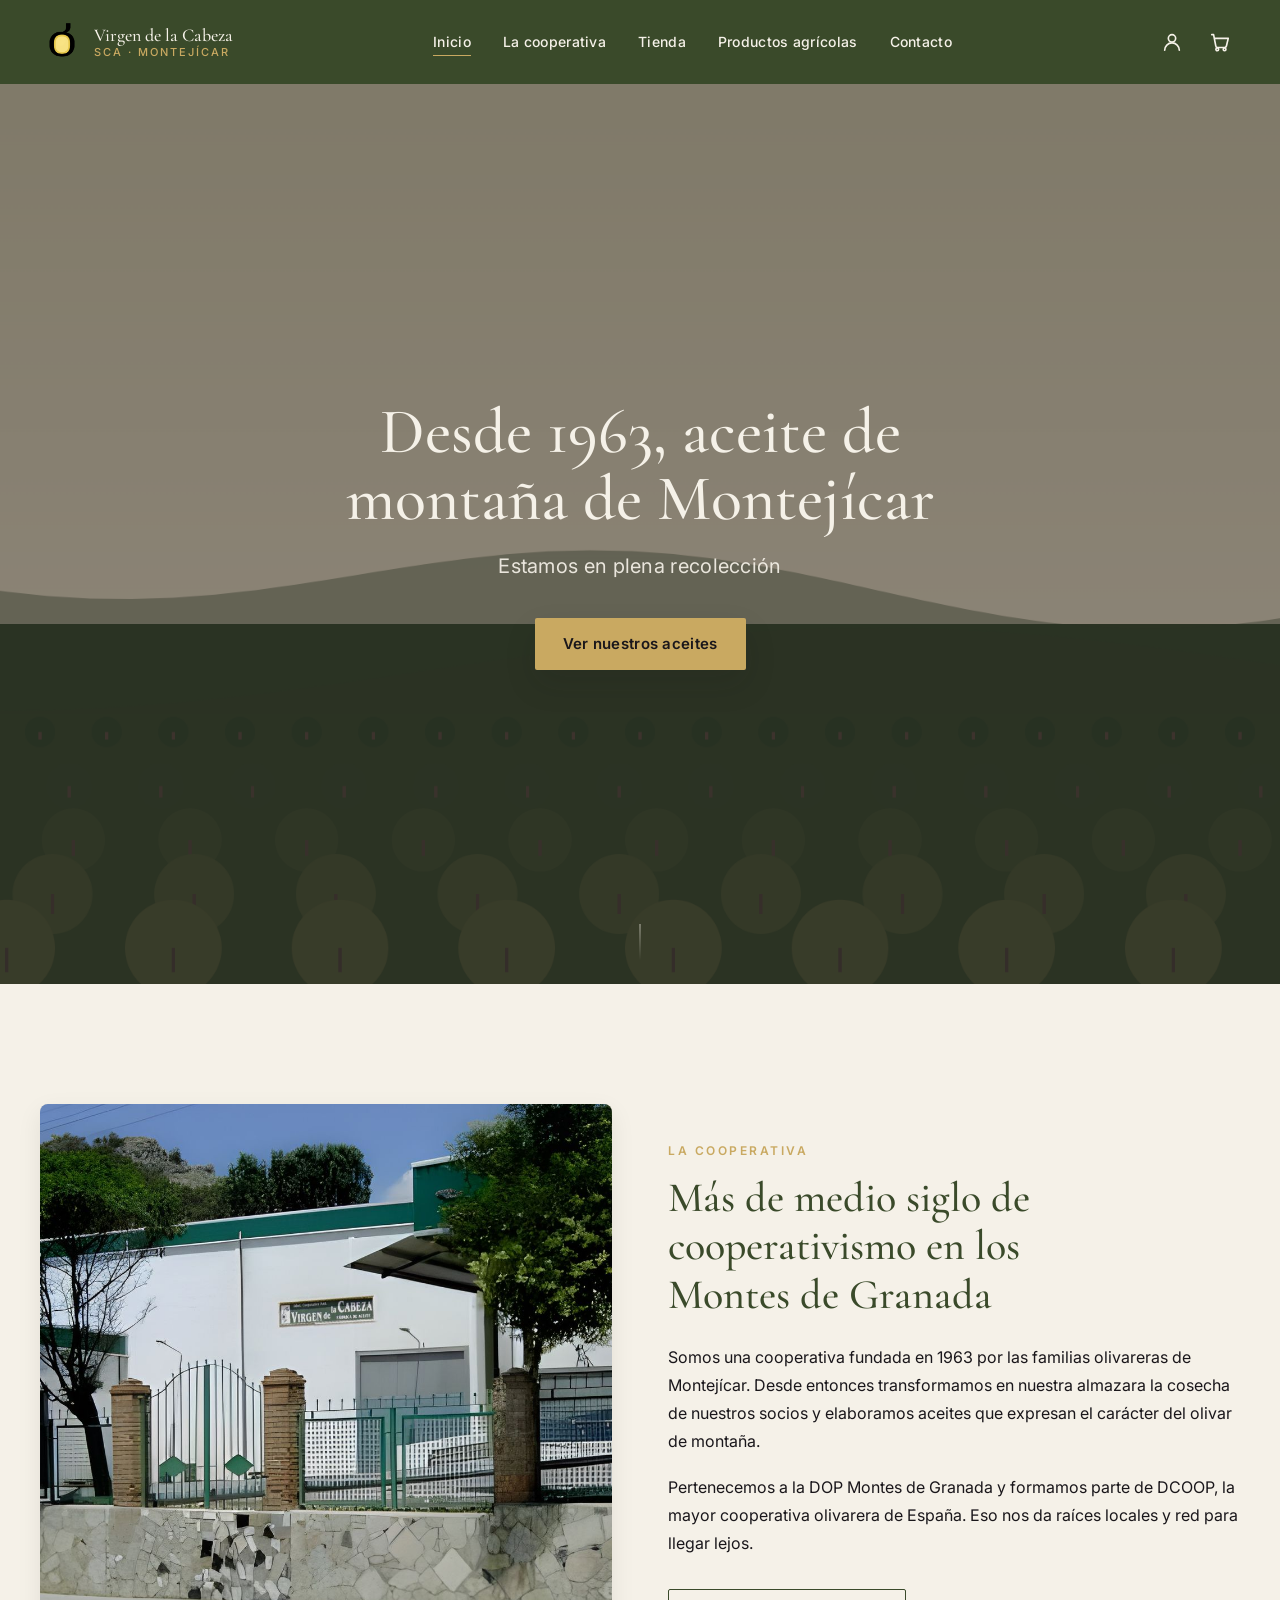
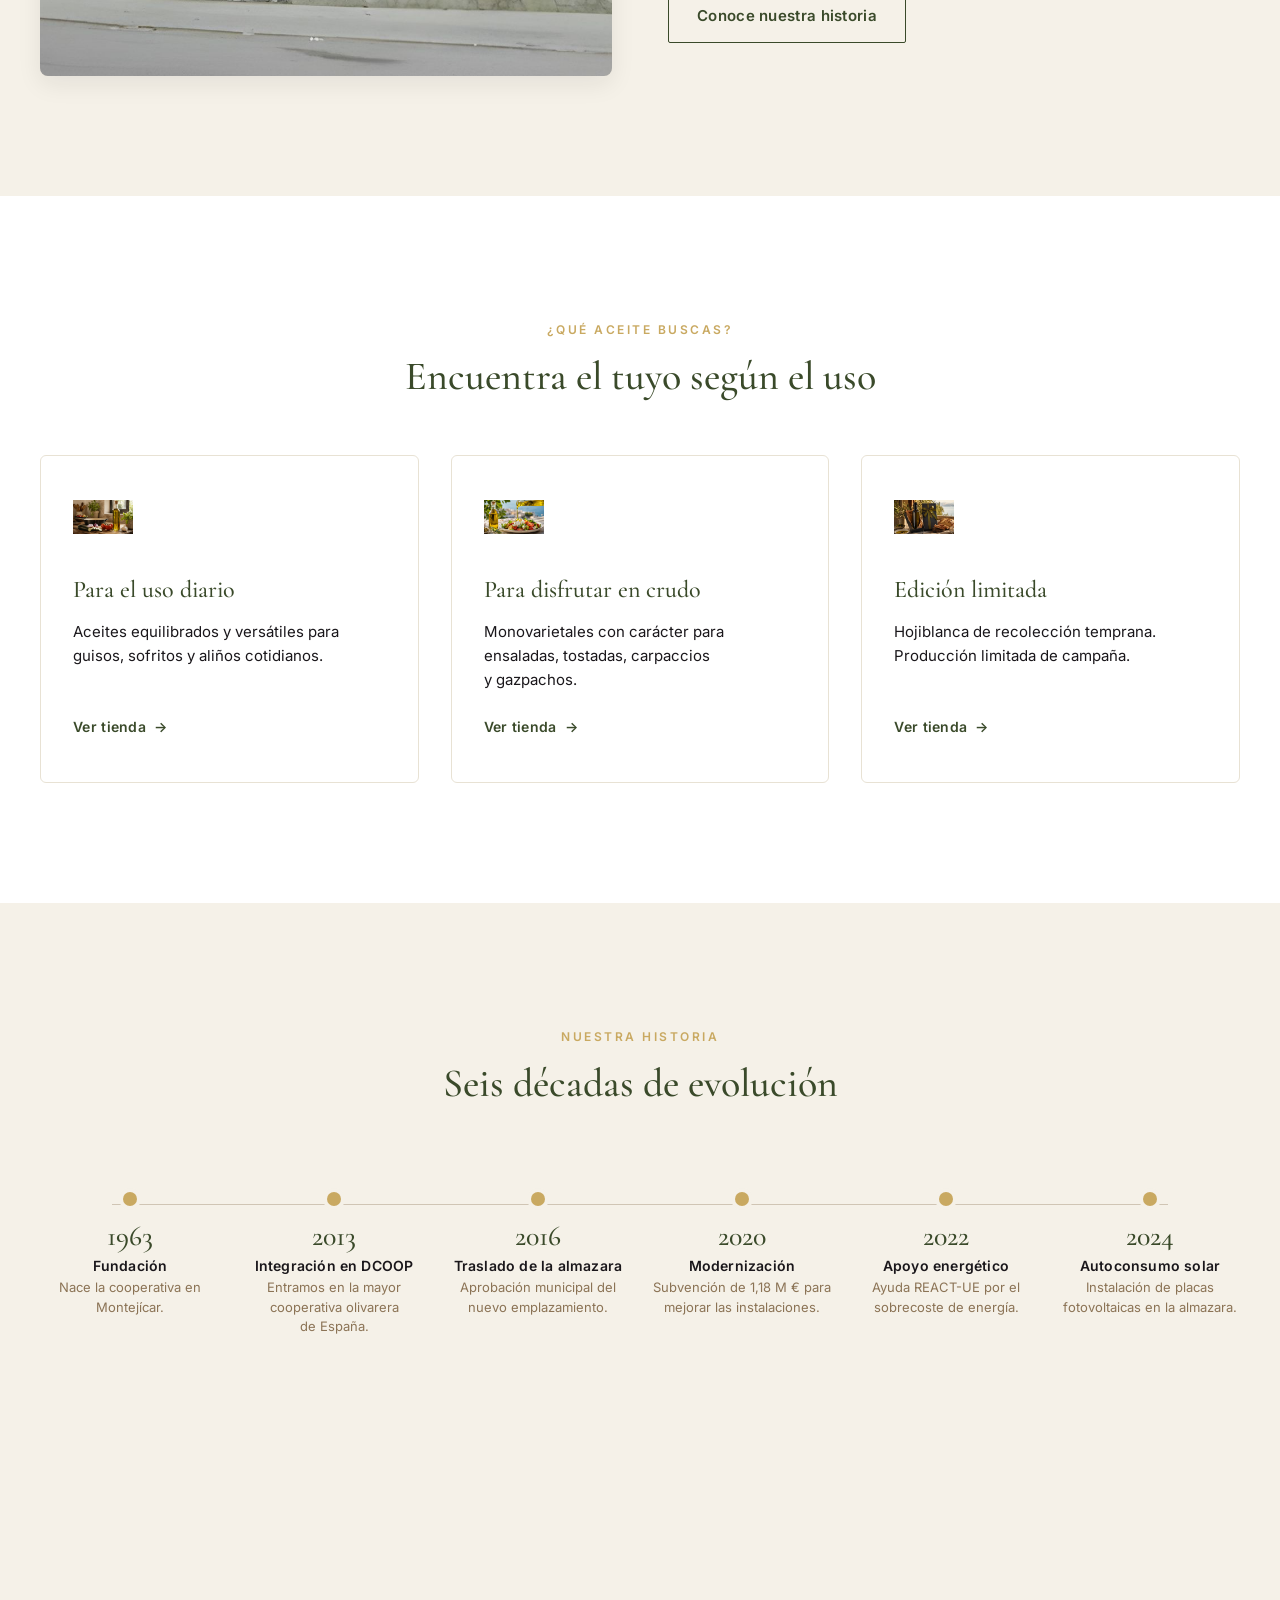
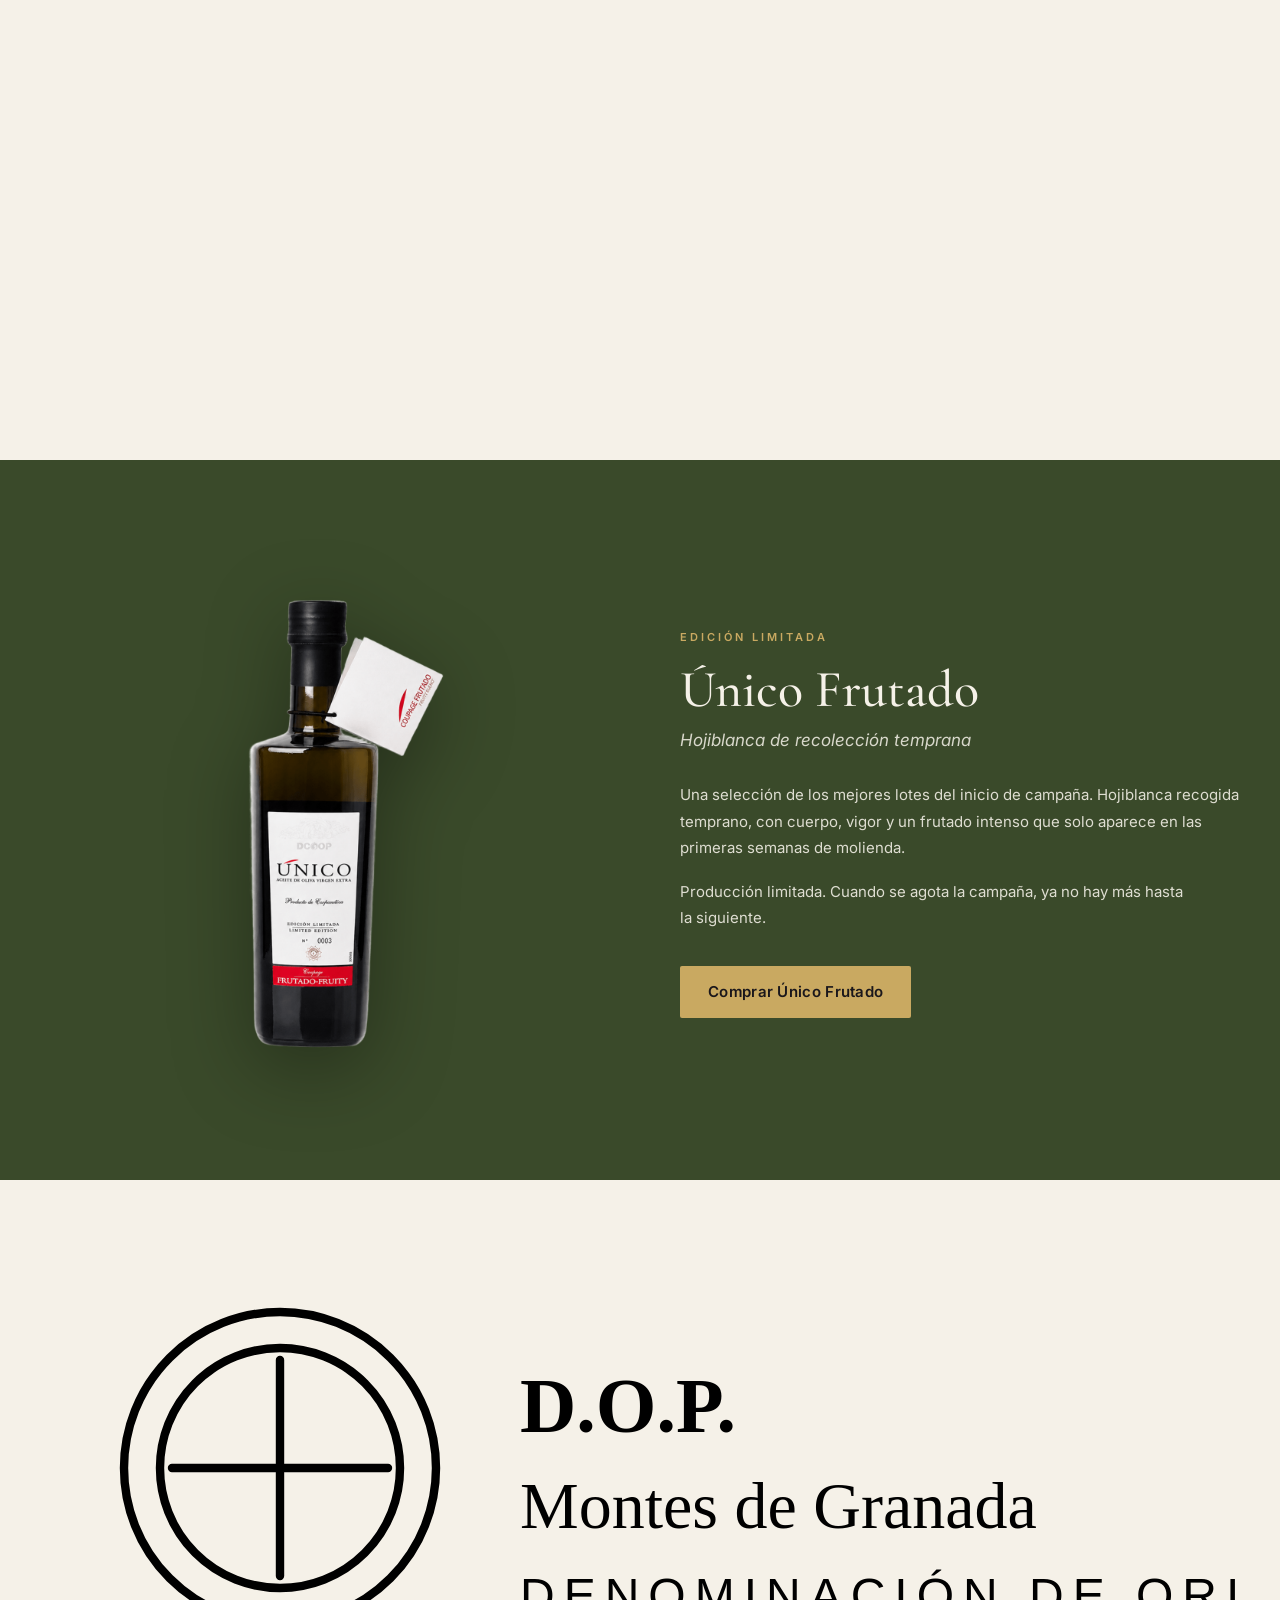
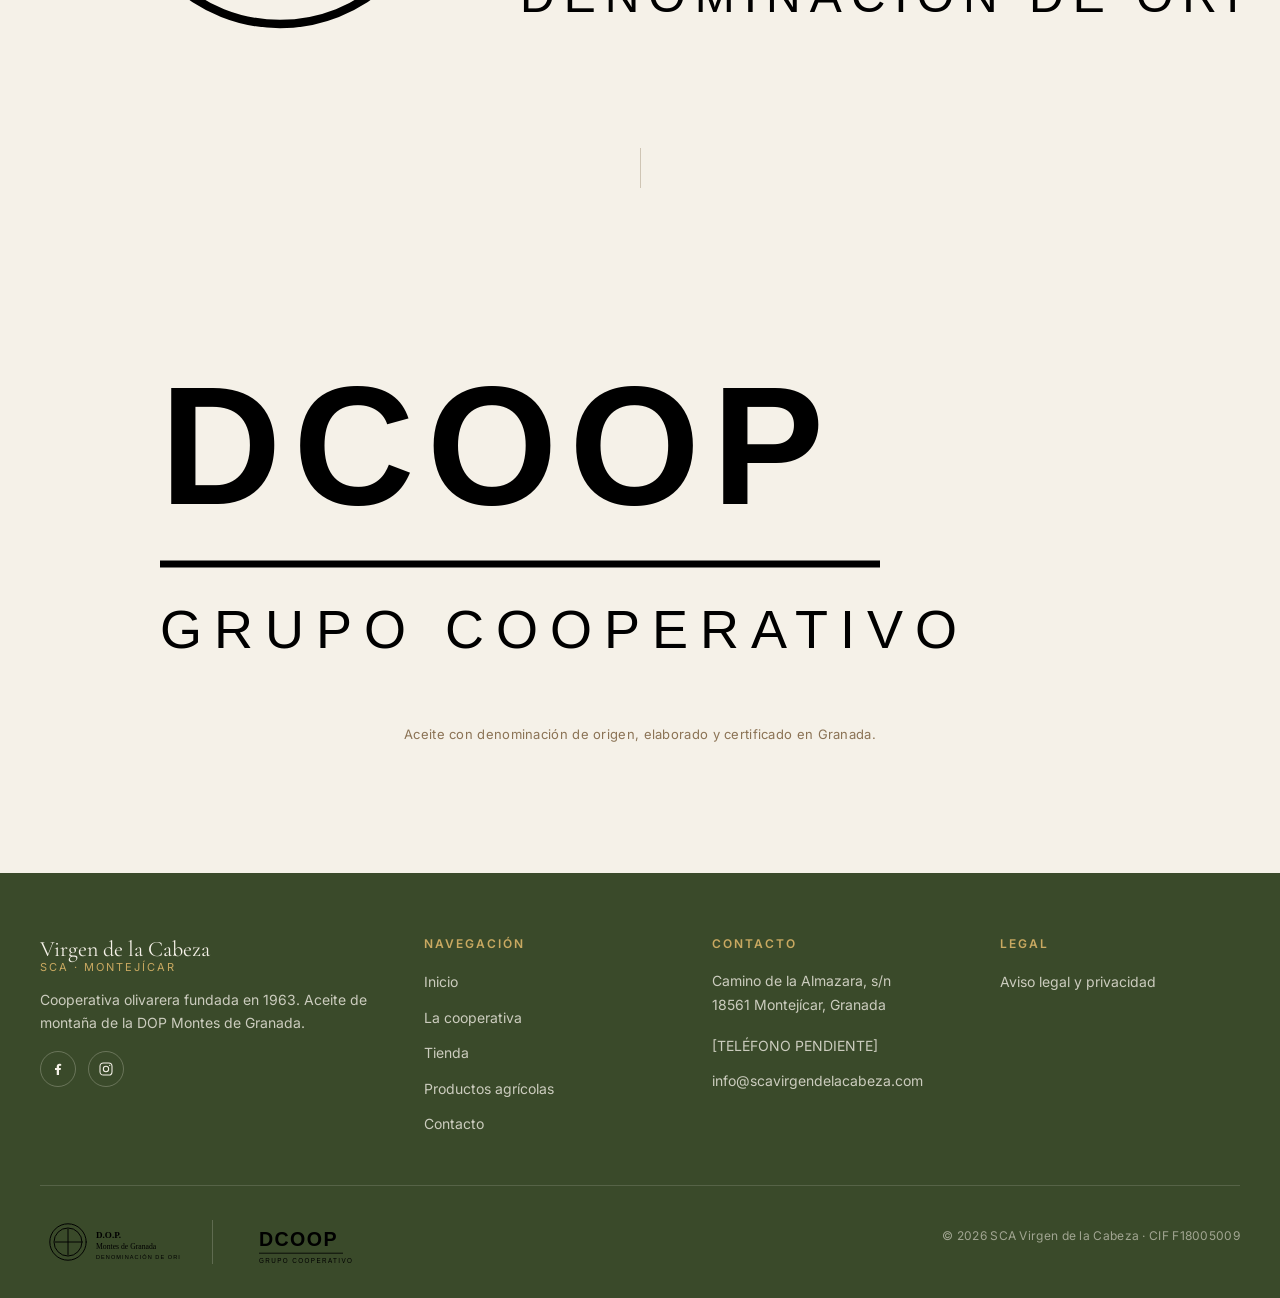
==== index.html @ 01a00595 "feat: actualizar index.html con versión v3 manteniendo imágenes y sección validadores" ====
<!DOCTYPE html>
<html lang="es">
<head>
  <meta charset="UTF-8" />
  <meta name="viewport" content="width=device-width, initial-scale=1.0" />
  <title>SCA Virgen de la Cabeza · Aceite de montaña de Montejícar desde 1963</title>
  <meta name="description" content="Cooperativa olivarera fundada en 1963 en Montejícar (Granada). DOP Montes de Granada. Aceite de montaña, alto oleico, baja acidez. Integrados en DCOOP." />

  <!-- Google Fonts: Cormorant Garamond (titular) + Inter (cuerpo) -->
  <link rel="preconnect" href="https://fonts.googleapis.com" />
  <link rel="preconnect" href="https://fonts.gstatic.com" crossorigin />
  <link href="https://fonts.googleapis.com/css2?family=Cormorant+Garamond:wght@400;500;600&family=Inter:wght@400;500;600;700&display=swap" rel="stylesheet" />

  <!-- Hojas de estilo: orden global → componentes → página actual -->
  <link rel="stylesheet" href="styles/global.css" />
  <link rel="stylesheet" href="styles/componentes.css" />
  <link rel="stylesheet" href="styles/paginas.css" />
</head>

<body>

  <!-- ============================================================
       HEADER GLOBAL
       ============================================================ -->
  <header class="encabezado" role="banner">
    <div class="contenedor encabezado__inner">
      <a href="index.html" class="encabezado__logo" aria-label="SCA Virgen de la Cabeza — Inicio">
        <img src="assets/images/icons/LogoSCA.png" alt="" class="encabezado__logo-icono" aria-hidden="true" />
        <span>
          <span class="encabezado__logo-marca">Virgen de la Cabeza</span>
          <span class="encabezado__logo-sub">SCA · Montejícar</span>
        </span>
      </a>

      <nav class="encabezado__nav" aria-label="Navegación principal">
        <ul class="encabezado__nav-lista">
          <li><a class="encabezado__nav-link" href="index.html" aria-current="page">Inicio</a></li>
          <li><a class="encabezado__nav-link" href="la-cooperativa.html">La cooperativa</a></li>
          <li><a class="encabezado__nav-link" href="tienda.html">Tienda</a></li>
          <li><a class="encabezado__nav-link" href="productos-agricolas.html">Productos agrícolas</a></li>
          <li><a class="encabezado__nav-link" href="contacto.html">Contacto</a></li>
        </ul>
      </nav>

      <div class="encabezado__acciones">
        <div class="encabezado__acceso">
          <button id="abrir-acceso" class="encabezado__acceso-boton" type="button"
                  aria-controls="acceso-panel" aria-expanded="false" aria-label="Acceso socios">
            <svg viewBox="0 0 24 24" fill="none" stroke="currentColor" stroke-width="1.8" stroke-linecap="round" stroke-linejoin="round" aria-hidden="true">
              <circle cx="12" cy="8" r="4"/>
              <path d="M4 21c0-4.4 3.6-8 8-8s8 3.6 8 8"/>
            </svg>
          </button>

          <div id="acceso-panel" class="acceso-panel" role="dialog" aria-modal="false" aria-labelledby="acceso-titulo" aria-hidden="true">
            <h2 id="acceso-titulo" class="acceso-panel__titulo">Acceso socios</h2>
            <p class="acceso-panel__subtitulo">Entra en tu área privada</p>

            <form class="acceso-form" novalidate>
              <div class="acceso-form__campo">
                <label class="acceso-form__etiqueta" for="acceso-usuario">Nº de socio o email</label>
                <input class="acceso-form__input" type="text" id="acceso-usuario" name="usuario"
                       autocomplete="username" placeholder="123456 · tu@correo.es" />
              </div>
              <div class="acceso-form__campo">
                <label class="acceso-form__etiqueta" for="acceso-clave">Contraseña</label>
                <input class="acceso-form__input" type="password" id="acceso-clave" name="contrasena"
                       autocomplete="current-password" placeholder="••••••••" />
              </div>
              <button class="boton boton--primario acceso-form__boton" type="submit">Iniciar sesión</button>
              <a class="acceso-form__olvido" href="#">¿Has olvidado tu contraseña?</a>
            </form>

            <p class="acceso-panel__pie"><strong>Virgen de la Cabeza</strong> · Socios</p>
          </div>
        </div>

        <a href="carrito.html" class="encabezado__carrito" aria-label="Ver carrito">
          <svg class="encabezado__carrito-icono" viewBox="0 0 24 24" fill="none" stroke="currentColor" stroke-width="1.8" stroke-linecap="round" stroke-linejoin="round" aria-hidden="true">
            <path d="M3 4h2l2.4 12.2a2 2 0 0 0 2 1.8h7.6a2 2 0 0 0 2-1.6L21 8H6" />
            <circle cx="9" cy="20" r="1.5" />
            <circle cx="17" cy="20" r="1.5" />
          </svg>
          <span class="encabezado__carrito-contador" data-contador-carrito data-cantidad="0">0</span>
        </a>

        <button id="abrir-menu-movil" class="encabezado__hamburguesa" type="button" aria-controls="menu-movil" aria-expanded="false" aria-label="Abrir menú">
          <span></span>
          <span></span>
          <span></span>
        </button>
      </div>
    </div>

    <!-- Panel móvil (sólo se ve cuando aria-hidden="false") -->
    <div id="menu-movil" class="menu-movil" aria-hidden="true">
      <nav aria-label="Navegación móvil">
        <ul class="menu-movil__lista">
          <li><a class="menu-movil__link" href="index.html">Inicio</a></li>
          <li><a class="menu-movil__link" href="la-cooperativa.html">La cooperativa</a></li>
          <li><a class="menu-movil__link" href="tienda.html">Tienda</a></li>
          <li><a class="menu-movil__link" href="productos-agricolas.html">Productos agrícolas</a></li>
          <li><a class="menu-movil__link" href="contacto.html">Contacto</a></li>
        </ul>
      </nav>
    </div>
  </header>

  <main id="contenido">

    <!-- ============================================================
         1. HERO
         ============================================================ -->
    <section class="hero" aria-label="Presentación">
      <!-- Vídeo de fondo. La fuente se carga desde JS (data-src) sólo si existe.
           Mientras tanto, el poster funciona como fondo estático. -->
      <video
        class="hero__media"
        autoplay
        muted
        loop
        playsinline
        preload="metadata"
        poster="assets/images/hero/hero-fallback.jpg"
        data-src="assets/videos/Olivos.mp4"
        aria-hidden="true">
      </video>
      <div class="hero__overlay" aria-hidden="true"></div>

      <div class="hero__contenido">
        <h1 class="hero__titulo">Desde 1963, aceite de montaña de Montejícar</h1>
        <p id="hero-subtitulo" class="hero__subtitulo">Aceite de oliva virgen extra de la DOP Montes de Granada</p>
        <a href="tienda.html" class="boton boton--primario hero__cta">Ver nuestros aceites</a>
      </div>

      <span class="hero__scroll-hint" aria-hidden="true" hidden></span>
    </section>

    <!-- ============================================================
         2. QUIÉNES SOMOS
         ============================================================ -->
    <section class="quienes al-aparecer" aria-labelledby="quienes-titulo">
      <div class="contenedor quienes__grid">
        <div class="quienes__imagen-wrapper">
          <img
            class="quienes__imagen"
            src="assets/images/about/fotoDeLugar.jpg"
            alt="Exterior de la almazara de la cooperativa Virgen de la Cabeza en Montejícar"
            loading="lazy" />
        </div>

        <div class="quienes__texto-wrapper">
          <span class="eyebrow">La cooperativa</span>
          <h2 id="quienes-titulo" class="quienes__titulo">Más de medio siglo de cooperativismo en los Montes de Granada</h2>
          <p class="quienes__texto">
            Somos una cooperativa fundada en 1963 por las familias olivareras de Montejícar. Desde entonces transformamos en nuestra almazara la cosecha de nuestros socios y elaboramos aceites que expresan el carácter del olivar de montaña.
          </p>
          <p class="quienes__texto">
            Pertenecemos a la DOP Montes de Granada y formamos parte de DCOOP, la mayor cooperativa olivarera de España. Eso nos da raíces locales y red para llegar lejos.
          </p>
          <a href="la-cooperativa.html" class="boton boton--secundario quienes__cta">Conoce nuestra historia</a>
        </div>
      </div>
    </section>

    <!-- ============================================================
         3. SELECTOR DE USO
         Tres puertas de entrada a la tienda, alineadas con las categorías
         actuales de tienda.html (Uso diario · Selección · Edición limitada).
         ============================================================ -->
    <section class="selector-uso al-aparecer" aria-labelledby="selector-titulo">
      <div class="contenedor">
        <div class="encabezado-bloque">
          <span class="eyebrow">¿Qué aceite buscas?</span>
          <h2 id="selector-titulo" class="titulo-bloque">Encuentra el tuyo según el uso</h2>
        </div>
        <div class="selector-uso__grid">
          <a href="tienda.html#cat-dia-a-dia" class="tarjeta-uso">
            <div class="tarjeta-uso__icono">
              <img src="assets/images/products/cocinar-a-diario.png" alt=""
              aria-hidden="true" />
            </div>
            <h3 class="tarjeta-uso__titulo">Para el uso diario</h3>
            <p class="tarjeta-uso__descripcion">Aceites equilibrados y versátiles para guisos, sofritos y aliños cotidianos.</p>
            <span class="tarjeta-uso__enlace">Ver tienda <span class="tarjeta-uso__flecha">→</span></span>
          </a>
          <a href="tienda.html#cat-crudo" class="tarjeta-uso">
            <div class="tarjeta-uso__icono">
              <img src="assets/images/products/crudo-y-alinar.png" alt=""
              aria-hidden="true" />
            </div>
            <h3 class="tarjeta-uso__titulo">Para disfrutar en crudo</h3>
            <p class="tarjeta-uso__descripcion">Monovarietales con carácter para ensaladas, tostadas, carpaccios y gazpachos.</p>
            <span class="tarjeta-uso__enlace">Ver tienda <span class="tarjeta-uso__flecha">→</span></span>
          </a>
          <a href="tienda.html#cat-regalar" class="tarjeta-uso">
            <div class="tarjeta-uso__icono">
              <img src="assets/images/products/regalar-y-disfrutar.png" alt=""
              aria-hidden="true" />
            </div>
            <h3 class="tarjeta-uso__titulo">Edición limitada</h3>
            <p class="tarjeta-uso__descripcion">Hojiblanca de recolección temprana. Producción limitada de campaña.</p>
            <span class="tarjeta-uso__enlace">Ver tienda <span class="tarjeta-uso__flecha">→</span></span>
          </a>
        </div>
      </div>
    </section>

    <!-- ============================================================
         4. CRONOLOGÍA DE HITOS
         ============================================================ -->
    <section class="cronologia al-aparecer" aria-labelledby="cronologia-titulo">
      <div class="contenedor">
        <div class="encabezado-bloque">
          <span class="eyebrow">Nuestra historia</span>
          <h2 id="cronologia-titulo" class="titulo-bloque">Seis décadas de evolución</h2>
        </div>

        <ol class="cronologia__lista">
          <li class="cronologia__hito">
            <span class="cronologia__punto" aria-hidden="true"></span>
            <div class="cronologia__anyo">1963</div>
            <h3 class="cronologia__titulo-hito">Fundación</h3>
            <p class="cronologia__descripcion">Nace la cooperativa en Montejícar.</p>
          </li>
          <li class="cronologia__hito">
            <span class="cronologia__punto" aria-hidden="true"></span>
            <div class="cronologia__anyo">2013</div>
            <h3 class="cronologia__titulo-hito">Integración en DCOOP</h3>
            <p class="cronologia__descripcion">Entramos en la mayor cooperativa olivarera de España.</p>
          </li>
          <li class="cronologia__hito">
            <span class="cronologia__punto" aria-hidden="true"></span>
            <div class="cronologia__anyo">2016</div>
            <h3 class="cronologia__titulo-hito">Traslado de la almazara</h3>
            <p class="cronologia__descripcion">Aprobación municipal del nuevo emplazamiento.</p>
          </li>
          <li class="cronologia__hito">
            <span class="cronologia__punto" aria-hidden="true"></span>
            <div class="cronologia__anyo">2020</div>
            <h3 class="cronologia__titulo-hito">Modernización</h3>
            <p class="cronologia__descripcion">Subvención de 1,18 M € para mejorar las instalaciones.</p>
          </li>
          <li class="cronologia__hito">
            <span class="cronologia__punto" aria-hidden="true"></span>
            <div class="cronologia__anyo">2022</div>
            <h3 class="cronologia__titulo-hito">Apoyo energético</h3>
            <p class="cronologia__descripcion">Ayuda REACT-UE por el sobrecoste de energía.</p>
          </li>
          <li class="cronologia__hito">
            <span class="cronologia__punto" aria-hidden="true"></span>
            <div class="cronologia__anyo">2024</div>
            <h3 class="cronologia__titulo-hito">Autoconsumo solar</h3>
            <p class="cronologia__descripcion">Instalación de placas fotovoltaicas en la almazara.</p>
          </li>
        </ol>
      </div>
    </section>

    <!-- ============================================================
         5. VIRTUDES DIFERENCIALES
         ============================================================ -->
    <section class="virtudes al-aparecer" aria-labelledby="virtudes-titulo">
      <div class="contenedor">
        <div class="encabezado-bloque">
          <span class="eyebrow">Por qué elegirnos</span>
          <h2 id="virtudes-titulo" class="titulo-bloque">Lo que hace único a nuestro aceite</h2>
        </div>

        <div class="virtudes__grid">
          <article class="virtud al-aparecer-hijo">
            <img class="virtud__icono" src="assets/images/icons/montana.svg" alt="" aria-hidden="true" />
            <h3 class="virtud__titulo">Aceite de montaña</h3>
            <p class="virtud__descripcion">Nuestro olivar crece a más de 900 metros. La maduración lenta da aceites con cuerpo, alto en ácido oleico y baja acidez.</p>
          </article>

          <article class="virtud al-aparecer-hijo">
            <img class="virtud__icono" src="assets/images/icons/cooperativa.svg" alt="" aria-hidden="true" />
            <h3 class="virtud__titulo">Cooperativa familiar</h3>
            <p class="virtud__descripcion">Cientos de familias olivareras llevan décadas trayendo aquí su cosecha. Cada gota tiene un nombre detrás.</p>
          </article>

          <article class="virtud al-aparecer-hijo">
            <img class="virtud__icono" src="assets/images/icons/medioambiente.svg" alt="" aria-hidden="true" />
            <h3 class="virtud__titulo">Compromiso con el medio ambiente</h3>
            <p class="virtud__descripcion">Hemos modernizado la almazara con ayudas públicas y autoconsumo fotovoltaico para reducir nuestra huella energética.</p>
          </article>
        </div>
      </div>
    </section>

    <!-- ============================================================
         6. PRODUCTO DESTACADO DE CAMPAÑA
         ============================================================ -->
    <section class="destacado al-aparecer" aria-labelledby="destacado-titulo">
      <div class="contenedor destacado__grid">
        <div class="destacado__imagen-wrapper">
          <!-- Si la imagen del producto falla, mostramos un placeholder elegante en su lugar. -->
          <img class="destacado__imagen" src="assets/images/products/AoveUnicoFrutadoProduccionLimitada.png"
            alt="Botella de aceite Único Frutado — hojiblanca de recolección temprana"
            loading="lazy"
            onerror="this.outerHTML='&lt;div class=&quot;destacado__imagen-fallback&quot;&gt;Único Frutado&lt;/div&gt;'" />
        </div>

        <div class="destacado__texto-wrapper">
          <span class="destacado__sello">Edición limitada</span>
          <h2 id="destacado-titulo" class="destacado__titulo">Único Frutado</h2>
          <p class="destacado__subtitulo">Hojiblanca de recolección temprana</p>
          <p class="destacado__texto">
            Una selección de los mejores lotes del inicio de campaña. Hojiblanca recogida temprano, con cuerpo, vigor y un frutado intenso que solo aparece en las primeras semanas de molienda.
          </p>
          <p class="destacado__texto">
            Producción limitada. Cuando se agota la campaña, ya no hay más hasta la siguiente.
          </p>
          <a href="tienda.html#cat-regalar" class="boton boton--primario destacado__cta">Comprar Único Frutado</a>
        </div>
      </div>
    </section>

    <!-- ============================================================
         7. FRANJA DE VALIDADORES
         ============================================================ -->
    <section class="validadores al-aparecer" aria-label="Certificaciones">
      <div class="contenedor">
        <div class="validadores__sellos">
          <img src="assets/images/certifications/dop-montes-granada.svg" alt="Denominación de Origen Protegida Montes de Granada" />
          <span class="validadores__divisor" aria-hidden="true"></span>
          <img src="assets/images/certifications/dcoop.svg" alt="Grupo cooperativo DCOOP" />
        </div>
        <p class="validadores__texto">Aceite con denominación de origen, elaborado y certificado en Granada.</p>
      </div>
    </section>

  </main>

  <!-- ============================================================
       FOOTER GLOBAL
       ============================================================ -->
  <footer class="pie" role="contentinfo">
    <div class="contenedor">
      <div class="pie__grid">
        <!-- Columna 1: marca + redes -->
        <div class="pie__columna">
          <div class="pie__marca">
            Virgen de la Cabeza
            <span class="pie__marca-sub">SCA · Montejícar</span>
          </div>
          <p class="pie__texto">Cooperativa olivarera fundada en 1963. Aceite de montaña de la DOP Montes de Granada.</p>
          <div class="pie__redes">
            <a class="pie__red" href="#" aria-label="Facebook">
              <svg width="16" height="16" viewBox="0 0 24 24" fill="currentColor" aria-hidden="true"><path d="M13.5 21v-7.5h2.5l.4-3H13.5V8.7c0-.9.3-1.5 1.6-1.5h1.7V4.4A24 24 0 0 0 14.3 4c-2.5 0-4.2 1.5-4.2 4.3v2.2H7.5v3h2.6V21h3.4Z"/></svg>
            </a>
            <a class="pie__red" href="#" aria-label="Instagram">
              <svg width="16" height="16" viewBox="0 0 24 24" fill="none" stroke="currentColor" stroke-width="1.6" aria-hidden="true">
                <rect x="3" y="3" width="18" height="18" rx="5"/>
                <circle cx="12" cy="12" r="4"/>
                <circle cx="17.5" cy="6.5" r="1" fill="currentColor" stroke="none"/>
              </svg>
            </a>
          </div>
        </div>

        <!-- Columna 2: navegación -->
        <div class="pie__columna">
          <h3>Navegación</h3>
          <ul class="pie__lista">
            <li><a href="index.html">Inicio</a></li>
            <li><a href="la-cooperativa.html">La cooperativa</a></li>
            <li><a href="tienda.html">Tienda</a></li>
            <li><a href="productos-agricolas.html">Productos agrícolas</a></li>
            <li><a href="contacto.html">Contacto</a></li>
          </ul>
        </div>

        <!-- Columna 3: contacto -->
        <div class="pie__columna">
          <h3>Contacto</h3>
          <p class="pie__texto">
            Camino de la Almazara, s/n<br />
            18561 Montejícar, Granada
          </p>
          <ul class="pie__lista">
            <li><a href="tel:+34958000000">[TELÉFONO PENDIENTE]</a></li>
            <li><a href="mailto:info@scavirgendelacabeza.com">info@scavirgendelacabeza.com</a></li>
          </ul>
        </div>

        <!-- Columna 4: legales -->
        <div class="pie__columna">
          <h3>Legal</h3>
          <ul class="pie__lista">
            <li><a href="aviso-legal.html">Aviso legal y privacidad</a></li>
          </ul>
        </div>
      </div>

      <div class="pie__franja">
        <div class="pie__sellos">
          <img src="assets/images/certifications/dop-montes-granada.svg" alt="DOP Montes de Granada" />
          <span class="pie__sellos-divisor" aria-hidden="true"></span>
          <img src="assets/images/certifications/dcoop.svg" alt="DCOOP" />
        </div>
        <p class="pie__copyright">© <span id="anyo-actual">2026</span> SCA Virgen de la Cabeza · CIF F18005009</p>
      </div>
    </div>
  </footer>

  <!-- Botón flotante "subir arriba" -->
  <button id="subir-arriba" class="subir-arriba" type="button" aria-label="Volver arriba">
    <svg viewBox="0 0 24 24" fill="none" stroke="currentColor" stroke-width="2" stroke-linecap="round" stroke-linejoin="round" aria-hidden="true">
      <polyline points="6 15 12 9 18 15" />
    </svg>
  </button>

  <!-- Año dinámico en el copyright (un par de líneas inline, no merece un fichero aparte) -->
  <script>
    document.getElementById('anyo-actual').textContent = new Date().getFullYear();
  </script>

  <script src="scripts/main.js" defer></script>
</body>
</html>
---- styles/global.css ----
/* ============================================================
   global.css — Variables, reset, tipografía y utilidades
   SCA Virgen de la Cabeza
   ============================================================ */

/* Paleta y tipografías globales.
   Cualquier color o fuente nueva en componentes debería pasar antes por aquí. */
:root {
  /* Color */
  --color-oliva-oscuro: #3A4A2A;
  --color-crema:        #F5F1E8;
  --color-dorado:       #C9A961;
  --color-tierra:       #8B7355;
  --color-carbon:       #1A171B;
  --color-blanco:       #FFFFFF;
  --color-gris-suave:   #E8E2D4;

  /* Tipografía */
  --fuente-titular: 'Cormorant Garamond', Georgia, serif;
  --fuente-cuerpo:  'Inter', system-ui, -apple-system, sans-serif;

  /* Layout */
  --ancho-maximo: 1240px;
  --padding-lateral: 20px;

  /* Sombras reutilizables */
  --sombra-suave: 0 8px 24px rgba(26, 23, 27, 0.08);
  --sombra-media: 0 14px 32px rgba(26, 23, 27, 0.12);

  /* Transición estándar para hover/focus */
  --transicion-rapida: 200ms ease;
  --transicion-media: 400ms ease;
}

/* ----------------------------------------------------------
   Reset mínimo (no usamos Normalize porque no compensa el peso)
   ---------------------------------------------------------- */
*,
*::before,
*::after { box-sizing: border-box; }

html { scroll-behavior: smooth; }

body {
  margin: 0;
  font-family: var(--fuente-cuerpo);
  font-size: 16px;
  line-height: 1.6;
  color: var(--color-carbon);
  background-color: var(--color-crema);
  -webkit-font-smoothing: antialiased;
  text-rendering: optimizeLegibility;
}

h1, h2, h3, h4, h5, h6 {
  margin: 0 0 .5em;
  font-family: var(--fuente-titular);
  font-weight: 500;
  line-height: 1.15;
  color: var(--color-oliva-oscuro);
  text-wrap: balance;
}

p { margin: 0 0 1em; text-wrap: pretty; }

a {
  color: var(--color-oliva-oscuro);
  text-decoration: none;
  transition: color var(--transicion-rapida);
}
a:hover { color: var(--color-dorado); }

img, svg, video {
  display: block;
  max-width: 100%;
  height: auto;
}

button { font: inherit; cursor: pointer; border: 0; background: none; color: inherit; }

ul, ol { margin: 0; padding: 0; list-style: none; }

/* Foco accesible — visible solo cuando se navega con teclado */
:focus-visible {
  outline: 2px solid var(--color-dorado);
  outline-offset: 3px;
  border-radius: 2px;
}

/* ----------------------------------------------------------
   Utilidades
   ---------------------------------------------------------- */

/* Contenedor centrado con padding lateral */
.contenedor {
  width: 100%;
  max-width: var(--ancho-maximo);
  margin: 0 auto;
  padding: 0 var(--padding-lateral);
}

/* Eyebrow: pequeño rótulo dorado encima de los titulares */
.eyebrow {
  display: inline-block;
  font-family: var(--fuente-cuerpo);
  font-size: 12px;
  font-weight: 600;
  letter-spacing: 2.5px;
  text-transform: uppercase;
  color: var(--color-dorado);
  margin-bottom: 14px;
}

/* Encabezado de bloque centrado (selector, virtudes, cronología, etc.) */
.encabezado-bloque { text-align: center; max-width: 720px; margin: 0 auto 56px; }
.encabezado-bloque .titulo-bloque { font-size: clamp(28px, 4vw, 40px); margin: 0; }

/* Texto solo para lectores de pantalla */
.solo-sr {
  position: absolute;
  width: 1px; height: 1px;
  padding: 0; margin: -1px;
  overflow: hidden; clip: rect(0, 0, 0, 0);
  white-space: nowrap; border: 0;
}

/* ----------------------------------------------------------
   Animaciones globales (fade-in al entrar en viewport)
   La clase .es-visible la añade el IntersectionObserver de main.js
   ---------------------------------------------------------- */
.al-aparecer {
  opacity: 0;
  transform: translateY(20px);
  transition: opacity 600ms ease, transform 600ms ease;
}
.al-aparecer.es-visible {
  opacity: 1;
  transform: translateY(0);
}

/* Stagger: hijos directos con clase .al-aparecer-hijo se retrasan 50ms cada uno */
.al-aparecer-hijo {
  opacity: 0;
  transform: translateY(20px);
  transition: opacity 600ms ease, transform 600ms ease;
}
.es-visible .al-aparecer-hijo { opacity: 1; transform: translateY(0); }
.es-visible > .al-aparecer-hijo:nth-child(1) { transition-delay: 0ms; }
.es-visible > .al-aparecer-hijo:nth-child(2) { transition-delay: 50ms; }
.es-visible > .al-aparecer-hijo:nth-child(3) { transition-delay: 100ms; }
.es-visible > .al-aparecer-hijo:nth-child(4) { transition-delay: 150ms; }
.es-visible > .al-aparecer-hijo:nth-child(5) { transition-delay: 200ms; }
.es-visible > .al-aparecer-hijo:nth-child(6) { transition-delay: 250ms; }

/* Si el usuario prefiere menos movimiento, anulamos todas las animaciones */
@media (prefers-reduced-motion: reduce) {
  *, *::before, *::after {
    animation-duration: 0.001ms !important;
    transition-duration: 0.001ms !important;
  }
  .al-aparecer, .al-aparecer-hijo { opacity: 1; transform: none; }
}
---- styles/componentes.css ----
/* ============================================================
   componentes.css — Componentes reutilizables
   Header, footer, botones, tarjetas, botón flotante
   ============================================================ */

/* ----------------------------------------------------------
   Botones
   ---------------------------------------------------------- */
.boton {
  display: inline-flex;
  align-items: center;
  justify-content: center;
  gap: 8px;
  padding: 14px 28px;
  font-family: var(--fuente-cuerpo);
  font-size: 15px;
  font-weight: 600;
  letter-spacing: .3px;
  border-radius: 2px;
  cursor: pointer;
  transition: background-color var(--transicion-rapida),
              color var(--transicion-rapida),
              transform var(--transicion-rapida),
              box-shadow var(--transicion-rapida);
}

.boton--primario {
  background-color: var(--color-dorado);
  color: var(--color-carbon);
}
.boton--primario:hover { background-color: #b89651; color: var(--color-carbon); }

.boton--secundario {
  background-color: transparent;
  color: var(--color-oliva-oscuro);
  border: 1.5px solid var(--color-oliva-oscuro);
}
.boton--secundario:hover {
  background-color: var(--color-oliva-oscuro);
  color: var(--color-crema);
}

/* ----------------------------------------------------------
   Header
   ---------------------------------------------------------- */
.encabezado {
  position: sticky;
  top: 0;
  z-index: 50;
  background-color: var(--color-oliva-oscuro);
  color: var(--color-crema);
}

.encabezado__inner {
  display: flex;
  align-items: center;
  justify-content: space-between;
  height: 72px;
}

.encabezado__logo {
  display: flex;
  align-items: center;
  gap: 10px;
  color: var(--color-crema);
  font-family: var(--fuente-titular);
  font-size: 18px;
  font-weight: 500;
  line-height: 1.1;
}
.encabezado__logo:hover { color: var(--color-dorado); }
.encabezado__logo-icono {
  display: block;
  width: 44px;
  height: 44px;
  object-fit: contain;
  flex-shrink: 0;
}
.encabezado__logo-marca { display: block; font-size: 18px; }
.encabezado__logo-sub  { display: block; font-size: 11px; font-family: var(--fuente-cuerpo); letter-spacing: 2px; text-transform: uppercase; color: var(--color-dorado); }

/* Navegación principal: oculta en mobile (se sustituye por overlay) */
.encabezado__nav { display: none; }

.encabezado__nav-lista {
  display: flex;
  align-items: center;
  gap: 32px;
}
.encabezado__nav-link {
  position: relative;
  color: var(--color-crema);
  font-size: 14px;
  font-weight: 500;
  letter-spacing: .3px;
  padding: 8px 0;
}
/* Subrayado animado (CSS puro) */
.encabezado__nav-link::after {
  content: "";
  position: absolute;
  left: 0; right: 0; bottom: 2px;
  height: 1.5px;
  background-color: var(--color-dorado);
  transform: scaleX(0);
  transform-origin: left;
  transition: transform var(--transicion-rapida);
}
.encabezado__nav-link:hover { color: var(--color-crema); }
.encabezado__nav-link:hover::after { transform: scaleX(1); }
.encabezado__nav-link[aria-current="page"]::after { transform: scaleX(1); }

/* Carrito + contador */
.encabezado__carrito {
  position: relative;
  display: inline-flex;
  align-items: center;
  justify-content: center;
  width: 40px; height: 40px;
  color: var(--color-crema);
  border-radius: 50%;
  transition: background-color var(--transicion-rapida);
}
.encabezado__carrito:hover { background-color: rgba(245, 241, 232, 0.1); color: var(--color-crema); }
.encabezado__carrito-icono { width: 22px; height: 22px; }
.encabezado__carrito-contador {
  position: absolute;
  top: 2px; right: 2px;
  min-width: 18px; height: 18px;
  padding: 0 5px;
  background-color: var(--color-dorado);
  color: var(--color-carbon);
  font-size: 11px;
  font-weight: 600;
  border-radius: 9px;
  display: flex;
  align-items: center;
  justify-content: center;
  line-height: 1;
}
.encabezado__carrito-contador[data-cantidad="0"] { display: none; }

/* Bounce sutil cuando se añade un producto al carrito */
@keyframes carrito-rebote {
  0%   { transform: scale(1); }
  35%  { transform: scale(1.18); }
  60%  { transform: scale(0.94); }
  100% { transform: scale(1); }
}
.encabezado__carrito--rebota { animation: carrito-rebote 500ms ease; }

/* Hamburguesa */
.encabezado__hamburguesa {
  display: inline-flex;
  flex-direction: column;
  justify-content: space-between;
  width: 28px; height: 20px;
  padding: 0;
}
.encabezado__hamburguesa span {
  display: block;
  width: 100%; height: 2px;
  background-color: var(--color-crema);
  transition: transform var(--transicion-rapida), opacity var(--transicion-rapida);
}
.encabezado__hamburguesa[aria-expanded="true"] span:nth-child(1) { transform: translateY(9px) rotate(45deg); }
.encabezado__hamburguesa[aria-expanded="true"] span:nth-child(2) { opacity: 0; }
.encabezado__hamburguesa[aria-expanded="true"] span:nth-child(3) { transform: translateY(-9px) rotate(-45deg); }

.encabezado__acciones { display: flex; align-items: center; gap: 8px; }

/* Menú móvil: panel deslizable */
.menu-movil {
  position: fixed;
  inset: 72px 0 0 0;
  background-color: var(--color-oliva-oscuro);
  transform: translateX(100%);
  transition: transform var(--transicion-media);
  z-index: 49;
  padding: 32px var(--padding-lateral);
  overflow-y: auto;
}
.menu-movil[aria-hidden="false"] { transform: translateX(0); }
.menu-movil__lista { display: flex; flex-direction: column; gap: 4px; }
.menu-movil__link {
  display: block;
  padding: 16px 0;
  color: var(--color-crema);
  font-size: 20px;
  font-family: var(--fuente-titular);
  border-bottom: 1px solid rgba(245, 241, 232, 0.12);
}
.menu-movil__link:hover { color: var(--color-dorado); }

/* ----------------------------------------------------------
   Footer
   ---------------------------------------------------------- */
.pie {
  background-color: var(--color-oliva-oscuro);
  color: var(--color-crema);
  padding: 64px 0 0;
  margin-top: 80px;
}
.pie__grid {
  display: grid;
  grid-template-columns: 1fr;
  gap: 40px;
  padding-bottom: 48px;
}
.pie__columna h3 {
  color: var(--color-crema);
  font-family: var(--fuente-cuerpo);
  font-size: 12px;
  font-weight: 600;
  letter-spacing: 2px;
  text-transform: uppercase;
  margin-bottom: 18px;
  color: var(--color-dorado);
}
.pie__marca { font-family: var(--fuente-titular); font-size: 22px; line-height: 1.1; margin-bottom: 14px; }
.pie__marca-sub { display: block; font-family: var(--fuente-cuerpo); font-size: 11px; letter-spacing: 2px; text-transform: uppercase; color: var(--color-dorado); }
.pie__texto { font-size: 14px; line-height: 1.7; color: rgba(245, 241, 232, 0.78); margin: 0 0 16px; }
.pie__lista { display: flex; flex-direction: column; gap: 10px; }
.pie__lista a { color: rgba(245, 241, 232, 0.78); font-size: 14px; }
.pie__lista a:hover { color: var(--color-dorado); }

.pie__redes { display: flex; gap: 12px; margin-top: 8px; }
.pie__red {
  display: inline-flex;
  align-items: center; justify-content: center;
  width: 36px; height: 36px;
  border: 1px solid rgba(245, 241, 232, 0.25);
  border-radius: 50%;
  color: var(--color-crema);
  transition: background-color var(--transicion-rapida), border-color var(--transicion-rapida), color var(--transicion-rapida);
}
.pie__red:hover { background-color: var(--color-dorado); border-color: var(--color-dorado); color: var(--color-carbon); }

/* Franja inferior con sellos */
.pie__franja {
  border-top: 1px solid rgba(245, 241, 232, 0.15);
  padding: 24px 0;
  display: flex;
  flex-direction: column;
  align-items: center;
  gap: 18px;
}
.pie__sellos {
  display: flex;
  align-items: center;
  gap: 32px;
  color: rgba(245, 241, 232, 0.78);
}
/* Los sellos son <img src="*.svg"> en producción y SVG inline en algunos casos.
   Cubrimos ambos selectores para que tengan exactamente el mismo tamaño. */
.pie__sellos svg,
.pie__sellos img { height: 56px; width: auto; display: block; }
.pie__sellos-divisor {
  width: 1px;
  height: 44px;
  background-color: rgba(245, 241, 232, 0.2);
}
.pie__copyright {
  font-size: 12px;
  color: rgba(245, 241, 232, 0.55);
  letter-spacing: .3px;
  text-align: center;
}

/* ----------------------------------------------------------
   Botón flotante "subir arriba"
   ---------------------------------------------------------- */
.subir-arriba {
  position: fixed;
  right: 20px;
  bottom: 20px;
  width: 46px; height: 46px;
  background-color: var(--color-oliva-oscuro);
  color: var(--color-crema);
  border-radius: 50%;
  display: inline-flex;
  align-items: center;
  justify-content: center;
  opacity: 0;
  visibility: hidden;
  transform: translateY(10px);
  transition: opacity var(--transicion-media), transform var(--transicion-media), background-color var(--transicion-rapida);
  z-index: 40;
  box-shadow: var(--sombra-media);
}
.subir-arriba.es-visible {
  opacity: 1;
  visibility: visible;
  transform: translateY(0);
}
.subir-arriba:hover { background-color: var(--color-dorado); color: var(--color-carbon); }
.subir-arriba svg { width: 18px; height: 18px; }

/* ============================================================
   TARJETA-ACEITE — Tarjeta de la tienda (brief tienda.md)
   Imagen arriba, info debajo, botón "Añadir al carrito" full-width.
   Toda la tarjeta es clicable (abre modal) salvo el botón.
   ============================================================ */
.tarjeta-aceite {
  position: relative;
  display: flex;
  flex-direction: column;
  background-color: var(--color-blanco);
  border: 1px solid var(--color-gris-suave);
  border-radius: 4px;
  overflow: hidden;
  transition: transform var(--transicion-rapida),
              box-shadow var(--transicion-rapida),
              border-color var(--transicion-rapida);
}
.tarjeta-aceite:hover {
  transform: translateY(-3px);
  box-shadow: var(--sombra-media);
  border-color: var(--color-tierra);
}

/* Capa transparente que cubre toda la tarjeta salvo el botón.
   Pulsarla abre el modal. Va detrás de los botones por z-index. */
.tarjeta-aceite__abrir {
  position: absolute;
  inset: 0;
  width: 100%;
  height: 100%;
  background: transparent;
  border: 0;
  cursor: pointer;
  z-index: 1;
}
.tarjeta-aceite__abrir:focus-visible {
  outline: 2px solid var(--color-dorado);
  outline-offset: -4px;
  border-radius: 2px;
}

.tarjeta-aceite__imagen-wrapper {
  position: relative;
  background-color: var(--color-crema);
  aspect-ratio: 4 / 5;
  display: flex;
  align-items: center;
  justify-content: center;
  padding: 24px;
  overflow: hidden;
}
.tarjeta-aceite__imagen {
  max-width: 100%;
  max-height: 100%;
  object-fit: contain;
  transition: transform var(--transicion-media);
}
.tarjeta-aceite:hover .tarjeta-aceite__imagen { transform: scale(1.03); }

/* Sello sobre la imagen (edición limitada, novedad, etc.) */
.tarjeta-aceite__sello {
  position: absolute;
  top: 14px;
  left: 14px;
  z-index: 2;
}

.tarjeta-aceite__cuerpo {
  display: flex;
  flex-direction: column;
  gap: 4px;
  padding: 22px 22px 22px;
}

.tarjeta-aceite__nombre {
  font-family: var(--fuente-titular);
  font-size: 22px;
  font-weight: 500;
  color: var(--color-oliva-oscuro);
  margin: 0;
  line-height: 1.2;
}
.tarjeta-aceite__meta {
  font-size: 13px;
  color: var(--color-tierra);
  margin: 0;
}
.tarjeta-aceite__precio {
  font-family: var(--fuente-cuerpo);
  font-weight: 600;
  font-size: 20px;
  color: var(--color-carbon);
  margin: 10px 0 16px;
  letter-spacing: .2px;
}

/* El CTA queda sobre el .tarjeta-aceite__abrir gracias al z-index. */
.tarjeta-aceite__cta {
  position: relative;
  z-index: 2;
  width: 100%;
}

/* ============================================================
   MODAL DE PRODUCTO (brief tienda.md)
   ============================================================ */
.modal-producto {
  position: fixed;
  inset: 0;
  z-index: 200;
  display: flex;
  align-items: flex-start;
  justify-content: center;
  padding: 0;
  pointer-events: none;
}
.modal-producto[aria-hidden="false"] {
  pointer-events: auto;
}

.modal-producto__velo {
  position: absolute;
  inset: 0;
  background-color: rgba(26, 23, 27, 0.55);
  opacity: 0;
  transition: opacity 200ms ease;
}
.modal-producto[aria-hidden="false"] .modal-producto__velo { opacity: 1; }

.modal-producto__caja {
  position: relative;
  background-color: var(--color-blanco);
  width: 100%;
  max-width: 920px;
  max-height: 100vh;
  overflow-y: auto;
  /* En móvil ocupa pantalla completa; en desktop centrado con margen. */
  margin: 0 auto;
  border-radius: 0;
  box-shadow: var(--sombra-media);
  transform: scale(0.96);
  opacity: 0;
  transition: transform 300ms cubic-bezier(.2,.7,.3,1), opacity 200ms ease;
}
.modal-producto[aria-hidden="false"] .modal-producto__caja {
  transform: scale(1);
  opacity: 1;
}

.modal-producto__cerrar {
  position: absolute;
  top: 14px;
  right: 14px;
  z-index: 3;
  width: 40px; height: 40px;
  display: inline-flex;
  align-items: center;
  justify-content: center;
  color: var(--color-carbon);
  background-color: var(--color-blanco);
  border-radius: 50%;
  box-shadow: 0 2px 8px rgba(0,0,0,0.08);
  transition: background-color var(--transicion-rapida), color var(--transicion-rapida);
}
.modal-producto__cerrar:hover {
  background-color: var(--color-oliva-oscuro);
  color: var(--color-crema);
}
.modal-producto__cerrar svg { width: 18px; height: 18px; }

.modal-producto__grid {
  display: grid;
  grid-template-columns: 1fr;
  gap: 0;
}

.modal-producto__imagen-wrapper {
  position: relative;
  background-color: var(--color-crema);
  aspect-ratio: 1 / 1;
  display: flex;
  align-items: center;
  justify-content: center;
  padding: 32px;
}
.modal-producto__imagen {
  max-width: 100%;
  max-height: 100%;
  object-fit: contain;
}
.modal-producto__sello {
  position: absolute;
  top: 20px;
  left: 20px;
}
/* El atributo [hidden] tiene que ganar a .chip (display:inline-block).
   Sin este !important el sello "Edición limitada" se ve en TODOS los productos. */
.modal-producto__sello[hidden] { display: none !important; }

.modal-producto__info {
  padding: 32px 28px 40px;
  display: flex;
  flex-direction: column;
}
.modal-producto__nombre {
  font-family: var(--fuente-titular);
  font-size: clamp(28px, 4vw, 36px);
  font-weight: 500;
  line-height: 1.15;
  color: var(--color-oliva-oscuro);
  margin: 0 0 6px;
}
.modal-producto__meta {
  font-size: 13px;
  color: var(--color-tierra);
  letter-spacing: .3px;
  margin: 0 0 16px;
}
.modal-producto__precio {
  font-family: var(--fuente-titular);
  font-weight: 600;
  font-size: 30px;
  color: var(--color-carbon);
  margin: 0 0 24px;
}

.modal-producto__compra {
  display: flex;
  flex-direction: column;
  gap: 12px;
  margin-bottom: 28px;
}
.modal-producto__anyadir {
  width: 100%;
  padding: 16px 24px;
}

/* Separador suave entre compra e intensidad */
.modal-producto__compra + .intensidad {
  padding-top: 28px;
  border-top: 1px solid var(--color-gris-suave);
}

.modal-producto__descripcion {
  margin: 24px 0 12px;
  font-size: 15px;
  line-height: 1.7;
  color: var(--color-carbon);
}
.modal-producto__uso {
  margin: 0;
  padding: 14px 16px;
  background-color: var(--color-crema);
  border-left: 3px solid var(--color-dorado);
  font-size: 14px;
  color: var(--color-oliva-oscuro);
  font-style: italic;
}

/* ============================================================
   PERFIL SENSORIAL — bloque unificado dentro del modal
   Tres atributos (frutado / amargor / picor) en una grid de 3 cols:
     nombre | barra fina con relleno dorado | nivel textual
   Sin barra Suave↔Intenso ni descriptor extra: las propias barras
   y los niveles textuales comunican el perfil de un vistazo.
   ============================================================ */
.intensidad {
  display: flex;
  flex-direction: column;
  gap: 14px;
  padding: 8px 0;
}
.intensidad__titulo {
  font-family: var(--fuente-cuerpo);
  font-size: 11px;
  font-weight: 600;
  letter-spacing: 2px;
  text-transform: uppercase;
  color: var(--color-dorado);
  margin: 0;
}

.intensidad__lista {
  display: flex;
  flex-direction: column;
  gap: 14px;
  margin: 0;
  padding: 0;
}

.intensidad__atributo {
  display: grid;
  grid-template-columns: 70px 1fr 64px;
  align-items: center;
  gap: 14px;
}

.intensidad__nombre {
  font-family: var(--fuente-cuerpo);
  font-size: 12px;
  font-weight: 600;
  letter-spacing: 1.2px;
  text-transform: uppercase;
  color: var(--color-oliva-oscuro);
}

.intensidad__pista {
  position: relative;
  display: block;
  height: 4px;
  background-color: var(--color-gris-suave);
  border-radius: 999px;
  overflow: hidden;
}

.intensidad__relleno {
  --w: 0%;
  position: absolute;
  inset: 0 auto 0 0;
  width: var(--w);
  background:
    linear-gradient(90deg,
      var(--color-dorado) 0%,
      #b89651 100%);
  border-radius: 999px;
  /* Transición suave cuando el modal cambia de producto */
  transition: width 480ms cubic-bezier(.2,.7,.3,1);
}

.intensidad__nivel {
  font-family: var(--fuente-titular);
  font-size: 15px;
  font-style: italic;
  color: var(--color-tierra);
  text-align: right;
  letter-spacing: .2px;
}

/* En pantallas muy estrechas, comprimimos la columna del nombre */
@media (max-width: 380px) {
  .intensidad__atributo {
    grid-template-columns: 60px 1fr 52px;
    gap: 10px;
  }
  .intensidad__nivel { font-size: 14px; }
}

/* ----------------------------------------------------------
   Tarjeta de producto (compartida entre tienda y "relacionados")
   ---------------------------------------------------------- */
.tarjeta-producto {
  position: relative;
  display: flex;
  flex-direction: column;
  background-color: var(--color-blanco);
  border: 1px solid var(--color-gris-suave);
  border-radius: 6px;
  overflow: hidden;
  transition: transform var(--transicion-rapida),
              box-shadow var(--transicion-rapida),
              border-color var(--transicion-rapida);
}
.tarjeta-producto:hover {
  transform: translateY(-4px);
  box-shadow: var(--sombra-media);
  border-color: var(--color-dorado);
}
.tarjeta-producto__enlace {
  display: flex;
  flex-direction: column;
  text-decoration: none;
  color: inherit;
}
.tarjeta-producto__enlace:hover { color: inherit; }
.tarjeta-producto__imagen-wrapper {
  background-color: var(--color-crema);
  aspect-ratio: 3 / 4;
  display: flex;
  align-items: center;
  justify-content: center;
  padding: 16px;
  overflow: hidden;
}
.tarjeta-producto__imagen {
  max-width: 100%;
  max-height: 100%;
  object-fit: contain;
  transition: transform var(--transicion-media);
}
.tarjeta-producto:hover .tarjeta-producto__imagen { transform: scale(1.04); }
.tarjeta-producto__cuerpo {
  padding: 18px 20px 24px;
  display: flex;
  flex-direction: column;
  gap: 4px;
}
.tarjeta-producto__variedad {
  font-size: 11px;
  font-weight: 600;
  letter-spacing: 1.8px;
  text-transform: uppercase;
  color: var(--color-dorado);
}
.tarjeta-producto__nombre {
  font-family: var(--fuente-titular);
  font-size: 20px;
  font-weight: 500;
  color: var(--color-oliva-oscuro);
  margin: 4px 0 6px;
  line-height: 1.2;
}
.tarjeta-producto__formato {
  font-size: 13px;
  color: var(--color-tierra);
}
.tarjeta-producto__precio {
  margin-top: 8px;
  font-family: var(--fuente-titular);
  font-weight: 600;
  font-size: 22px;
  color: var(--color-oliva-oscuro);
}
.tarjeta-producto__anyadir {
  position: absolute;
  bottom: 16px;
  right: 16px;
  display: inline-flex;
  align-items: center;
  gap: 6px;
  padding: 8px 14px;
  background-color: var(--color-oliva-oscuro);
  color: var(--color-crema);
  border-radius: 999px;
  font-size: 13px;
  font-weight: 500;
  cursor: pointer;
  opacity: 0;
  transform: translateY(6px);
  transition: opacity var(--transicion-rapida),
              transform var(--transicion-rapida),
              background-color var(--transicion-rapida);
}
.tarjeta-producto:hover .tarjeta-producto__anyadir,
.tarjeta-producto:focus-within .tarjeta-producto__anyadir {
  opacity: 1;
  transform: translateY(0);
}
.tarjeta-producto__anyadir:hover { background-color: var(--color-dorado); color: var(--color-carbon); }
/* En táctil mostramos siempre el botón */
@media (hover: none) {
  .tarjeta-producto__anyadir { opacity: 1; transform: translateY(0); }
}

/* ----------------------------------------------------------
   Chips genéricos (etiquetas pequeñas)
   ---------------------------------------------------------- */
.chip {
  display: inline-block;
  padding: 4px 10px;
  background-color: var(--color-gris-suave);
  color: var(--color-carbon);
  font-size: 11px;
  font-weight: 500;
  letter-spacing: 1px;
  text-transform: uppercase;
  border-radius: 999px;
}
.chip--destacado {
  background-color: var(--color-dorado);
  color: var(--color-carbon);
}

/* Chip seleccionable (formatos) */
.chip-formato {
  display: inline-flex;
  align-items: center;
  justify-content: center;
  padding: 10px 16px;
  background-color: var(--color-blanco);
  color: var(--color-carbon);
  border: 1.5px solid var(--color-gris-suave);
  border-radius: 4px;
  font-size: 14px;
  font-weight: 500;
  cursor: pointer;
  transition: background-color var(--transicion-rapida),
              border-color var(--transicion-rapida),
              color var(--transicion-rapida);
}
.chip-formato:hover { border-color: var(--color-tierra); }
.chip-formato--activo {
  background-color: var(--color-oliva-oscuro);
  color: var(--color-crema);
  border-color: var(--color-oliva-oscuro);
}
.chip-formato--unico {
  background-color: var(--color-crema);
  border-color: var(--color-gris-suave);
  cursor: default;
  color: var(--color-tierra);
}

/* ----------------------------------------------------------
   Selector de cantidad ( – nº + )
   ---------------------------------------------------------- */
.cantidad-control {
  display: inline-flex;
  align-items: center;
  border: 1.5px solid var(--color-gris-suave);
  border-radius: 4px;
  overflow: hidden;
}
.cantidad-control__boton {
  width: 40px;
  height: 44px;
  font-size: 18px;
  font-weight: 500;
  color: var(--color-oliva-oscuro);
  cursor: pointer;
  transition: background-color var(--transicion-rapida);
}
.cantidad-control__boton:hover { background-color: var(--color-crema); }
.cantidad-control__input {
  width: 48px;
  height: 44px;
  border: 0;
  border-left: 1px solid var(--color-gris-suave);
  border-right: 1px solid var(--color-gris-suave);
  text-align: center;
  font-family: var(--fuente-cuerpo);
  font-size: 15px;
  font-weight: 500;
  color: var(--color-carbon);
  background-color: var(--color-blanco);
  -moz-appearance: textfield;
}
.cantidad-control__input::-webkit-outer-spin-button,
.cantidad-control__input::-webkit-inner-spin-button {
  -webkit-appearance: none;
  margin: 0;
}

/* ----------------------------------------------------------
   Miniaturas de galería
   ---------------------------------------------------------- */
.miniaturas {
  display: flex;
  gap: 8px;
  margin-top: 12px;
  flex-wrap: wrap;
}
.miniatura {
  width: 80px; height: 80px;
  padding: 6px;
  background-color: var(--color-crema);
  border: 1.5px solid transparent;
  border-radius: 4px;
  cursor: pointer;
  transition: border-color var(--transicion-rapida), transform var(--transicion-rapida);
}
.miniatura img { width: 100%; height: 100%; object-fit: contain; }
.miniatura:hover { transform: translateY(-2px); }
.miniatura--activa { border-color: var(--color-oliva-oscuro); }

/* ----------------------------------------------------------
   Toast de confirmación
   Brief: esquina inferior derecha, 3 segundos.
   ---------------------------------------------------------- */
.toast {
  position: fixed;
  right: 20px;
  bottom: 20px;
  transform: translateY(20px);
  background-color: var(--color-oliva-oscuro);
  color: var(--color-crema);
  padding: 14px 22px;
  border-radius: 4px;
  box-shadow: var(--sombra-media);
  font-size: 14px;
  font-weight: 500;
  z-index: 100;
  opacity: 0;
  pointer-events: none;
  transition: opacity 240ms ease, transform 240ms ease;
  max-width: calc(100% - 32px);
}
.toast--visible {
  opacity: 1;
  transform: translateY(0);
  pointer-events: auto;
}
.toast__link {
  display: inline-block;
  margin-left: 14px;
  color: var(--color-dorado);
  font-weight: 600;
  text-decoration: none;
  border-bottom: 1px solid transparent;
  transition: border-color var(--transicion-rapida);
}
.toast__link:hover {
  color: var(--color-dorado);
  border-bottom-color: var(--color-dorado);
}

/* ----------------------------------------------------------
   Breakpoints
   ---------------------------------------------------------- */
@media (min-width: 768px) {
  .pie__grid { grid-template-columns: 1.4fr 1fr 1fr 1fr; gap: 48px; }
  .pie__franja { flex-direction: row; justify-content: space-between; padding: 28px 0; }
  .pie__copyright { text-align: right; }

  /* Modal: dos columnas (imagen | info) y centrado con margen */
  .modal-producto {
    align-items: center;
    padding: 32px;
  }
  .modal-producto__caja {
    border-radius: 6px;
    max-height: calc(100vh - 64px);
  }
  .modal-producto__grid {
    grid-template-columns: 1fr 1fr;
  }
  .modal-producto__imagen-wrapper {
    aspect-ratio: auto;
    min-height: 100%;
  }
  .modal-producto__info {
    padding: 44px 40px 44px;
  }
  .modal-producto__compra {
    flex-direction: row;
    align-items: stretch;
    gap: 12px;
  }
  .modal-producto__anyadir {
    flex: 1;
  }
}

@media (min-width: 1024px) {
  .encabezado__inner { height: 84px; }
  .encabezado__nav { display: block; }
  .encabezado__hamburguesa { display: none; }
  .menu-movil { display: none; }
  .subir-arriba { right: 32px; bottom: 32px; width: 52px; height: 52px; }
}


/* ============================================================
   Acceso socios — botón en el header + panel desplegable
   Demo puramente estética: el form no envía a ningún sitio.
   ============================================================ */
.encabezado__acceso { position: relative; }

.encabezado__acceso-boton {
  display: inline-flex;
  align-items: center;
  justify-content: center;
  width: 40px;
  height: 40px;
  color: var(--color-crema);
  border-radius: 50%;
  transition: background-color var(--transicion-rapida), color var(--transicion-rapida);
}
.encabezado__acceso-boton:hover,
.encabezado__acceso-boton[aria-expanded="true"] {
  background-color: rgba(245, 241, 232, 0.10);
  color: var(--color-crema);
}
.encabezado__acceso-boton[aria-expanded="true"] {
  color: var(--color-dorado);
}
.encabezado__acceso-boton svg { width: 22px; height: 22px; display: block; }

/* Panel desplegable */
.acceso-panel {
  position: absolute;
  top: calc(100% + 14px);
  right: 0;
  width: 340px;
  max-width: calc(100vw - 32px);
  background-color: var(--color-blanco);
  color: var(--color-carbon);
  border-radius: 6px;
  box-shadow: 0 20px 50px rgba(26, 23, 27, 0.22);
  padding: 26px 26px 22px;
  z-index: 60;
  opacity: 0;
  transform: translateY(-8px);
  pointer-events: none;
  transition: opacity 200ms ease, transform 200ms ease;
}
.acceso-panel[aria-hidden="false"] {
  opacity: 1;
  transform: translateY(0);
  pointer-events: auto;
}
/* Pico/flecha que ancla visualmente el panel al botón */
.acceso-panel::before {
  content: "";
  position: absolute;
  top: -7px;
  right: 14px;
  width: 14px;
  height: 14px;
  background-color: var(--color-blanco);
  transform: rotate(45deg);
  border-top-left-radius: 2px;
}

.acceso-panel__titulo {
  font-family: var(--fuente-titular);
  font-size: 22px;
  font-weight: 500;
  color: var(--color-oliva-oscuro);
  margin: 0;
  line-height: 1.15;
}
.acceso-panel__subtitulo {
  font-size: 12px;
  letter-spacing: 0.4px;
  color: var(--color-tierra);
  margin: 4px 0 20px;
}

/* Formulario */
.acceso-form {
  display: flex;
  flex-direction: column;
  gap: 14px;
}
.acceso-form__campo {
  display: flex;
  flex-direction: column;
  gap: 6px;
}
.acceso-form__etiqueta {
  font-family: var(--fuente-cuerpo);
  font-size: 10px;
  font-weight: 600;
  letter-spacing: 1.6px;
  text-transform: uppercase;
  color: var(--color-dorado);
}
.acceso-form__input {
  font-family: var(--fuente-cuerpo);
  font-size: 14px;
  padding: 11px 14px;
  background-color: var(--color-crema);
  border: 1.5px solid transparent;
  border-radius: 4px;
  color: var(--color-carbon);
  width: 100%;
  transition: border-color var(--transicion-rapida),
              background-color var(--transicion-rapida);
}
.acceso-form__input::placeholder {
  color: rgba(139, 115, 85, 0.55);
}
.acceso-form__input:focus {
  outline: 0;
  background-color: var(--color-blanco);
  border-color: var(--color-dorado);
}
.acceso-form__boton {
  margin-top: 4px;
  width: 100%;
  padding: 13px 16px;
}
.acceso-form__olvido {
  font-size: 12px;
  text-align: right;
  color: var(--color-tierra);
  text-decoration: none;
  margin-top: 2px;
  transition: color var(--transicion-rapida);
}
.acceso-form__olvido:hover { color: var(--color-dorado); }

/* Marca cooperativa al pie del panel — un detalle sutil */
.acceso-panel__pie {
  margin-top: 16px;
  padding-top: 14px;
  border-top: 1px solid var(--color-gris-suave);
  font-size: 11px;
  letter-spacing: 1.2px;
  text-transform: uppercase;
  color: var(--color-tierra);
  text-align: center;
}
.acceso-panel__pie strong { color: var(--color-oliva-oscuro); font-weight: 600; letter-spacing: 1.2px; }

/* En móvil ocupamos casi todo el ancho con un pequeño margen */
@media (max-width: 480px) {
  .acceso-panel {
    right: -8px;
    width: calc(100vw - 24px);
  }
  .acceso-panel::before { right: 22px; }
}
---- styles/paginas.css ----
/* ============================================================
   paginas.css — Estilos específicos por página
   Sección: Home (index.html)
   ============================================================ */

/* ----------------------------------------------------------
   1. Hero con vídeo de fondo
   ---------------------------------------------------------- */
.hero {
  position: relative;
  height: 90vh;
  min-height: 560px;
  overflow: hidden;
  color: var(--color-crema);
  background-color: var(--color-oliva-oscuro); /* fallback mientras carga el vídeo */
}

.hero__media {
  position: absolute;
  inset: 0;
  width: 100%;
  height: 100%;
  object-fit: cover;
  z-index: 1;
}

/* Overlay oscuro para asegurar legibilidad del texto sobre cualquier frame */
.hero__overlay {
  position: absolute;
  inset: 0;
  background-color: rgba(26, 23, 27, 0.45);
  z-index: 2;
}

.hero__contenido {
  position: relative;
  z-index: 3;
  height: 100%;
  display: flex;
  flex-direction: column;
  align-items: center;
  justify-content: center;
  text-align: center;
  padding: 0 var(--padding-lateral);
}

.hero__titulo {
  font-family: var(--fuente-titular);
  font-weight: 500;
  font-size: clamp(36px, 7vw, 64px);
  line-height: 1.05;
  color: var(--color-crema);
  margin: 0 0 18px;
  max-width: 900px;
}

.hero__subtitulo {
  font-size: clamp(16px, 1.6vw, 20px);
  font-weight: 400;
  color: var(--color-crema);
  margin: 0 0 36px;
  opacity: .92;
  letter-spacing: .3px;
}

.hero__cta { box-shadow: var(--sombra-media); }

/* Pequeña pista visual de scroll */
.hero__scroll-hint {
  position: absolute;
  bottom: 24px;
  left: 50%;
  transform: translateX(-50%);
  z-index: 3;
  display: flex;
  flex-direction: column;
  align-items: center;
  gap: 8px;
  color: rgba(245, 241, 232, 0.7);
  font-size: 11px;
  letter-spacing: 2px;
  text-transform: uppercase;
}
.hero__scroll-hint::after {
  content: "";
  width: 1px;
  height: 36px;
  background: linear-gradient(to bottom, rgba(245,241,232,.7), rgba(245,241,232,0));
  animation: hero-scroll-line 2.4s ease-in-out infinite;
}
@keyframes hero-scroll-line {
  0%, 100% { transform: scaleY(0.4); transform-origin: top; }
  50%      { transform: scaleY(1);   transform-origin: top; }
}

/* ----------------------------------------------------------
   2. Quiénes somos
   ---------------------------------------------------------- */
.quienes {
  background-color: var(--color-crema);
  padding: 80px 0;
}
.quienes__grid {
  display: grid;
  grid-template-columns: 1fr;
  gap: 40px;
  align-items: center;
}
.quienes__imagen-wrapper {
  border-radius: 8px;
  overflow: hidden;
  background-color: var(--color-gris-suave);
  aspect-ratio: 4 / 3;
  box-shadow: var(--sombra-suave);
}
.quienes__imagen {
  width: 100%;
  height: 100%;
  object-fit: cover;
}
.quienes__titulo {
  font-size: clamp(28px, 4vw, 42px);
  margin: 0 0 24px;
}
.quienes__texto {
  font-size: 16px;
  line-height: 1.75;
  color: var(--color-carbon);
  margin: 0 0 18px;
}
.quienes__cta { margin-top: 14px; }

/* ----------------------------------------------------------
   3. Selector de uso
   ---------------------------------------------------------- */
.selector-uso {
  background-color: var(--color-blanco);
  padding: 88px 0;
}
.selector-uso__grid {
  display: grid;
  grid-template-columns: 1fr;
  gap: 24px;
}

.tarjeta-uso {
  display: flex;
  flex-direction: column;
  align-items: flex-start;
  gap: 16px;
  padding: 36px 28px;
  background-color: var(--color-blanco);
  border: 1px solid var(--color-gris-suave);
  border-radius: 6px;
  text-decoration: none;
  color: inherit;
  transition: transform var(--transicion-rapida),
              box-shadow var(--transicion-rapida),
              border-color var(--transicion-rapida);
}
.tarjeta-uso:hover {
  transform: translateY(-4px);
  box-shadow: var(--sombra-media);
  border-color: var(--color-dorado);
  color: inherit;
}
.tarjeta-uso__icono {
  width: 60px; height: 60px;
  color: var(--color-dorado);
}
.tarjeta-uso__titulo {
  font-family: var(--fuente-titular);
  font-weight: 500;
  font-size: 24px;
  margin: 0;
  color: var(--color-oliva-oscuro);
}
.tarjeta-uso__descripcion {
  font-size: 15px;
  line-height: 1.6;
  color: var(--color-carbon);
  margin: 0;
  flex-grow: 1;
}
.tarjeta-uso__enlace {
  margin-top: 8px;
  font-size: 14px;
  font-weight: 600;
  letter-spacing: .3px;
  color: var(--color-oliva-oscuro);
  display: inline-flex;
  align-items: center;
  gap: 8px;
}
.tarjeta-uso__flecha {
  display: inline-block;
  transition: transform var(--transicion-rapida);
}
.tarjeta-uso:hover .tarjeta-uso__flecha { transform: translateX(6px); }

/* ----------------------------------------------------------
   4. Cronología de hitos
   ---------------------------------------------------------- */
.cronologia {
  background-color: var(--color-crema);
  padding: 88px 0;
}

/* Mobile: línea vertical a la izquierda, hitos en columna */
.cronologia__lista {
  position: relative;
  padding-left: 28px;
}
.cronologia__lista::before {
  content: "";
  position: absolute;
  left: 6px; top: 6px; bottom: 6px;
  width: 1px;
  background-color: var(--color-tierra);
  opacity: .35;
}
.cronologia__hito {
  position: relative;
  padding-bottom: 32px;
}
.cronologia__hito:last-child { padding-bottom: 0; }
.cronologia__punto {
  position: absolute;
  left: -28px;
  top: 4px;
  width: 13px; height: 13px;
  background-color: var(--color-dorado);
  border-radius: 50%;
  box-shadow: 0 0 0 4px var(--color-crema);
  /* Aparición secuencial controlada por main.js (clase .punto-visible) */
  transform: scale(0);
  transition: transform 400ms cubic-bezier(0.34, 1.56, 0.64, 1);
}
.cronologia.es-visible .cronologia__punto.punto-visible { transform: scale(1); }

.cronologia__anyo {
  font-family: var(--fuente-titular);
  font-size: 30px;
  font-weight: 500;
  color: var(--color-oliva-oscuro);
  line-height: 1;
  margin-bottom: 8px;
}
.cronologia__titulo-hito {
  font-family: var(--fuente-cuerpo);
  font-weight: 600;
  font-size: 15px;
  color: var(--color-carbon);
  margin: 0 0 4px;
  letter-spacing: .2px;
}
.cronologia__descripcion {
  font-size: 14px;
  color: var(--color-tierra);
  line-height: 1.5;
  margin: 0;
  max-width: 260px;
}

/* ----------------------------------------------------------
   5. Virtudes
   ---------------------------------------------------------- */
.virtudes {
  background-color: var(--color-blanco);
  padding: 88px 0;
}
.virtudes__grid {
  display: grid;
  grid-template-columns: 1fr;
  gap: 40px;
}
.virtud {
  text-align: left;
  transition: transform var(--transicion-rapida);
}
.virtud:hover { transform: translateY(-4px); }
.virtud__icono {
  width: 56px; height: 56px;
  color: var(--color-dorado);
  margin-bottom: 20px;
}
.virtud__titulo {
  font-family: var(--fuente-titular);
  font-size: 26px;
  font-weight: 500;
  color: var(--color-oliva-oscuro);
  margin: 0 0 12px;
}
.virtud__descripcion {
  font-size: 15px;
  line-height: 1.7;
  color: var(--color-carbon);
  margin: 0;
}

/* ----------------------------------------------------------
   6. Producto destacado de campaña
   ---------------------------------------------------------- */
.destacado {
  background-color: var(--color-oliva-oscuro);
  color: var(--color-crema);
  padding: 88px 0;
  overflow: hidden;
}
.destacado__grid {
  display: grid;
  grid-template-columns: 1fr;
  gap: 40px;
  align-items: center;
}
.destacado__imagen-wrapper {
  display: flex;
  justify-content: center;
  align-items: center;
  min-height: 320px;
}
.destacado__imagen {
  max-height: 480px;
  width: auto;
  filter: drop-shadow(0 20px 40px rgba(0,0,0,.35));
}
/* Si la imagen falla, dejamos un placeholder con el nombre del producto */
.destacado__imagen-fallback {
  width: 220px;
  aspect-ratio: 1 / 3;
  background: linear-gradient(180deg, #2a3620 0%, #1d2616 100%);
  border-radius: 12px 12px 4px 4px;
  position: relative;
  display: flex;
  align-items: center;
  justify-content: center;
  color: var(--color-dorado);
  font-family: var(--fuente-titular);
  font-size: 18px;
  text-align: center;
  padding: 24px;
}
.destacado__imagen-fallback::before {
  content: "";
  position: absolute;
  top: -14px; left: 50%;
  transform: translateX(-50%);
  width: 56px; height: 24px;
  background-color: var(--color-carbon);
  border-radius: 6px 6px 2px 2px;
}

.destacado__sello {
  display: inline-block;
  font-size: 11px;
  font-weight: 600;
  letter-spacing: 3px;
  text-transform: uppercase;
  color: var(--color-dorado);
  margin-bottom: 16px;
}
.destacado__titulo {
  font-family: var(--fuente-titular);
  font-weight: 500;
  font-size: clamp(36px, 5vw, 52px);
  color: var(--color-crema);
  margin: 0 0 10px;
  line-height: 1.05;
}
.destacado__subtitulo {
  font-size: 17px;
  color: rgba(245, 241, 232, 0.85);
  margin: 0 0 28px;
  font-style: italic;
}
.destacado__texto {
  font-size: 15px;
  line-height: 1.75;
  color: rgba(245, 241, 232, 0.88);
  margin: 0 0 18px;
}
.destacado__cta { margin-top: 16px; }

/* ----------------------------------------------------------
   7. Franja de validadores
   ---------------------------------------------------------- */
.validadores {
  background-color: var(--color-crema);
  padding: 48px 0;
  text-align: center;
}
.validadores__sellos {
  display: flex;
  align-items: center;
  justify-content: center;
  gap: 28px;
  flex-wrap: wrap;
  color: var(--color-tierra);
  margin-bottom: 16px;
}
.validadores__sellos svg { height: 48px; width: auto; }
.validadores__divisor {
  width: 1px;
  height: 40px;
  background-color: var(--color-tierra);
  opacity: .35;
}
.validadores__texto {
  font-size: 13px;
  color: var(--color-tierra);
  letter-spacing: .3px;
  margin: 0;
}

/* ============================================================
   Breakpoints
   ============================================================ */

/* Tablet */
@media (min-width: 768px) {
  .hero { height: 100vh; min-height: 600px; }

  .quienes { padding: 100px 0; }
  .quienes__grid {
    grid-template-columns: 1fr 1fr;
    gap: 56px;
  }
  .quienes__imagen-wrapper { aspect-ratio: 1 / 1; }

  .selector-uso__grid {
    grid-template-columns: repeat(2, 1fr);
    gap: 28px;
  }

  .virtudes__grid {
    grid-template-columns: repeat(3, 1fr);
    gap: 48px;
  }

  .destacado__grid {
    grid-template-columns: 1fr 1.1fr;
    gap: 64px;
  }

  .validadores__sellos { gap: 40px; }
  .validadores__sellos svg { height: 56px; }
}

/* Desktop */
@media (min-width: 1024px) {
  .quienes { padding: 120px 0; }
  .selector-uso { padding: 120px 0; }
  .cronologia { padding: 120px 0; }
  .virtudes { padding: 120px 0; }
  .destacado { padding: 120px 0; }

  .selector-uso__grid {
    grid-template-columns: repeat(3, 1fr);
    gap: 32px;
  }
  .tarjeta-uso { padding: 44px 32px; }

  /* Cronología: línea horizontal con 6 puntos */
  .cronologia__lista {
    display: grid;
    grid-template-columns: repeat(6, 1fr);
    gap: 24px;
    padding-left: 0;
    padding-top: 36px;
  }
  .cronologia__lista::before {
    left: 6%; right: 6%;
    top: 42px; bottom: auto;
    width: auto;
    height: 1px;
  }
  .cronologia__hito {
    padding-bottom: 0;
    padding-top: 24px;
    text-align: center;
  }
  .cronologia__punto {
    left: 50%;
    top: -6px;
    transform: translateX(-50%) scale(0);
    width: 14px; height: 14px;
  }
  .cronologia.es-visible .cronologia__punto.punto-visible {
    transform: translateX(-50%) scale(1);
  }
  .cronologia__anyo { font-size: 28px; }
  .cronologia__titulo-hito { font-size: 14px; }
  .cronologia__descripcion {
    margin-left: auto;
    margin-right: auto;
    max-width: 180px;
    font-size: 13px;
  }

  .destacado__grid { grid-template-columns: 1fr 1fr; gap: 80px; }
}

/* ============================================================
   ============================================================
   PÁGINA: La cooperativa (la-cooperativa.html)
   ============================================================
   ============================================================ */

/* ----------------------------------------------------------
   1. Hero secundario
   ---------------------------------------------------------- */
.hero-secundario {
  position: relative;
  height: 50vh;
  min-height: 380px;
  overflow: hidden;
  color: var(--color-crema);
  background-color: var(--color-oliva-oscuro);
}
.hero-secundario__imagen {
  position: absolute;
  inset: 0;
  width: 100%; height: 100%;
  object-fit: cover;
  z-index: 1;
}
.hero-secundario__overlay {
  position: absolute;
  inset: 0;
  background-color: rgba(26, 23, 27, 0.45);
  z-index: 2;
}
.hero-secundario__contenido {
  position: relative;
  z-index: 3;
  height: 100%;
  display: flex;
  flex-direction: column;
  align-items: center;
  justify-content: center;
  text-align: center;
  padding: 0 var(--padding-lateral);
}
.hero-secundario__titulo {
  font-family: var(--fuente-titular);
  font-weight: 500;
  font-size: clamp(32px, 5.4vw, 52px);
  color: var(--color-crema);
  margin: 0 0 12px;
  max-width: 900px;
  line-height: 1.08;
}
.hero-secundario__subtitulo {
  font-size: clamp(15px, 1.6vw, 18px);
  color: rgba(245, 241, 232, 0.88);
  margin: 0;
  letter-spacing: .3px;
}

/* ----------------------------------------------------------
   2. Historia narrativa (zig-zag)
   ---------------------------------------------------------- */
.historia {
  background-color: var(--color-crema);
  padding: 80px 0;
}
.historia__lista {
  display: flex;
  flex-direction: column;
  gap: 64px;
  margin-top: 16px;
}
.historia__bloque {
  display: grid;
  grid-template-columns: 1fr;
  gap: 28px;
  align-items: center;
}
.historia__imagen-wrapper {
  border-radius: 8px;
  overflow: hidden;
  background-color: var(--color-gris-suave);
  aspect-ratio: 4 / 3;
  box-shadow: var(--sombra-suave);
}
.historia__imagen {
  width: 100%; height: 100%;
  object-fit: cover;
  transition: transform 600ms ease;
}
.historia__bloque:hover .historia__imagen { transform: scale(1.03); }
.historia__anyo {
  font-family: var(--fuente-titular);
  font-weight: 600;
  font-size: clamp(48px, 7vw, 64px);
  color: var(--color-dorado);
  line-height: 1;
  margin: 0 0 12px;
  letter-spacing: -1px;
}
.historia__titulo {
  font-size: clamp(24px, 3vw, 32px);
  margin: 0 0 20px;
}
.historia__texto {
  font-size: 16px;
  line-height: 1.75;
  color: var(--color-carbon);
  margin: 0;
}

/* ----------------------------------------------------------
   3. El olivar de montaña
   ---------------------------------------------------------- */
.olivar {
  background-color: var(--color-blanco);
  padding: 88px 0;
}
.olivar__grid {
  display: grid;
  grid-template-columns: 1fr;
  gap: 40px;
  align-items: center;
}
.olivar__texto-wrapper > p {
  font-size: 16px;
  line-height: 1.75;
  margin: 0 0 16px;
  color: var(--color-carbon);
}
.olivar__imagen-wrapper {
  border-radius: 8px;
  overflow: hidden;
  background-color: var(--color-gris-suave);
  aspect-ratio: 4 / 3;
  box-shadow: var(--sombra-suave);
}
.olivar__imagen { width: 100%; height: 100%; object-fit: cover; }

.olivar__datos {
  display: grid;
  grid-template-columns: 1fr;
  gap: 24px;
  margin-top: 32px;
  padding-top: 32px;
  border-top: 1px solid var(--color-gris-suave);
}
.dato {
  text-align: left;
}
.dato__valor {
  font-family: var(--fuente-titular);
  font-weight: 600;
  font-size: clamp(36px, 5vw, 48px);
  color: var(--color-dorado);
  line-height: 1;
  margin: 0 0 8px;
  letter-spacing: -1px;
}
.dato__detalle {
  font-size: 13px;
  color: var(--color-tierra);
  letter-spacing: .3px;
  margin: 0;
  line-height: 1.4;
}

/* ----------------------------------------------------------
   4. Modernización y medio ambiente
   ---------------------------------------------------------- */
.modernizacion {
  background-color: var(--color-oliva-oscuro);
  color: var(--color-crema);
  padding: 88px 0;
}
.modernizacion .eyebrow { color: var(--color-dorado); }
.modernizacion__titulo {
  color: var(--color-crema);
  font-size: clamp(28px, 4vw, 40px);
  max-width: 720px;
  margin: 0 auto 56px;
  text-align: center;
}
.modernizacion__grid {
  display: grid;
  grid-template-columns: 1fr;
  gap: 40px;
  align-items: center;
}
.modernizacion__imagen-wrapper {
  border-radius: 8px;
  overflow: hidden;
  aspect-ratio: 4 / 3;
  box-shadow: var(--sombra-media);
}
.modernizacion__imagen { width: 100%; height: 100%; object-fit: cover; }
.modernizacion__texto p {
  color: rgba(245, 241, 232, 0.88);
  font-size: 16px;
  line-height: 1.75;
  margin: 0 0 16px;
}

.validaciones {
  margin-top: 56px;
  padding-top: 40px;
  border-top: 1px solid rgba(245, 241, 232, 0.15);
  display: grid;
  grid-template-columns: 1fr;
  gap: 28px;
}
.validacion {
  display: flex;
  flex-direction: column;
  gap: 6px;
  padding-left: 16px;
  border-left: 2px solid var(--color-dorado);
}
.validacion__anyo {
  font-family: var(--fuente-titular);
  font-size: 22px;
  font-weight: 600;
  color: var(--color-dorado);
  line-height: 1;
}
.validacion__texto {
  font-size: 14px;
  color: rgba(245, 241, 232, 0.85);
  line-height: 1.5;
  margin: 0;
}

/* ----------------------------------------------------------
   5. DOP y trazabilidad
   ---------------------------------------------------------- */
.trazabilidad {
  background-color: var(--color-crema);
  padding: 88px 0;
}
.trazabilidad__grid {
  display: grid;
  grid-template-columns: 1fr;
  gap: 48px;
  align-items: start;
}
.trazabilidad__texto p {
  font-size: 16px;
  line-height: 1.75;
  margin: 0 0 16px;
  color: var(--color-carbon);
}

/* Diagrama horizontal de 4 pasos */
.diagrama {
  display: grid;
  grid-template-columns: 1fr;
  gap: 28px;
  padding: 32px 24px;
  background-color: var(--color-blanco);
  border: 1px solid var(--color-gris-suave);
  border-radius: 8px;
}
.diagrama__paso {
  display: flex;
  flex-direction: column;
  align-items: center;
  text-align: center;
  position: relative;
}
.diagrama__icono {
  width: 56px; height: 56px;
  color: var(--color-dorado);
  margin-bottom: 14px;
}
.diagrama__titulo {
  font-family: var(--fuente-titular);
  font-size: 20px;
  font-weight: 500;
  color: var(--color-oliva-oscuro);
  margin: 0 0 4px;
}
.diagrama__descripcion {
  font-size: 13px;
  color: var(--color-tierra);
  margin: 0;
  line-height: 1.4;
}
/* Flechas — visibles solo en desktop (entre columnas) */
.diagrama__paso::after {
  content: "";
  display: none;
}

.contraetiqueta {
  margin-top: 40px;
  text-align: center;
}
.contraetiqueta img {
  display: inline-block;
  max-width: 320px;
  width: 100%;
  border-radius: 6px;
  box-shadow: var(--sombra-suave);
}
.contraetiqueta__pie {
  margin-top: 14px;
  font-size: 12px;
  color: var(--color-tierra);
  letter-spacing: .3px;
  font-style: italic;
}

/* ----------------------------------------------------------
   6. CTA final
   ---------------------------------------------------------- */
.cta-final {
  background-color: var(--color-blanco);
  padding: 96px 0;
  text-align: center;
}
.cta-final__titulo {
  font-size: clamp(28px, 4vw, 40px);
  margin: 0 0 16px;
  max-width: 640px;
  margin-left: auto;
  margin-right: auto;
}
.cta-final__subtitulo {
  font-size: 17px;
  color: var(--color-tierra);
  max-width: 520px;
  margin: 0 auto 32px;
}
.cta-final__botones {
  display: flex;
  flex-direction: column;
  align-items: center;
  gap: 12px;
}

/* ============================================================
   Breakpoints — cooperativa
   ============================================================ */
@media (min-width: 768px) {
  .hero-secundario { height: 60vh; min-height: 440px; }

  .historia { padding: 112px 0; }
  .historia__lista { gap: 96px; }
  .historia__bloque {
    grid-template-columns: 1fr 1fr;
    gap: 56px;
  }
  /* Zig-zag: en bloques pares invertimos el orden */
  .historia__bloque:nth-child(even) .historia__imagen-wrapper { order: 2; }

  .olivar__grid {
    grid-template-columns: 1fr 1.1fr;
    gap: 56px;
  }
  .olivar__datos {
    grid-template-columns: 1fr 1fr;
    gap: 28px 40px;
  }

  .modernizacion__grid {
    grid-template-columns: 1fr 1fr;
    gap: 56px;
  }
  .validaciones {
    grid-template-columns: repeat(3, 1fr);
    gap: 32px;
  }

  .trazabilidad__grid {
    grid-template-columns: 1fr 1.1fr;
    gap: 64px;
  }
  .diagrama {
    grid-template-columns: repeat(4, 1fr);
    gap: 8px;
    padding: 36px 20px;
    position: relative;
  }
  /* Flecha entre pasos (no en el último) */
  .diagrama__paso:not(:last-child)::after {
    content: "";
    display: block;
    position: absolute;
    top: 28px;
    right: -8px;
    width: 16px;
    height: 1px;
    background-color: var(--color-tierra);
    opacity: .5;
  }
  .diagrama__paso:not(:last-child)::before {
    content: "";
    position: absolute;
    top: 24px;
    right: -8px;
    width: 0; height: 0;
    border-left: 6px solid var(--color-tierra);
    border-top: 4px solid transparent;
    border-bottom: 4px solid transparent;
    opacity: .5;
  }

  .cta-final__botones {
    flex-direction: row;
    justify-content: center;
    gap: 16px;
  }
}

@media (min-width: 1024px) {
  .historia { padding: 128px 0; }
  .olivar { padding: 120px 0; }
  .modernizacion { padding: 120px 0; }
  .trazabilidad { padding: 120px 0; }
  .cta-final { padding: 120px 0; }
}

/* ============================================================
   ============================================================
   PÁGINA: Producto (producto.html)
   ============================================================
   ============================================================ */

/* ----------------------------------------------------------
   1. Breadcrumb
   ---------------------------------------------------------- */
.breadcrumb {
  background-color: var(--color-crema);
  padding: 20px 0;
  font-size: 13px;
  color: var(--color-tierra);
}
.breadcrumb__lista {
  display: flex;
  align-items: center;
  flex-wrap: wrap;
  gap: 8px;
}
.breadcrumb__sep {
  color: var(--color-tierra);
  opacity: .6;
}
.breadcrumb a { color: var(--color-tierra); }
.breadcrumb a:hover { color: var(--color-oliva-oscuro); }
.breadcrumb__actual {
  color: var(--color-carbon);
  font-weight: 500;
}

/* ----------------------------------------------------------
   2. Cabecera del producto
   ---------------------------------------------------------- */
.producto-cabecera {
  background-color: var(--color-blanco);
  padding: 32px 0 80px;
}
.producto-cabecera__grid {
  display: grid;
  grid-template-columns: 1fr;
  gap: 32px;
  align-items: start;
}

/* Galería */
.galeria__principal-wrapper {
  background-color: var(--color-crema);
  border-radius: 8px;
  padding: 24px;
  height: 420px;
  display: flex;
  align-items: center;
  justify-content: center;
  overflow: hidden;
}
.galeria__principal {
  max-width: 100%;
  max-height: 100%;
  object-fit: contain;
  transition: opacity 200ms ease;
}

/* Info derecha */
.producto-info__chips {
  display: flex;
  flex-wrap: wrap;
  gap: 6px;
  margin-bottom: 18px;
}
.producto-info__nombre {
  font-family: var(--fuente-titular);
  font-weight: 500;
  font-size: clamp(28px, 4.2vw, 38px);
  color: var(--color-oliva-oscuro);
  margin: 0 0 16px;
  line-height: 1.1;
}
.producto-info__descripcion {
  font-size: 16px;
  line-height: 1.7;
  color: var(--color-carbon);
  margin: 0 0 24px;
}
.producto-info__separador {
  height: 1px;
  background-color: var(--color-gris-suave);
  border: 0;
  margin: 24px 0;
}
.producto-info__bloque-formato {
  margin-bottom: 24px;
}
.producto-info__etiqueta-bloque {
  display: block;
  font-size: 11px;
  font-weight: 600;
  letter-spacing: 1.5px;
  text-transform: uppercase;
  color: var(--color-tierra);
  margin-bottom: 12px;
}
.producto-info__formatos {
  display: flex;
  gap: 10px;
  flex-wrap: wrap;
}
.producto-info__precio {
  font-family: var(--fuente-titular);
  font-weight: 600;
  font-size: clamp(28px, 4vw, 34px);
  color: var(--color-oliva-oscuro);
  line-height: 1;
  margin: 8px 0 24px;
  transition: opacity 120ms ease;
}
.producto-info__cantidad-fila {
  display: flex;
  align-items: center;
  gap: 16px;
  margin-bottom: 16px;
}
.producto-info__anyadir {
  display: flex;
  align-items: center;
  justify-content: center;
  gap: 10px;
  width: 100%;
  padding: 16px 28px;
  background-color: var(--color-oliva-oscuro);
  color: var(--color-crema);
  font-family: var(--fuente-cuerpo);
  font-size: 16px;
  font-weight: 600;
  letter-spacing: .3px;
  border-radius: 4px;
  cursor: pointer;
  transition: background-color var(--transicion-rapida), transform var(--transicion-rapida);
}
.producto-info__anyadir:hover { background-color: #2c391f; }
.producto-info__anyadir:active { transform: scale(0.98); }

/* Información complementaria de envío y certificaciones */
.producto-info__extras {
  margin-top: 28px;
  padding-top: 24px;
  border-top: 1px solid var(--color-gris-suave);
  display: grid;
  grid-template-columns: 1fr;
  gap: 12px;
  font-size: 13px;
  color: var(--color-tierra);
}
.producto-info__extra {
  display: flex;
  align-items: center;
  gap: 10px;
}
.producto-info__extra svg {
  width: 18px; height: 18px;
  color: var(--color-dorado);
  flex-shrink: 0;
}

/* ----------------------------------------------------------
   3. Notas de cata (acordeón)
   ---------------------------------------------------------- */
.notas-cata {
  background-color: var(--color-crema);
  padding: 64px 0;
}
.notas-cata__inner {
  max-width: 760px;
  margin: 0 auto;
}
.notas-cata__titulo {
  font-family: var(--fuente-titular);
  font-weight: 500;
  font-size: 24px;
  color: var(--color-oliva-oscuro);
  margin: 0 0 6px;
  text-align: center;
}
.notas-cata__intro {
  font-size: 14px;
  color: var(--color-tierra);
  margin: 0 0 32px;
  text-align: center;
}

.acordeon {
  border-top: 1px solid var(--color-gris-suave);
}
.acordeon__fila {
  border-bottom: 1px solid var(--color-gris-suave);
}
.acordeon__cabecera {
  width: 100%;
  display: flex;
  align-items: center;
  gap: 14px;
  padding: 20px 4px;
  background: none;
  border: 0;
  text-align: left;
  cursor: pointer;
  color: var(--color-oliva-oscuro);
  font-family: var(--fuente-cuerpo);
  transition: color var(--transicion-rapida);
}
.acordeon__cabecera:hover { color: var(--color-dorado); }
.acordeon__icono {
  width: 24px; height: 24px;
  color: var(--color-dorado);
  flex-shrink: 0;
}
.acordeon__titulo {
  flex: 1;
  font-family: var(--fuente-titular);
  font-size: 18px;
  font-weight: 500;
  color: var(--color-oliva-oscuro);
}
.acordeon__flecha {
  width: 18px; height: 18px;
  color: var(--color-tierra);
  transition: transform 300ms ease;
}
.acordeon__fila--abierta .acordeon__flecha { transform: rotate(180deg); }
.acordeon__panel {
  height: 0;
  overflow: hidden;
  transition: height 300ms ease;
}
.acordeon__panel-contenido {
  padding: 0 4px 24px 38px;
  font-size: 15px;
  line-height: 1.7;
  color: var(--color-carbon);
}

/* ----------------------------------------------------------
   4. Productos relacionados
   ---------------------------------------------------------- */
.relacionados {
  background-color: var(--color-blanco);
  padding: 80px 0;
}
.relacionados__grid {
  display: grid;
  grid-template-columns: 1fr;
  gap: 24px;
}

/* ----------------------------------------------------------
   5. CTA confianza inferior
   ---------------------------------------------------------- */
.confianza {
  background-color: var(--color-oliva-oscuro);
  color: var(--color-crema);
  padding: 56px 0;
}
.confianza__grid {
  display: grid;
  grid-template-columns: 1fr;
  gap: 32px;
  text-align: center;
}
.confianza__bloque {
  display: flex;
  flex-direction: column;
  align-items: center;
  gap: 8px;
}
.confianza__icono {
  width: 40px; height: 40px;
  color: var(--color-dorado);
  margin-bottom: 6px;
}
.confianza__titulo {
  font-family: var(--fuente-titular);
  font-weight: 500;
  font-size: 19px;
  color: var(--color-crema);
  margin: 0;
}
.confianza__texto {
  font-size: 14px;
  color: rgba(245, 241, 232, 0.78);
  margin: 0;
}

/* ============================================================
   Breakpoints — producto
   ============================================================ */
@media (min-width: 768px) {
  .producto-cabecera { padding: 48px 0 96px; }
  .producto-cabecera__grid {
    grid-template-columns: 1fr 1fr;
    gap: 56px;
  }
  .galeria__principal-wrapper { height: 500px; }

  .producto-info__extras {
    grid-template-columns: 1fr 1fr;
    gap: 14px 28px;
  }

  .notas-cata { padding: 88px 0; }
  .relacionados__grid {
    grid-template-columns: repeat(3, 1fr);
    gap: 28px;
  }

  .confianza__grid {
    grid-template-columns: repeat(3, 1fr);
    gap: 40px;
  }
}

@media (min-width: 1024px) {
  .producto-cabecera__grid { gap: 72px; }
  .relacionados { padding: 112px 0; }
}

/* ============================================================
   ============================================================
   PÁGINA: Productos agrícolas (productos-agricolas.html)
   ============================================================
   ============================================================ */

/* ----------------------------------------------------------
   1. Hero corto
   ---------------------------------------------------------- */
.hero-corto {
  background-color: var(--color-crema);
  padding: 64px 0 48px;
  text-align: center;
}
.hero-corto__titulo {
  font-size: clamp(32px, 5vw, 44px);
  margin: 0 0 16px;
  max-width: 720px;
  margin-left: auto;
  margin-right: auto;
}
.hero-corto__subtitulo {
  font-size: 16px;
  color: var(--color-tierra);
  max-width: 560px;
  margin: 0 auto;
  line-height: 1.6;
}

/* ----------------------------------------------------------
   2. Banda de aviso "solo en tienda física"
   ---------------------------------------------------------- */
.aviso-tienda {
  background-color: var(--color-gris-suave);
}
.aviso-tienda__inner {
  display: grid;
  grid-template-columns: auto 1fr;
  align-items: center;
  gap: 16px;
  padding: 18px 0;
}
.aviso-tienda__icono {
  width: 32px; height: 32px;
  color: var(--color-oliva-oscuro);
  flex-shrink: 0;
}
.aviso-tienda__texto {
  font-size: 14px;
  color: var(--color-carbon);
  margin: 0;
  line-height: 1.5;
}
.aviso-tienda__texto strong { color: var(--color-oliva-oscuro); }
.aviso-tienda__cta { justify-self: start; margin-top: 8px; }

/* ----------------------------------------------------------
   3. Filtros por categoría
   ---------------------------------------------------------- */
.filtros {
  background-color: var(--color-blanco);
  padding: 20px 0;
  border-bottom: 1px solid var(--color-gris-suave);
}
.filtros__inner {
  display: flex;
  gap: 8px;
  overflow-x: auto;
  scrollbar-width: none;
  -webkit-overflow-scrolling: touch;
  padding-bottom: 4px;
}
.filtros__inner::-webkit-scrollbar { display: none; }
.filtros .chip-formato { flex-shrink: 0; padding: 8px 16px; font-size: 13px; }

/* ----------------------------------------------------------
   4. Secciones de categoría
   ---------------------------------------------------------- */
.agricolas {
  background-color: var(--color-crema);
  padding: 64px 0;
}
.agricolas__seccion {
  margin-bottom: 64px;
}
.agricolas__seccion:last-child { margin-bottom: 0; }
.agricolas__seccion.esta-oculto { display: none; }

.agricolas__cabecera {
  display: grid;
  grid-template-columns: 1fr;
  gap: 20px;
  margin-bottom: 32px;
  align-items: center;
}
.agricolas__cabecera-imagen {
  border-radius: 8px;
  overflow: hidden;
  background-color: var(--color-gris-suave);
  aspect-ratio: 2 / 1;
  box-shadow: var(--sombra-suave);
}
.agricolas__cabecera-imagen img {
  width: 100%; height: 100%; object-fit: cover;
}
.agricolas__titulo {
  font-family: var(--fuente-titular);
  font-weight: 500;
  font-size: clamp(24px, 3.4vw, 30px);
  color: var(--color-oliva-oscuro);
  margin: 0 0 8px;
}
.agricolas__descripcion {
  font-size: 15px;
  color: var(--color-tierra);
  line-height: 1.6;
  margin: 0;
  max-width: 540px;
}

.agricolas__grid {
  display: grid;
  grid-template-columns: 1fr;
  gap: 20px;
}

/* Tarjeta de producto agrícola (sin botón de compra) */
.tarjeta-agricola {
  background-color: var(--color-blanco);
  border: 1px solid var(--color-gris-suave);
  border-radius: 6px;
  padding: 20px;
  display: flex;
  flex-direction: column;
  gap: 12px;
  transition: transform var(--transicion-rapida), border-color var(--transicion-rapida);
}
.tarjeta-agricola:hover {
  transform: translateY(-2px);
  border-color: var(--color-tierra);
}
.tarjeta-agricola__imagen-wrapper {
  background-color: var(--color-crema);
  border-radius: 4px;
  height: 220px;
  display: flex;
  align-items: center;
  justify-content: center;
  padding: 12px;
  overflow: hidden;
}
.tarjeta-agricola__imagen {
  max-width: 100%;
  max-height: 100%;
  object-fit: contain;
}
.tarjeta-agricola__nombre {
  font-family: var(--fuente-titular);
  font-weight: 500;
  font-size: 20px;
  color: var(--color-oliva-oscuro);
  margin: 0;
  line-height: 1.2;
}
.tarjeta-agricola__descripcion {
  font-size: 14px;
  color: var(--color-tierra);
  line-height: 1.5;
  margin: 0;
  flex-grow: 1;
}
.tarjeta-agricola__nota {
  display: inline-flex;
  align-items: center;
  gap: 6px;
  margin-top: 8px;
  padding: 8px 12px;
  background-color: var(--color-crema);
  color: var(--color-oliva-oscuro);
  border-radius: 4px;
  font-size: 12px;
  font-weight: 500;
  letter-spacing: .3px;
}
.tarjeta-agricola__nota svg {
  width: 14px; height: 14px;
  color: var(--color-dorado);
}

/* ----------------------------------------------------------
   5. CTA final cómo comprar
   ---------------------------------------------------------- */
.como-comprar {
  background-color: var(--color-oliva-oscuro);
  color: var(--color-crema);
  padding: 72px 0;
}
.como-comprar__grid {
  display: grid;
  grid-template-columns: 1fr;
  gap: 40px;
  align-items: center;
}
.como-comprar__titulo {
  font-family: var(--fuente-titular);
  font-weight: 500;
  font-size: clamp(28px, 4vw, 36px);
  color: var(--color-crema);
  margin: 0 0 20px;
  line-height: 1.15;
}
.como-comprar__texto {
  font-size: 16px;
  color: rgba(245, 241, 232, 0.85);
  line-height: 1.7;
  margin: 0;
}
.como-comprar__contacto {
  background-color: rgba(245, 241, 232, 0.06);
  border: 1px solid rgba(245, 241, 232, 0.15);
  border-radius: 8px;
  padding: 28px;
  display: flex;
  flex-direction: column;
  gap: 16px;
}
.contacto-fila {
  display: grid;
  grid-template-columns: auto 1fr;
  gap: 14px;
  align-items: flex-start;
}
.contacto-fila__icono {
  width: 22px; height: 22px;
  color: var(--color-dorado);
  margin-top: 2px;
}
.contacto-fila__etiqueta {
  display: block;
  font-size: 11px;
  letter-spacing: 1.5px;
  text-transform: uppercase;
  color: rgba(245, 241, 232, 0.65);
  margin-bottom: 2px;
}
.contacto-fila__valor {
  font-size: 15px;
  font-weight: 500;
  color: var(--color-crema);
  line-height: 1.4;
}
.como-comprar__cta { margin-top: 16px; align-self: flex-start; }

/* ============================================================
   Breakpoints — productos agrícolas
   ============================================================ */
@media (min-width: 768px) {
  .hero-corto { padding: 88px 0 64px; }

  .aviso-tienda__inner {
    grid-template-columns: auto 1fr auto;
    padding: 22px 0;
  }
  .aviso-tienda__cta { margin-top: 0; }

  .filtros { padding: 18px 0; position: sticky; top: 72px; z-index: 30; }

  .agricolas { padding: 88px 0; }
  .agricolas__cabecera {
    grid-template-columns: 1fr 1.4fr;
    gap: 32px;
  }
  .agricolas__grid {
    grid-template-columns: repeat(2, 1fr);
    gap: 24px;
  }

  .como-comprar__grid {
    grid-template-columns: 1fr 1fr;
    gap: 56px;
  }
}

@media (min-width: 1024px) {
  .filtros { top: 84px; }
  .agricolas { padding: 112px 0; }
  .agricolas__grid {
    grid-template-columns: repeat(3, 1fr);
    gap: 28px;
  }
  .como-comprar { padding: 96px 0; }
}

/* ============================================================
   ============================================================
   PÁGINA: Contacto (contacto.html)
   ============================================================
   ============================================================ */

/* ----------------------------------------------------------
   2. Mapa + Formulario
   ---------------------------------------------------------- */
.contacto-bloque {
  background-color: var(--color-blanco);
  padding: 64px 0;
}
.contacto-bloque__grid {
  display: grid;
  grid-template-columns: 1fr;
  gap: 32px;
  align-items: start;
}

.mapa {
  border-radius: 8px;
  overflow: hidden;
  box-shadow: var(--sombra-suave);
  background-color: var(--color-gris-suave);
}
.mapa iframe {
  display: block;
  width: 100%;
  height: 350px;
  border: 0;
}

/* Formulario */
.formulario {
  background-color: var(--color-crema);
  border-radius: 8px;
  padding: 28px;
}
.formulario__titulo {
  font-family: var(--fuente-titular);
  font-weight: 500;
  font-size: 24px;
  color: var(--color-oliva-oscuro);
  margin: 0 0 24px;
}
.formulario__campos {
  display: flex;
  flex-direction: column;
  gap: 18px;
}

/* Campo de formulario */
.campo {
  display: flex;
  flex-direction: column;
  gap: 6px;
}
.campo__etiqueta {
  font-size: 13px;
  font-weight: 600;
  color: var(--color-oliva-oscuro);
  letter-spacing: .2px;
}
.campo__obligatorio {
  color: var(--color-dorado);
  margin-left: 2px;
}
.campo__input,
.campo__textarea,
.campo__select {
  font-family: var(--fuente-cuerpo);
  font-size: 15px;
  color: var(--color-carbon);
  background-color: var(--color-blanco);
  border: 1.5px solid var(--color-gris-suave);
  border-radius: 4px;
  padding: 12px 14px;
  transition: border-color var(--transicion-rapida), box-shadow var(--transicion-rapida);
  width: 100%;
}
.campo__textarea {
  min-height: 130px;
  resize: vertical;
  line-height: 1.6;
}
.campo__select {
  appearance: none;
  -webkit-appearance: none;
  background-image: url("data:image/svg+xml;utf8,<svg xmlns='http://www.w3.org/2000/svg' viewBox='0 0 24 24' fill='none' stroke='%238B7355' stroke-width='2' stroke-linecap='round' stroke-linejoin='round'><polyline points='6 9 12 15 18 9'/></svg>");
  background-repeat: no-repeat;
  background-position: right 12px center;
  background-size: 16px;
  padding-right: 40px;
}
.campo__input:focus,
.campo__textarea:focus,
.campo__select:focus {
  border-color: var(--color-oliva-oscuro);
  outline: none;
  box-shadow: 0 0 0 3px rgba(58, 74, 42, 0.12);
}
.campo--error .campo__input,
.campo--error .campo__textarea,
.campo--error .campo__select {
  border-color: #a04040;
  background-color: #fff8f6;
}
.campo__error-mensaje {
  font-size: 12px;
  color: #a04040;
  min-height: 0;
}
.campo--error .campo__error-mensaje { min-height: 16px; }

.formulario__enviar {
  display: inline-flex;
  align-items: center;
  justify-content: center;
  width: 100%;
  margin-top: 8px;
  padding: 14px 24px;
  background-color: var(--color-oliva-oscuro);
  color: var(--color-crema);
  border-radius: 4px;
  font-family: var(--fuente-cuerpo);
  font-size: 15px;
  font-weight: 600;
  cursor: pointer;
  transition: background-color var(--transicion-rapida);
}
.formulario__enviar:hover { background-color: #2c391f; }
.formulario__enviar:disabled { opacity: .7; cursor: not-allowed; }

.formulario__nota {
  margin-top: 12px;
  font-size: 12px;
  color: var(--color-tierra);
  text-align: center;
  font-style: italic;
}

.formulario__exito {
  margin-top: 16px;
  padding: 14px 16px;
  background-color: var(--color-oliva-oscuro);
  color: var(--color-crema);
  border-radius: 4px;
  font-size: 14px;
  display: flex;
  align-items: center;
  gap: 10px;
}
.formulario__exito svg {
  width: 18px; height: 18px;
  color: var(--color-dorado);
  flex-shrink: 0;
}

/* ----------------------------------------------------------
   3. Información de contacto directo (4 tarjetas)
   ---------------------------------------------------------- */
.contacto-info {
  background-color: var(--color-crema);
  padding: 80px 0;
}
.contacto-info__grid {
  display: grid;
  grid-template-columns: 1fr;
  gap: 20px;
}
.tarjeta-contacto {
  background-color: var(--color-blanco);
  border: 1px solid var(--color-gris-suave);
  border-radius: 6px;
  padding: 28px;
  display: flex;
  flex-direction: column;
  gap: 12px;
  transition: transform var(--transicion-rapida),
              box-shadow var(--transicion-rapida),
              border-color var(--transicion-rapida);
}
.tarjeta-contacto:hover {
  transform: translateY(-3px);
  box-shadow: var(--sombra-suave);
  border-color: var(--color-dorado);
}
.tarjeta-contacto__icono {
  width: 44px; height: 44px;
  color: var(--color-dorado);
}
.tarjeta-contacto__titulo {
  font-family: var(--fuente-titular);
  font-weight: 500;
  font-size: 22px;
  color: var(--color-oliva-oscuro);
  margin: 0;
}
.tarjeta-contacto__contenido {
  font-size: 15px;
  line-height: 1.6;
  color: var(--color-carbon);
  margin: 0;
  flex-grow: 1;
}
.tarjeta-contacto__contenido em {
  display: block;
  font-style: normal;
  color: var(--color-tierra);
  font-size: 13px;
  margin-top: 8px;
}
.tarjeta-contacto__enlace {
  display: inline-flex;
  align-items: center;
  gap: 6px;
  margin-top: 8px;
  font-size: 14px;
  font-weight: 600;
  color: var(--color-oliva-oscuro);
}
.tarjeta-contacto__enlace .flecha {
  transition: transform var(--transicion-rapida);
}
.tarjeta-contacto:hover .tarjeta-contacto__enlace .flecha {
  transform: translateX(4px);
}

/* ----------------------------------------------------------
   4. Visita la cooperativa
   ---------------------------------------------------------- */
.visita {
  background-color: var(--color-oliva-oscuro);
  color: var(--color-crema);
  padding: 80px 0;
}
.visita__grid {
  display: grid;
  grid-template-columns: 1fr;
  gap: 40px;
  align-items: center;
}
.visita__imagen-wrapper {
  border-radius: 8px;
  overflow: hidden;
  aspect-ratio: 4 / 3;
  box-shadow: var(--sombra-media);
}
.visita__imagen { width: 100%; height: 100%; object-fit: cover; }
.visita__titulo {
  font-family: var(--fuente-titular);
  font-weight: 500;
  font-size: clamp(28px, 4vw, 36px);
  color: var(--color-crema);
  margin: 0 0 20px;
  line-height: 1.15;
}
.visita__texto {
  font-size: 16px;
  line-height: 1.75;
  color: rgba(245, 241, 232, 0.88);
  margin: 0 0 16px;
}
.visita__cta { margin-top: 16px; }

/* ----------------------------------------------------------
   5. Datos corporativos
   ---------------------------------------------------------- */
.datos-corp {
  background-color: var(--color-crema);
  padding: 80px 0;
}
.datos-corp__inner {
  max-width: 760px;
  margin: 0 auto;
  text-align: center;
}
.datos-corp__titulo {
  font-family: var(--fuente-titular);
  font-weight: 500;
  font-size: clamp(24px, 3.5vw, 30px);
  color: var(--color-oliva-oscuro);
  margin: 0 0 32px;
}
.datos-corp__lista {
  display: grid;
  grid-template-columns: 1fr;
  gap: 14px;
  background-color: var(--color-blanco);
  border: 1px solid var(--color-gris-suave);
  border-radius: 8px;
  padding: 28px 24px;
  text-align: left;
  margin-bottom: 24px;
}
.datos-corp__fila {
  display: grid;
  grid-template-columns: 1fr;
  gap: 2px;
  padding-bottom: 10px;
  border-bottom: 1px solid var(--color-gris-suave);
}
.datos-corp__fila:last-child { border-bottom: 0; padding-bottom: 0; }
.datos-corp__etiqueta {
  font-size: 11px;
  font-weight: 600;
  letter-spacing: 1.5px;
  text-transform: uppercase;
  color: var(--color-tierra);
}
.datos-corp__valor {
  font-size: 15px;
  color: var(--color-carbon);
  line-height: 1.5;
}
.datos-corp__valor.es-cif {
  font-family: var(--fuente-titular);
  font-weight: 600;
  font-size: 18px;
  color: var(--color-oliva-oscuro);
  letter-spacing: 1px;
}
.datos-corp__enlaces {
  display: flex;
  flex-wrap: wrap;
  justify-content: center;
  gap: 8px 24px;
  font-size: 13px;
}
.datos-corp__enlaces a {
  color: var(--color-tierra);
  text-decoration: underline;
  text-underline-offset: 3px;
}
.datos-corp__enlaces a:hover { color: var(--color-oliva-oscuro); }

/* ============================================================
   Breakpoints — contacto
   ============================================================ */
@media (min-width: 768px) {
  .contacto-bloque { padding: 88px 0; }
  .contacto-bloque__grid {
    grid-template-columns: 1fr 1fr;
    gap: 40px;
  }
  .mapa iframe { height: 500px; }
  .formulario { padding: 32px; }

  .contacto-info__grid {
    grid-template-columns: repeat(2, 1fr);
    gap: 24px;
  }

  .visita__grid {
    grid-template-columns: 1fr 1fr;
    gap: 56px;
  }

  .datos-corp__fila {
    grid-template-columns: 200px 1fr;
    align-items: baseline;
    gap: 16px;
  }
  .datos-corp__etiqueta { text-align: left; }
}

@media (min-width: 1024px) {
  .contacto-info { padding: 112px 0; }
  .visita { padding: 112px 0; }
  .datos-corp { padding: 96px 0; }
}

/* ============================================================
   ============================================================
   PÁGINA: Carrito (carrito.html)
   ============================================================
   ============================================================ */

/* Sistema de vistas: una sola visible a la vez */
.vista { display: none; opacity: 1; transition: opacity 350ms ease; }
.vista--activa  { display: block; }
.vista--saliendo { opacity: 0; }

/* ----------------------------------------------------------
   Hero corto de carrito (reutiliza .hero-corto pero más bajo)
   ---------------------------------------------------------- */
.hero-corto--carrito { padding: 48px 0 32px; }

/* ----------------------------------------------------------
   Vista 2A — Carrito con productos
   ---------------------------------------------------------- */
.carrito-bloque {
  background-color: var(--color-blanco);
  padding: 32px 0 80px;
}
.carrito-bloque__grid {
  display: grid;
  grid-template-columns: 1fr;
  gap: 32px;
  align-items: start;
}

.carrito-lista {
  display: flex;
  flex-direction: column;
}

/* Fila de item del carrito */
.fila-carrito {
  display: grid;
  grid-template-columns: 80px 1fr;
  grid-template-rows: auto auto auto;
  grid-template-areas:
    "imagen info"
    "imagen cantidad"
    "imagen subtotal";
  gap: 8px 16px;
  padding: 20px 0;
  border-bottom: 1px solid var(--color-gris-suave);
  position: relative;
  transition: opacity 250ms ease, transform 250ms ease;
}
.fila-carrito:first-child { padding-top: 0; }
.fila-carrito:last-child  { border-bottom: 0; }

.fila-carrito--saliendo {
  opacity: 0;
  transform: translateX(40px);
}

.fila-carrito__imagen-wrapper {
  grid-area: imagen;
  width: 80px; height: 80px;
  background-color: var(--color-crema);
  border-radius: 6px;
  display: flex;
  align-items: center;
  justify-content: center;
  padding: 6px;
  overflow: hidden;
}
.fila-carrito__imagen { max-width: 100%; max-height: 100%; object-fit: contain; }

.fila-carrito__info {
  grid-area: info;
  display: flex;
  flex-direction: column;
  gap: 2px;
}
.fila-carrito__nombre {
  font-family: var(--fuente-titular);
  font-size: 18px;
  font-weight: 500;
  color: var(--color-oliva-oscuro);
  line-height: 1.2;
}
.fila-carrito__nombre:hover { color: var(--color-dorado); }
.fila-carrito__formato {
  font-size: 13px;
  color: var(--color-tierra);
}
.fila-carrito__precio-unidad {
  font-size: 13px;
  font-weight: 500;
  color: var(--color-carbon);
  margin-top: 4px;
}

.fila-carrito__cantidad { grid-area: cantidad; }
.fila-carrito__cantidad .cantidad-control__input {
  width: 40px; height: 38px;
  font-size: 14px;
}
.fila-carrito__cantidad .cantidad-control__boton {
  width: 32px; height: 38px;
  font-size: 16px;
}

.fila-carrito__subtotal {
  grid-area: subtotal;
  font-family: var(--fuente-titular);
  font-weight: 600;
  font-size: 22px;
  color: var(--color-oliva-oscuro);
  align-self: center;
}
@keyframes parpadeo-subtotal {
  0%   { color: var(--color-dorado); transform: scale(1.08); }
  100% { color: var(--color-oliva-oscuro); transform: scale(1); }
}
.fila-carrito__subtotal.parpadea {
  animation: parpadeo-subtotal 400ms ease-out;
}

.fila-carrito__eliminar {
  position: absolute;
  top: 16px;
  right: 0;
  width: 36px; height: 36px;
  display: inline-flex;
  align-items: center;
  justify-content: center;
  color: var(--color-tierra);
  border-radius: 4px;
  transition: color var(--transicion-rapida), background-color var(--transicion-rapida);
}
.fila-carrito__eliminar:hover {
  color: var(--color-oliva-oscuro);
  background-color: var(--color-crema);
}
.fila-carrito__eliminar svg { width: 18px; height: 18px; }

/* Resumen del pedido (columna derecha) */
.resumen {
  background-color: var(--color-crema);
  border-radius: 8px;
  padding: 24px;
}
.resumen__titulo {
  font-family: var(--fuente-titular);
  font-weight: 500;
  font-size: 20px;
  color: var(--color-oliva-oscuro);
  margin: 0 0 16px;
}
.resumen__unidades {
  font-size: 12px;
  color: var(--color-tierra);
  letter-spacing: .3px;
  margin-bottom: 16px;
}
.resumen__lineas {
  display: flex;
  flex-direction: column;
  gap: 10px;
  font-size: 14px;
  color: var(--color-carbon);
}
.resumen__linea {
  display: flex;
  justify-content: space-between;
  align-items: baseline;
}
.resumen__linea-envio {
  color: var(--color-oliva-oscuro);
  font-weight: 500;
  font-size: 13px;
}
.resumen__separador {
  height: 1px;
  background-color: var(--color-gris-suave);
  border: 0;
  margin: 16px 0;
}
.resumen__total-fila {
  display: flex;
  justify-content: space-between;
  align-items: baseline;
}
.resumen__total-etiqueta {
  font-family: var(--fuente-titular);
  font-size: 18px;
  color: var(--color-oliva-oscuro);
}
.resumen__total-valor {
  font-family: var(--fuente-titular);
  font-weight: 600;
  font-size: 28px;
  color: var(--color-carbon);
  line-height: 1;
}
.resumen__nota {
  font-size: 12px;
  color: var(--color-tierra);
  margin: 8px 0 24px;
  font-style: italic;
}
.resumen__finalizar {
  display: flex;
  align-items: center;
  justify-content: center;
  width: 100%;
  padding: 16px 24px;
  background-color: var(--color-oliva-oscuro);
  color: var(--color-crema);
  font-family: var(--fuente-cuerpo);
  font-size: 16px;
  font-weight: 600;
  border-radius: 4px;
  cursor: pointer;
  transition: background-color var(--transicion-rapida);
}
.resumen__finalizar:hover { background-color: #2c391f; }
.resumen__seguir {
  display: block;
  text-align: center;
  margin-top: 14px;
  font-size: 14px;
  font-weight: 500;
  color: var(--color-tierra);
}
.resumen__seguir:hover { color: var(--color-oliva-oscuro); }

/* ----------------------------------------------------------
   Vista 2B — Carrito vacío
   ---------------------------------------------------------- */
.carrito-vacio {
  background-color: var(--color-blanco);
  padding: 80px 0 96px;
  text-align: center;
}
.carrito-vacio__icono {
  width: 96px; height: 96px;
  margin: 0 auto 24px;
  color: var(--color-tierra);
  opacity: .65;
}
.carrito-vacio__titulo {
  font-family: var(--fuente-titular);
  font-weight: 500;
  font-size: clamp(24px, 4vw, 30px);
  color: var(--color-oliva-oscuro);
  margin: 0 0 12px;
}
.carrito-vacio__texto {
  font-size: 16px;
  color: var(--color-tierra);
  max-width: 460px;
  margin: 0 auto 32px;
}

/* ----------------------------------------------------------
   Vista 2C — Pedido confirmado
   ---------------------------------------------------------- */
.confirmado {
  background-color: var(--color-crema);
  padding: 80px 0;
  min-height: 60vh;
  display: flex;
  align-items: center;
}
.confirmado__inner {
  max-width: 640px;
  margin: 0 auto;
  text-align: center;
}
.confirmado__check {
  width: 96px; height: 96px;
  background-color: var(--color-dorado);
  color: var(--color-carbon);
  border-radius: 50%;
  display: inline-flex;
  align-items: center;
  justify-content: center;
  margin: 0 auto 28px;
}
.confirmado__check svg { width: 48px; height: 48px; }
.confirmado__titulo {
  font-family: var(--fuente-titular);
  font-weight: 500;
  font-size: clamp(28px, 5vw, 36px);
  color: var(--color-oliva-oscuro);
  margin: 0 0 16px;
}
.confirmado__texto {
  font-size: 16px;
  color: var(--color-carbon);
  line-height: 1.7;
  max-width: 540px;
  margin: 0 auto 32px;
}

.pedido-detalle {
  background-color: var(--color-blanco);
  border: 1px solid var(--color-gris-suave);
  border-radius: 8px;
  padding: 24px;
  margin: 0 auto 24px;
  max-width: 500px;
  text-align: left;
}
.pedido-detalle__fila {
  display: grid;
  grid-template-columns: 1fr;
  gap: 4px;
  padding-bottom: 14px;
  margin-bottom: 14px;
  border-bottom: 1px solid var(--color-gris-suave);
}
.pedido-detalle__fila:last-child { margin-bottom: 0; padding-bottom: 0; border-bottom: 0; }
.pedido-detalle__etiqueta {
  font-size: 11px;
  font-weight: 600;
  letter-spacing: 1.5px;
  text-transform: uppercase;
  color: var(--color-tierra);
}
.pedido-detalle__valor {
  font-family: var(--fuente-titular);
  font-weight: 600;
  font-size: 18px;
  color: var(--color-oliva-oscuro);
  letter-spacing: .5px;
}
.pedido-detalle__total {
  font-size: 24px;
}
.pedido-detalle__productos {
  list-style: none;
  padding: 0;
  margin: 0;
  display: flex;
  flex-direction: column;
  gap: 6px;
  font-size: 14px;
  color: var(--color-carbon);
}
.pedido-detalle__productos li {
  display: flex;
  justify-content: space-between;
  gap: 12px;
}
.pedido-detalle__productos em {
  font-style: normal;
  color: var(--color-tierra);
  font-size: 12px;
}

.pedido-contacto {
  background-color: rgba(58, 74, 42, 0.05);
  border: 1px dashed var(--color-tierra);
  border-radius: 8px;
  padding: 20px 24px;
  margin: 0 auto 32px;
  max-width: 500px;
  text-align: left;
  display: flex;
  flex-direction: column;
  gap: 12px;
}
.pedido-contacto__linea {
  display: flex;
  align-items: center;
  gap: 12px;
  font-size: 14px;
  color: var(--color-carbon);
}
.pedido-contacto__linea svg {
  width: 18px; height: 18px;
  color: var(--color-dorado);
  flex-shrink: 0;
}
.pedido-contacto__linea strong { color: var(--color-oliva-oscuro); margin-right: 6px; }

/* ============================================================
   Breakpoints — carrito
   ============================================================ */
@media (min-width: 768px) {
  .fila-carrito {
    grid-template-columns: 100px 1fr auto auto 40px;
    grid-template-rows: auto;
    grid-template-areas: "imagen info cantidad subtotal eliminar";
    align-items: center;
    gap: 24px;
    padding: 24px 0;
  }
  .fila-carrito__imagen-wrapper { width: 100px; height: 100px; }
  .fila-carrito__eliminar {
    position: static;
    grid-area: eliminar;
  }
  .fila-carrito__subtotal { min-width: 90px; text-align: right; }

  .carrito-bloque__grid {
    grid-template-columns: 1.5fr 1fr;
    gap: 40px;
  }
}

@media (min-width: 1024px) {
  .carrito-bloque__grid {
    grid-template-columns: 2.3fr 1fr;
    gap: 56px;
  }
  /* Resumen sticky bajo el header */
  .resumen {
    position: sticky;
    top: 104px;
  }
}


/* ============================================================
   Sección: Tienda (tienda.html)
   Brief: 5 bloques verticales. Hero corto + 3 categorías + banda final.
   ============================================================ */

/* ----------------------------------------------------------
   1. Hero corto (~40vh).
   No es la home: sólo un titular + subtítulo, sin botón.
   ---------------------------------------------------------- */
.tienda-hero {
  position: relative;
  height: 44vh;
  min-height: 340px;
  max-height: 520px;
  overflow: hidden;
  color: var(--color-crema);
  background-color: var(--color-oliva-oscuro);
}
.tienda-hero__media {
  position: absolute;
  inset: 0;
  width: 100%;
  height: 100%;
  object-fit: cover;
  z-index: 1;
}
.tienda-hero__velo {
  position: absolute;
  inset: 0;
  background:
    linear-gradient(180deg, rgba(26,23,27,0.55) 0%, rgba(26,23,27,0.35) 60%, rgba(26,23,27,0.55) 100%);
  z-index: 2;
}
.tienda-hero__contenido {
  position: relative;
  z-index: 3;
  height: 100%;
  display: flex;
  flex-direction: column;
  justify-content: center;
  align-items: flex-start;
  padding-top: 24px;
  padding-bottom: 24px;
  max-width: 720px;
}
.tienda-hero__eyebrow {
  color: var(--color-dorado);
  margin-bottom: 18px;
}
.tienda-hero__titulo {
  font-family: var(--fuente-titular);
  font-size: clamp(34px, 5.6vw, 58px);
  font-weight: 500;
  line-height: 1.05;
  color: var(--color-crema);
  margin: 0 0 18px;
  text-wrap: balance;
}
.tienda-hero__subtitulo {
  font-size: clamp(15px, 1.6vw, 17px);
  line-height: 1.6;
  color: rgba(245, 241, 232, 0.88);
  max-width: 56ch;
  margin: 0;
}

/* ----------------------------------------------------------
   2-4. Bloques de categorías
   ---------------------------------------------------------- */
.tienda-categorias {
  padding: 72px 0 40px;
}

.categoria {
  margin-bottom: 80px;
}
.categoria:last-child { margin-bottom: 0; }

.categoria__cabecera {
  max-width: 720px;
  margin: 0 0 36px;
}
.categoria__titulo {
  font-family: var(--fuente-titular);
  font-size: clamp(28px, 4vw, 40px);
  font-weight: 500;
  color: var(--color-oliva-oscuro);
  margin: 0 0 10px;
  /* Línea dorada sutil debajo del título */
  position: relative;
  padding-bottom: 16px;
}
.categoria__titulo::after {
  content: "";
  display: block;
  position: absolute;
  left: 0;
  bottom: 0;
  width: 56px;
  height: 2px;
  background-color: var(--color-dorado);
}
.categoria__descripcion {
  font-size: 15px;
  line-height: 1.6;
  color: var(--color-tierra);
  margin: 0;
  max-width: 60ch;
}

.categoria__grid {
  display: grid;
  grid-template-columns: 1fr;
  gap: 22px;
}

/* ----------------------------------------------------------
   5. Banda final con Único Frutado
   Fondo oliva oscuro, imagen vertical a la izquierda, texto + CTA derecha.
   ---------------------------------------------------------- */
.banda-unico {
  background-color: var(--color-oliva-oscuro);
  color: var(--color-crema);
  margin-top: 40px;
  padding: 72px 0;
  /* Textura sutil: degradado radial dorado en una esquina */
  background-image:
    radial-gradient(circle at 85% 30%, rgba(201, 169, 97, 0.10), transparent 55%),
    linear-gradient(180deg, var(--color-oliva-oscuro), #2c3a20);
}
.banda-unico__grid {
  display: grid;
  grid-template-columns: 1fr;
  gap: 40px;
  align-items: center;
}
.banda-unico__imagen-wrapper {
  display: flex;
  justify-content: center;
  align-items: center;
  background-color: rgba(0,0,0,0.18);
  border-radius: 4px;
  padding: 24px;
  max-height: 520px;
  overflow: hidden;
}
.banda-unico__imagen {
  max-height: 460px;
  width: auto;
  object-fit: contain;
  filter: drop-shadow(0 20px 40px rgba(0,0,0,0.35));
}
.banda-unico__texto-wrapper {
  max-width: 480px;
}
.banda-unico__sello {
  display: inline-block;
  font-family: var(--fuente-cuerpo);
  font-size: 11px;
  font-weight: 600;
  letter-spacing: 2.5px;
  text-transform: uppercase;
  color: var(--color-dorado);
  border: 1px solid var(--color-dorado);
  padding: 6px 12px;
  border-radius: 999px;
  margin-bottom: 20px;
}
.banda-unico__titulo {
  font-family: var(--fuente-titular);
  font-size: clamp(36px, 5vw, 54px);
  font-weight: 500;
  color: var(--color-crema);
  margin: 0 0 18px;
  line-height: 1.05;
}
.banda-unico__texto {
  font-size: 16px;
  line-height: 1.7;
  color: rgba(245, 241, 232, 0.85);
  margin: 0 0 28px;
}
.banda-unico__cta {
  padding: 14px 32px;
}

/* Quitamos el margen del footer porque la banda-unico va pegada al pie */
.banda-unico + .pie,
.banda-unico ~ .pie {
  margin-top: 0;
}

/* ----------------------------------------------------------
   Breakpoints — tienda
   ---------------------------------------------------------- */
@media (min-width: 640px) {
  .categoria__grid {
    grid-template-columns: repeat(2, 1fr);
    gap: 24px;
  }
  .categoria__grid--dos {
    grid-template-columns: repeat(2, 1fr);
  }
}

@media (min-width: 1024px) {
  .tienda-categorias {
    padding: 96px 0 64px;
  }
  .categoria { margin-bottom: 112px; }
  .categoria__cabecera { margin-bottom: 44px; }

  /* Categoría 1 (día a día) tiene 3 productos → 3 columnas */
  .categoria__grid {
    grid-template-columns: repeat(3, 1fr);
    gap: 28px;
  }
  /* Categorías con 2 productos: mantenemos 2 columnas más anchas */
  .categoria__grid--dos {
    grid-template-columns: repeat(2, minmax(0, 1fr));
    max-width: 880px;
  }

  .banda-unico {
    padding: 96px 0;
  }
  .banda-unico__grid {
    grid-template-columns: 5fr 6fr;
    gap: 64px;
  }
  .banda-unico__imagen {
    max-height: 540px;
  }
}


/* ============================================================
   Sección: Aviso legal (aviso-legal.html)
   Layout de lectura: cabecera corta + TOC sticky + cuerpo largo.
   Estilo discreto y muy legible — esto NO es marketing.
   ============================================================ */

/* ----------------------------------------------------------
   Cabecera de la página legal — bloque corto, sobrio
   ---------------------------------------------------------- */
.legal-cabecera {
  background-color: var(--color-oliva-oscuro);
  color: var(--color-crema);
  padding: 72px 0 56px;
  margin-bottom: 56px;
  /* Línea dorada de cierre, sutil */
  border-bottom: 1px solid rgba(201, 169, 97, 0.25);
}
.legal-cabecera .eyebrow {
  color: var(--color-dorado);
  margin-bottom: 18px;
}
.legal-cabecera__titulo {
  font-family: var(--fuente-titular);
  font-size: clamp(32px, 4.5vw, 48px);
  font-weight: 500;
  color: var(--color-crema);
  margin: 0 0 14px;
  line-height: 1.10;
  max-width: 22ch;
}
.legal-cabecera__meta {
  font-size: 13px;
  letter-spacing: 0.3px;
  color: rgba(245, 241, 232, 0.7);
  margin: 0;
}
.legal-cabecera__meta time { color: var(--color-dorado); }

/* ----------------------------------------------------------
   Grid del cuerpo: TOC + artículo
   ---------------------------------------------------------- */
.legal {
  padding-bottom: 80px;
}
.legal__grid {
  display: grid;
  grid-template-columns: 1fr;
  gap: 40px;
}

/* ----------------------------------------------------------
   Tabla de contenido
   ---------------------------------------------------------- */
.legal-toc {
  background-color: var(--color-blanco);
  border: 1px solid var(--color-gris-suave);
  border-radius: 4px;
  padding: 24px 22px;
}
.legal-toc__titulo {
  font-family: var(--fuente-cuerpo);
  font-size: 11px;
  font-weight: 600;
  letter-spacing: 2px;
  text-transform: uppercase;
  color: var(--color-dorado);
  margin: 0 0 16px;
  /* Separador discreto bajo el título */
  padding-bottom: 14px;
  border-bottom: 1px solid var(--color-gris-suave);
}
.legal-toc__lista {
  counter-reset: toc;
  display: flex;
  flex-direction: column;
  gap: 4px;
  margin: 0;
  padding: 0;
  list-style: none;
}
.legal-toc__lista li {
  counter-increment: toc;
  position: relative;
}
.legal-toc__lista a {
  display: block;
  padding: 8px 0 8px 32px;
  font-size: 14px;
  line-height: 1.4;
  color: var(--color-carbon);
  border-left: 2px solid transparent;
  transition: color var(--transicion-rapida),
              border-color var(--transicion-rapida),
              padding-left var(--transicion-rapida);
}
.legal-toc__lista a::before {
  content: counter(toc, decimal-leading-zero);
  position: absolute;
  left: 0;
  top: 50%;
  transform: translateY(-50%);
  font-family: var(--fuente-cuerpo);
  font-size: 11px;
  font-weight: 600;
  letter-spacing: 1px;
  color: var(--color-tierra);
  transition: color var(--transicion-rapida);
}
.legal-toc__lista a:hover,
.legal-toc__lista a:focus-visible {
  color: var(--color-oliva-oscuro);
}
.legal-toc__lista a:hover::before,
.legal-toc__lista a:focus-visible::before {
  color: var(--color-dorado);
}
.legal-toc__lista a[aria-current="true"] {
  color: var(--color-oliva-oscuro);
  border-left-color: var(--color-dorado);
  padding-left: 36px;
}
.legal-toc__lista a[aria-current="true"]::before {
  color: var(--color-dorado);
}

/* ----------------------------------------------------------
   Artículo legal — secciones
   ---------------------------------------------------------- */
.legal-cuerpo {
  max-width: 760px;
  font-size: 15px;
  line-height: 1.75;
  color: var(--color-carbon);
}

.legal-seccion {
  position: relative;
  padding: 36px 0;
  border-top: 1px solid var(--color-gris-suave);
  /* Offset visual para que los #anchors no queden pegados al header sticky */
  scroll-margin-top: 96px;
}
.legal-seccion:first-of-type {
  border-top: 0;
  padding-top: 0;
}

.legal-seccion__numero {
  display: inline-block;
  font-family: var(--fuente-cuerpo);
  font-size: 11px;
  font-weight: 600;
  letter-spacing: 2.5px;
  color: var(--color-dorado);
  margin-bottom: 8px;
}

.legal-seccion__titulo {
  font-family: var(--fuente-titular);
  font-size: clamp(22px, 2.6vw, 28px);
  font-weight: 500;
  color: var(--color-oliva-oscuro);
  margin: 0 0 20px;
  line-height: 1.20;
}

.legal-subtitulo {
  font-family: var(--fuente-titular);
  font-size: 19px;
  font-weight: 500;
  color: var(--color-oliva-oscuro);
  margin: 28px 0 12px;
  line-height: 1.3;
}

.legal-cuerpo p {
  margin: 0 0 14px;
}

.legal-cuerpo a {
  color: var(--color-oliva-oscuro);
  text-decoration: underline;
  text-decoration-color: var(--color-dorado);
  text-underline-offset: 3px;
  text-decoration-thickness: 1.5px;
}
.legal-cuerpo a:hover {
  color: var(--color-dorado);
}

/* Listas con bullet pequeño dorado */
.legal-lista {
  list-style: none;
  margin: 0 0 16px;
  padding: 0;
}
.legal-lista li {
  position: relative;
  padding: 4px 0 4px 22px;
}
.legal-lista li::before {
  content: "";
  position: absolute;
  left: 4px;
  top: 16px;
  width: 6px;
  height: 6px;
  background-color: var(--color-dorado);
  border-radius: 50%;
}

/* Lista de datos (Sección 1: razón social, CIF, etc.) */
.legal-datos {
  display: flex;
  flex-direction: column;
  gap: 0;
  margin: 18px 0 22px;
  border-top: 1px solid var(--color-gris-suave);
  border-bottom: 1px solid var(--color-gris-suave);
}
.legal-datos__fila {
  display: grid;
  grid-template-columns: 1fr;
  gap: 2px;
  padding: 14px 0;
  border-bottom: 1px solid var(--color-gris-suave);
}
.legal-datos__fila:last-child { border-bottom: 0; }
.legal-datos dt {
  font-family: var(--fuente-cuerpo);
  font-size: 11px;
  font-weight: 600;
  letter-spacing: 1.6px;
  text-transform: uppercase;
  color: var(--color-dorado);
  margin: 0;
}
.legal-datos dd {
  margin: 0;
  color: var(--color-carbon);
  font-size: 15px;
}

/* ----------------------------------------------------------
   Bloque de contacto al final del aviso
   ---------------------------------------------------------- */
.legal-contacto {
  margin-top: 48px;
  padding: 32px 28px;
  background-color: var(--color-crema);
  border-left: 3px solid var(--color-dorado);
  border-radius: 0 4px 4px 0;
}
.legal-contacto__titulo {
  font-family: var(--fuente-titular);
  font-size: 22px;
  font-weight: 500;
  color: var(--color-oliva-oscuro);
  margin: 0 0 8px;
}
.legal-contacto__texto {
  font-size: 14px;
  line-height: 1.7;
  color: var(--color-carbon);
  margin: 0;
}

/* ----------------------------------------------------------
   Breakpoints
   ---------------------------------------------------------- */
@media (min-width: 768px) {
  .legal-datos__fila {
    grid-template-columns: 200px 1fr;
    align-items: baseline;
    gap: 16px;
  }
}

@media (min-width: 1024px) {
  .legal-cabecera {
    padding: 96px 0 72px;
    margin-bottom: 72px;
  }
  .legal__grid {
    grid-template-columns: 280px 1fr;
    gap: 64px;
    align-items: start;
  }
  .legal-toc {
    /* Sticky bajo el header */
    position: sticky;
    top: 104px;
    max-height: calc(100vh - 124px);
    overflow-y: auto;
  }
  .legal { padding-bottom: 120px; }
}
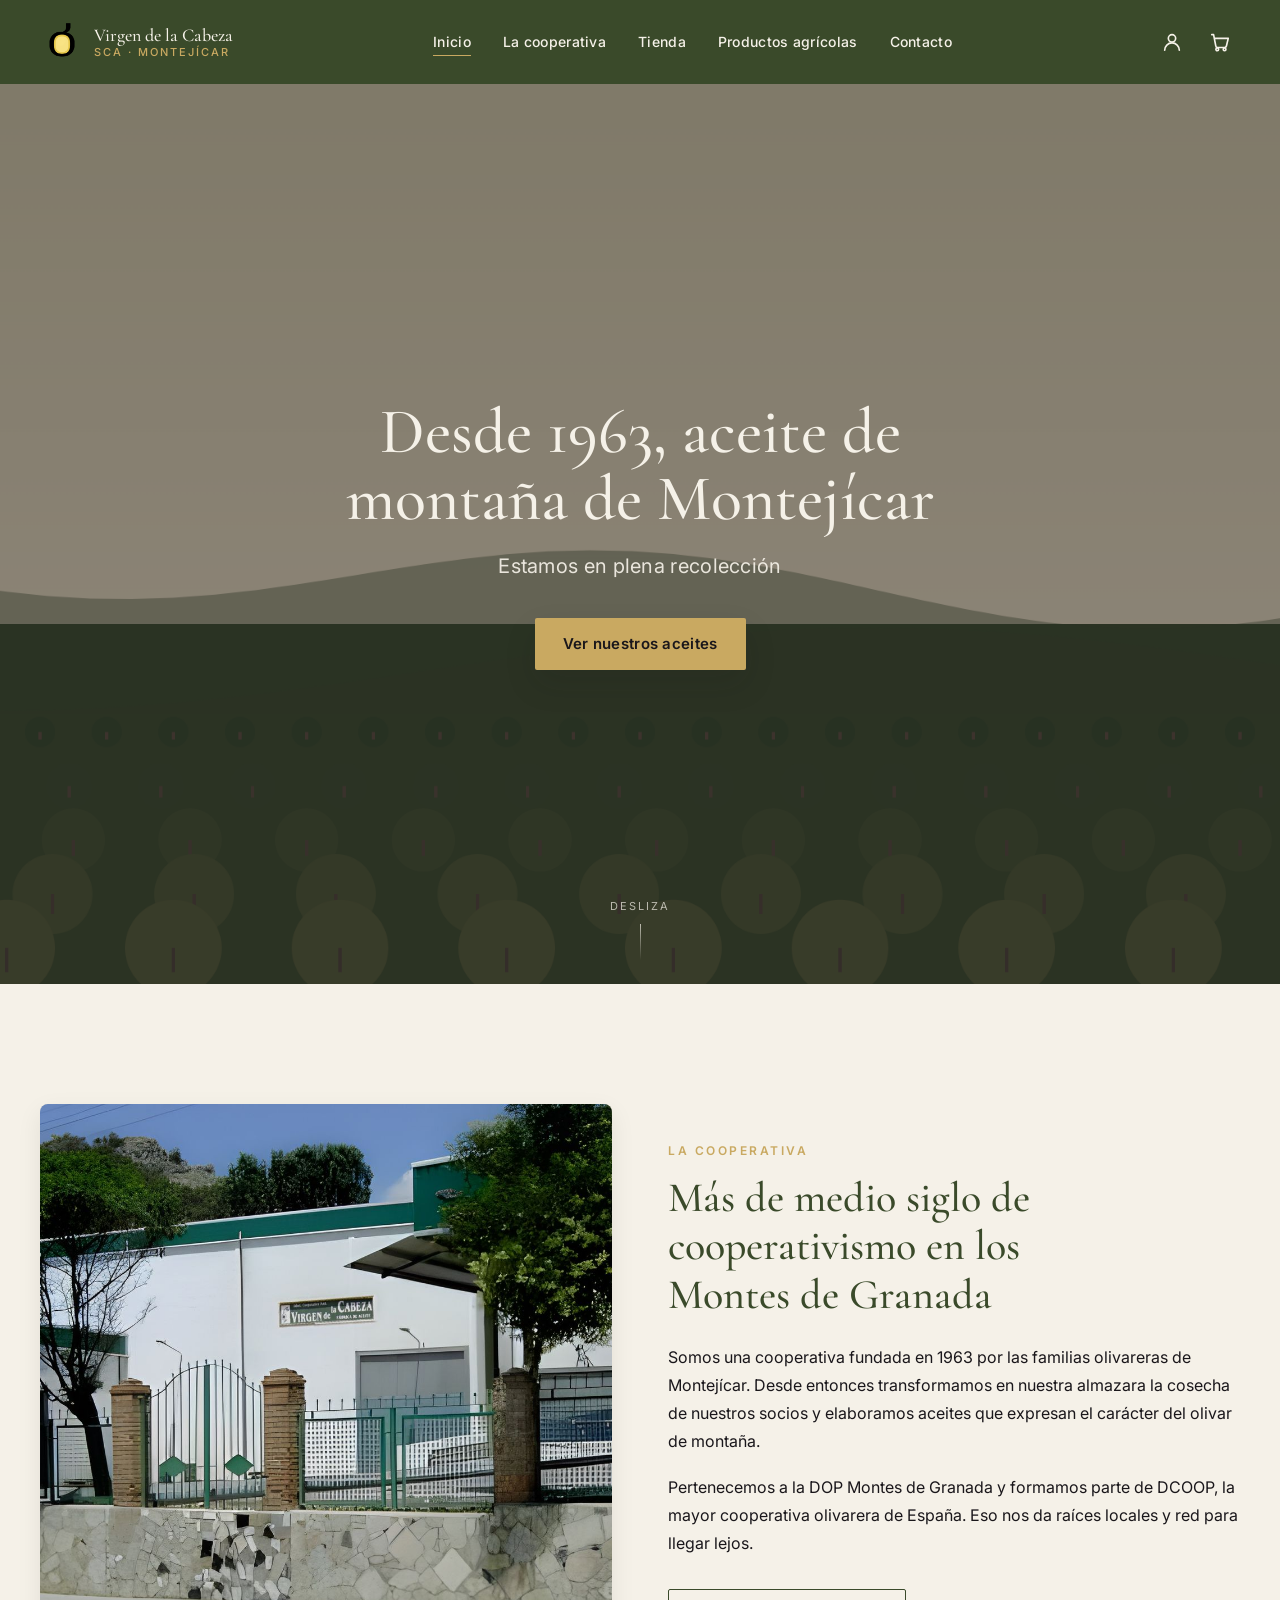
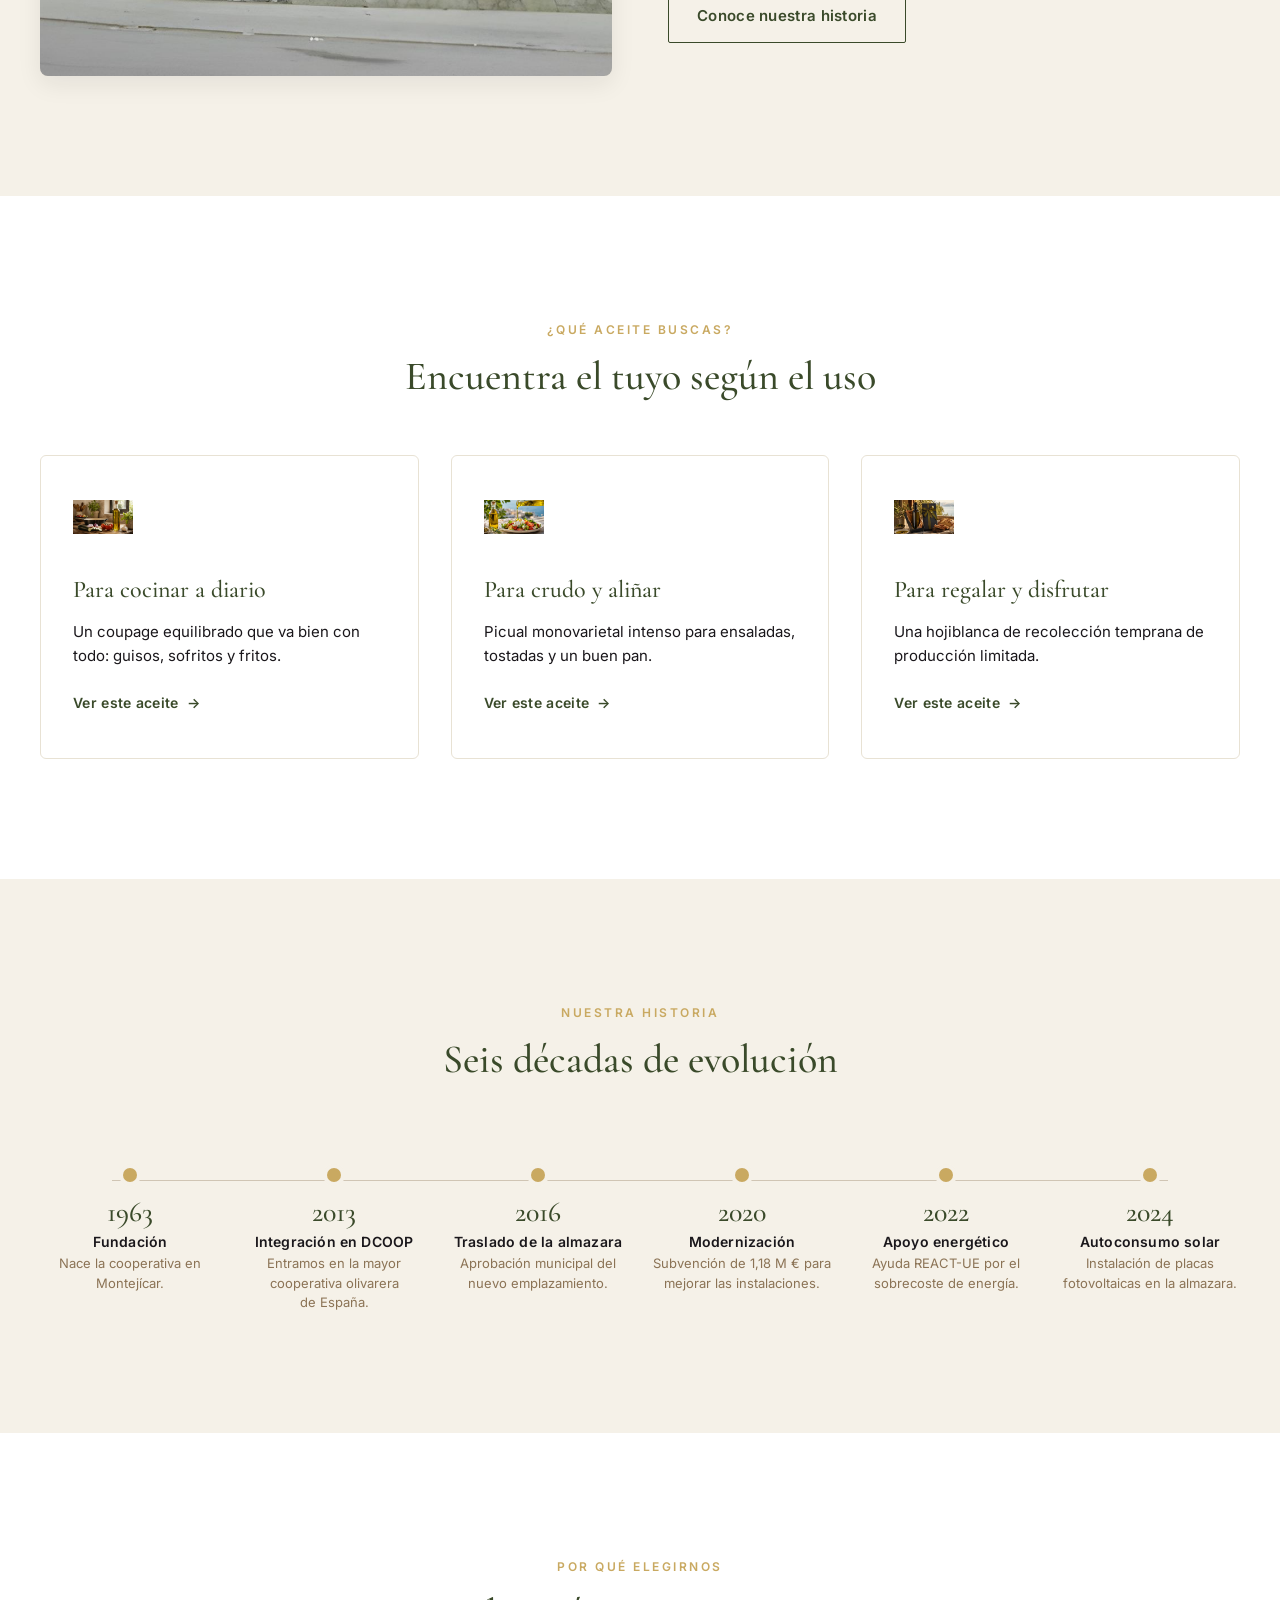
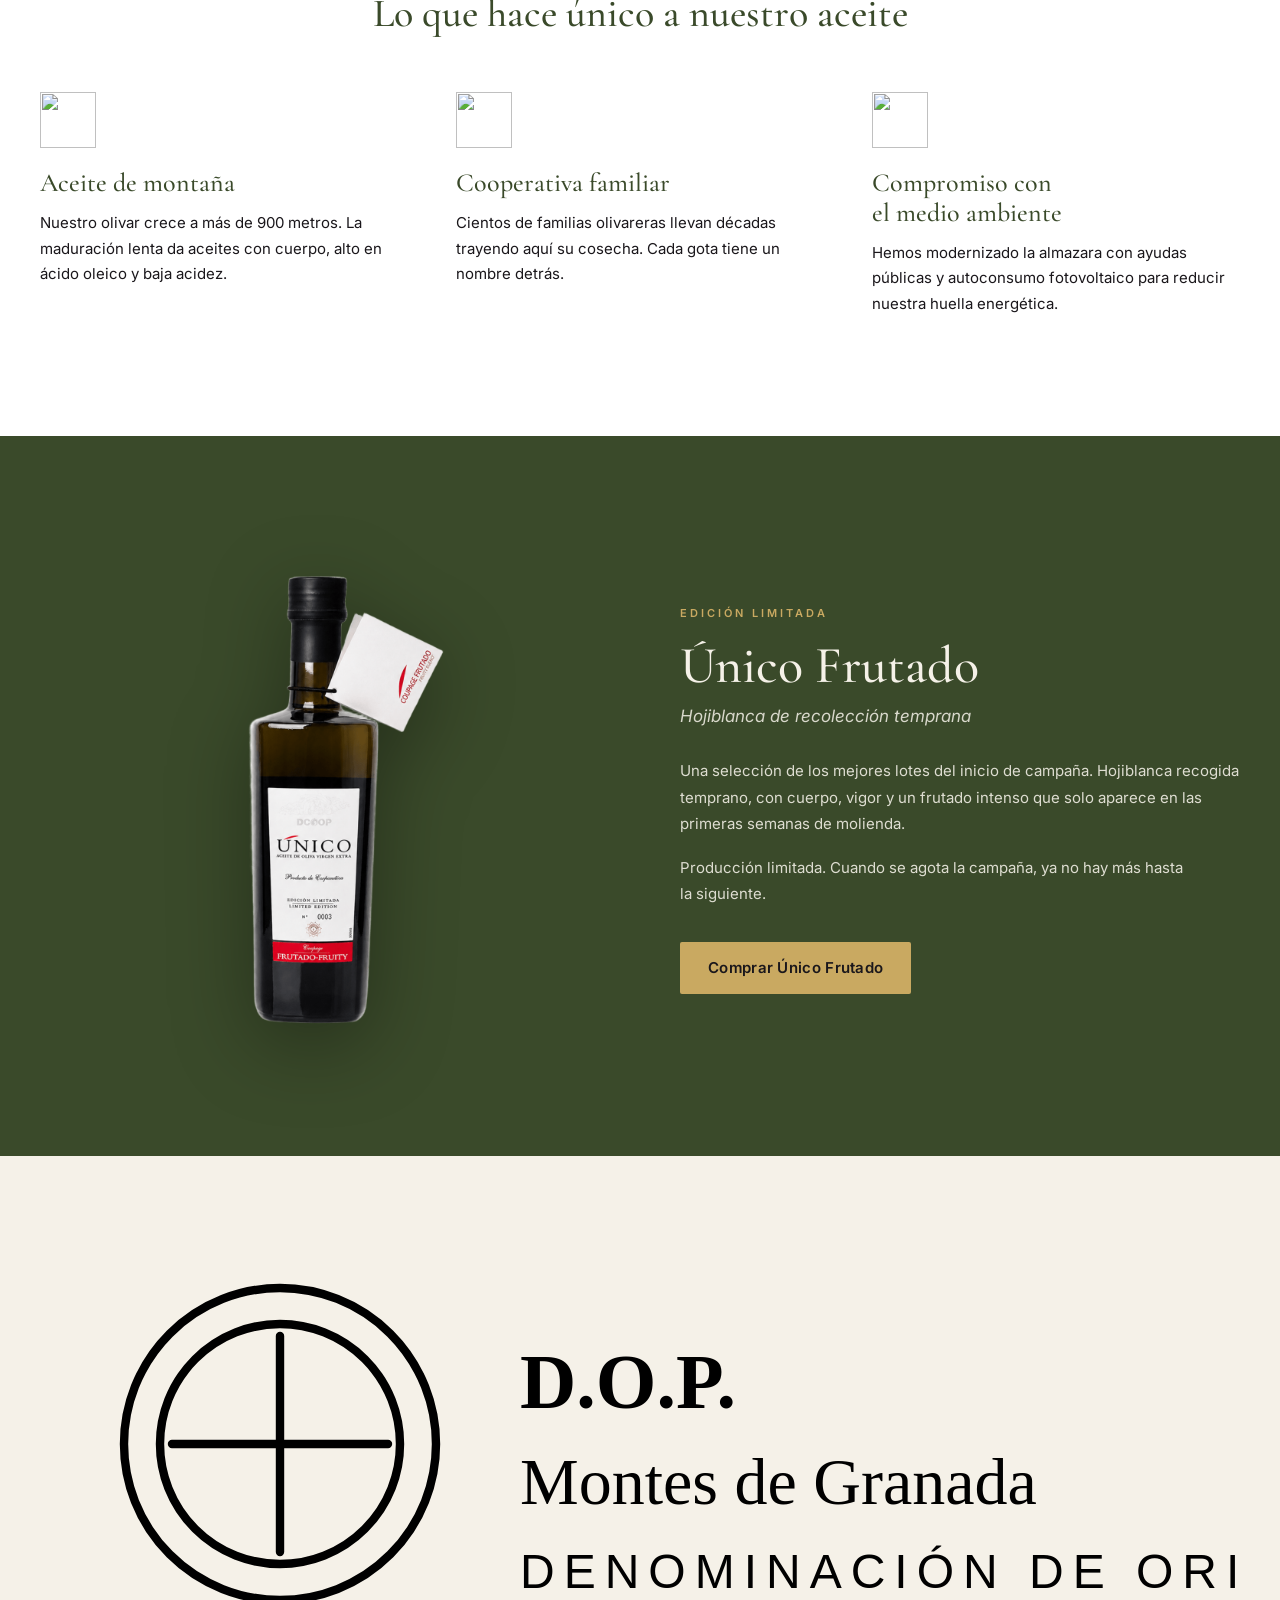
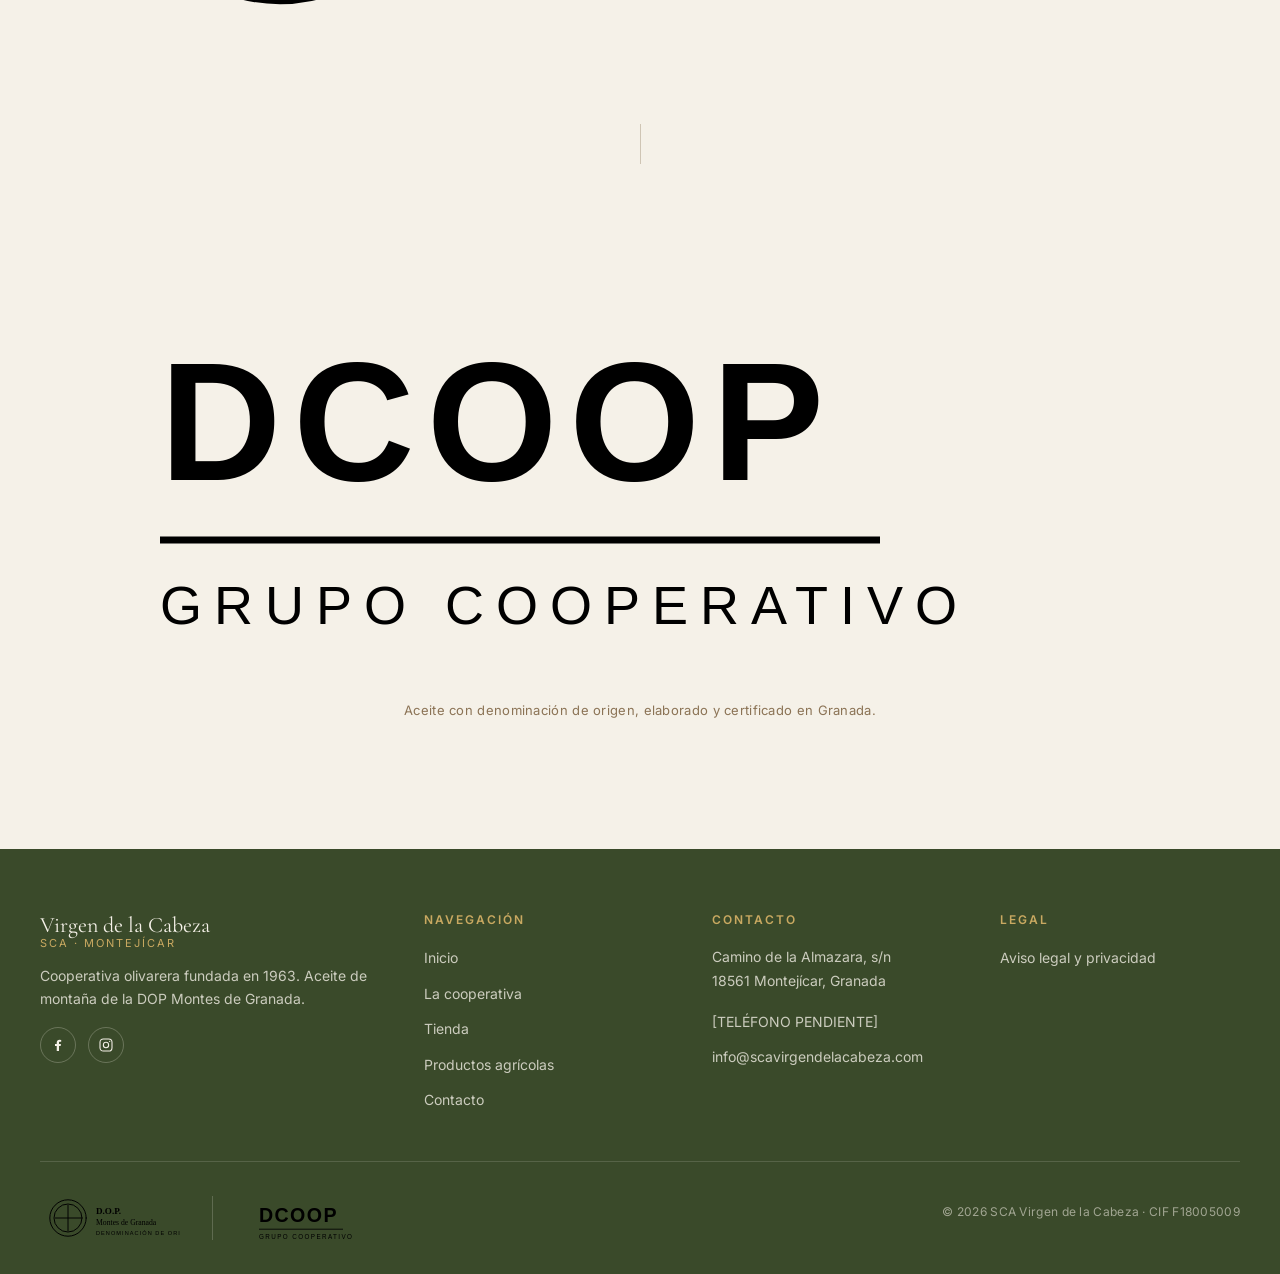
==== commit 3656fd44: "Update index.html" ====
--- a/index.html
+++ b/index.html
@@ -92,7 +92,6 @@
       </div>
     </div>
 
-    <!-- Panel móvil (sólo se ve cuando aria-hidden="false") -->
     <div id="menu-movil" class="menu-movil" aria-hidden="true">
       <nav aria-label="Navegación móvil">
         <ul class="menu-movil__lista">
@@ -122,7 +121,7 @@
         playsinline
         preload="metadata"
         poster="assets/images/hero/hero-fallback.jpg"
-        data-src="assets/videos/Olivos.mp4"
+        src="assets/videos/Olivos.mp4"
         aria-hidden="true">
       </video>
       <div class="hero__overlay" aria-hidden="true"></div>
@@ -133,7 +132,7 @@
         <a href="tienda.html" class="boton boton--primario hero__cta">Ver nuestros aceites</a>
       </div>
 
-      <span class="hero__scroll-hint" aria-hidden="true" hidden></span>
+      <span class="hero__scroll-hint" aria-hidden="true">Desliza</span>
     </section>
 
     <!-- ============================================================
@@ -165,8 +164,6 @@
 
     <!-- ============================================================
          3. SELECTOR DE USO
-         Tres puertas de entrada a la tienda, alineadas con las categorías
-         actuales de tienda.html (Uso diario · Selección · Edición limitada).
          ============================================================ -->
     <section class="selector-uso al-aparecer" aria-labelledby="selector-titulo">
       <div class="contenedor">
@@ -175,32 +172,32 @@
           <h2 id="selector-titulo" class="titulo-bloque">Encuentra el tuyo según el uso</h2>
         </div>
         <div class="selector-uso__grid">
-          <a href="tienda.html#cat-dia-a-dia" class="tarjeta-uso">
+          <a href="producto.html?id=aove-coupage" class="tarjeta-uso">
             <div class="tarjeta-uso__icono">
               <img src="assets/images/products/cocinar-a-diario.png" alt=""
               aria-hidden="true" />
             </div>
-            <h3 class="tarjeta-uso__titulo">Para el uso diario</h3>
-            <p class="tarjeta-uso__descripcion">Aceites equilibrados y versátiles para guisos, sofritos y aliños cotidianos.</p>
-            <span class="tarjeta-uso__enlace">Ver tienda <span class="tarjeta-uso__flecha">→</span></span>
+            <h3 class="tarjeta-uso__titulo">Para cocinar a diario</h3>
+            <p class="tarjeta-uso__descripcion">Un coupage equilibrado que va bien con todo: guisos, sofritos y fritos.</p>
+            <span class="tarjeta-uso__enlace">Ver este aceite <span class="tarjeta-uso__flecha">→</span></span>
           </a>
-          <a href="tienda.html#cat-crudo" class="tarjeta-uso">
+          <a href="producto.html?id=dcoop-seleccion-picual" class="tarjeta-uso">
             <div class="tarjeta-uso__icono">
               <img src="assets/images/products/crudo-y-alinar.png" alt=""
               aria-hidden="true" />
             </div>
-            <h3 class="tarjeta-uso__titulo">Para disfrutar en crudo</h3>
-            <p class="tarjeta-uso__descripcion">Monovarietales con carácter para ensaladas, tostadas, carpaccios y gazpachos.</p>
-            <span class="tarjeta-uso__enlace">Ver tienda <span class="tarjeta-uso__flecha">→</span></span>
+            <h3 class="tarjeta-uso__titulo">Para crudo y aliñar</h3>
+            <p class="tarjeta-uso__descripcion">Picual monovarietal intenso para ensaladas, tostadas y un buen pan.</p>
+            <span class="tarjeta-uso__enlace">Ver este aceite <span class="tarjeta-uso__flecha">→</span></span>
           </a>
-          <a href="tienda.html#cat-regalar" class="tarjeta-uso">
+          <a href="producto.html?id=unico-frutado" class="tarjeta-uso">
             <div class="tarjeta-uso__icono">
               <img src="assets/images/products/regalar-y-disfrutar.png" alt=""
               aria-hidden="true" />
             </div>
-            <h3 class="tarjeta-uso__titulo">Edición limitada</h3>
-            <p class="tarjeta-uso__descripcion">Hojiblanca de recolección temprana. Producción limitada de campaña.</p>
-            <span class="tarjeta-uso__enlace">Ver tienda <span class="tarjeta-uso__flecha">→</span></span>
+            <h3 class="tarjeta-uso__titulo">Para regalar y disfrutar</h3>
+            <p class="tarjeta-uso__descripcion">Una hojiblanca de recolección temprana de producción limitada.</p>
+            <span class="tarjeta-uso__enlace">Ver este aceite <span class="tarjeta-uso__flecha">→</span></span>
           </a>
         </div>
       </div>
@@ -269,19 +266,19 @@
 
         <div class="virtudes__grid">
           <article class="virtud al-aparecer-hijo">
-            <img class="virtud__icono" src="assets/images/icons/montana.svg" alt="" aria-hidden="true" />
+            <img class="virtud__icono" src="assets/images/icons/montana.png" alt="" aria-hidden="true" />
             <h3 class="virtud__titulo">Aceite de montaña</h3>
             <p class="virtud__descripcion">Nuestro olivar crece a más de 900 metros. La maduración lenta da aceites con cuerpo, alto en ácido oleico y baja acidez.</p>
           </article>
 
           <article class="virtud al-aparecer-hijo">
-            <img class="virtud__icono" src="assets/images/icons/cooperativa.svg" alt="" aria-hidden="true" />
+            <img class="virtud__icono" src="assets/images/icons/cooperativa.png" alt="" aria-hidden="true" />
             <h3 class="virtud__titulo">Cooperativa familiar</h3>
             <p class="virtud__descripcion">Cientos de familias olivareras llevan décadas trayendo aquí su cosecha. Cada gota tiene un nombre detrás.</p>
           </article>
 
           <article class="virtud al-aparecer-hijo">
-            <img class="virtud__icono" src="assets/images/icons/medioambiente.svg" alt="" aria-hidden="true" />
+            <img class="virtud__icono" src="assets/images/icons/medioambiente.png" alt="" aria-hidden="true" />
             <h3 class="virtud__titulo">Compromiso con el medio ambiente</h3>
             <p class="virtud__descripcion">Hemos modernizado la almazara con ayudas públicas y autoconsumo fotovoltaico para reducir nuestra huella energética.</p>
           </article>
@@ -312,7 +309,7 @@
           <p class="destacado__texto">
             Producción limitada. Cuando se agota la campaña, ya no hay más hasta la siguiente.
           </p>
-          <a href="tienda.html#cat-regalar" class="boton boton--primario destacado__cta">Comprar Único Frutado</a>
+          <a href="producto.html?id=unico-frutado" class="boton boton--primario destacado__cta">Comprar Único Frutado</a>
         </div>
       </div>
     </section>
--- a/styles/paginas.css
+++ b/styles/paginas.css
@@ -12,7 +12,8 @@
   min-height: 560px;
   overflow: hidden;
   color: var(--color-crema);
-  background-color: var(--color-oliva-oscuro); /* fallback mientras carga el vídeo */
+  background-color: var(--color-oliva-oscuro);
+  /* fallback mientras carga el vídeo */
 }
 
 .hero__media {
@@ -63,7 +64,9 @@
   letter-spacing: .3px;
 }
 
-.hero__cta { box-shadow: var(--sombra-media); }
+.hero__cta {
+  box-shadow: var(--sombra-media);
+}
 
 /* Pequeña pista visual de scroll */
 .hero__scroll-hint {
@@ -81,16 +84,27 @@
   letter-spacing: 2px;
   text-transform: uppercase;
 }
+
 .hero__scroll-hint::after {
   content: "";
   width: 1px;
   height: 36px;
-  background: linear-gradient(to bottom, rgba(245,241,232,.7), rgba(245,241,232,0));
+  background: linear-gradient(to bottom, rgba(245, 241, 232, .7), rgba(245, 241, 232, 0));
   animation: hero-scroll-line 2.4s ease-in-out infinite;
 }
+
 @keyframes hero-scroll-line {
-  0%, 100% { transform: scaleY(0.4); transform-origin: top; }
-  50%      { transform: scaleY(1);   transform-origin: top; }
+
+  0%,
+  100% {
+    transform: scaleY(0.4);
+    transform-origin: top;
+  }
+
+  50% {
+    transform: scaleY(1);
+    transform-origin: top;
+  }
 }
 
 /* ----------------------------------------------------------
@@ -100,12 +114,14 @@
   background-color: var(--color-crema);
   padding: 80px 0;
 }
+
 .quienes__grid {
   display: grid;
   grid-template-columns: 1fr;
   gap: 40px;
   align-items: center;
 }
+
 .quienes__imagen-wrapper {
   border-radius: 8px;
   overflow: hidden;
@@ -113,22 +129,28 @@
   aspect-ratio: 4 / 3;
   box-shadow: var(--sombra-suave);
 }
+
 .quienes__imagen {
   width: 100%;
   height: 100%;
   object-fit: cover;
 }
+
 .quienes__titulo {
   font-size: clamp(28px, 4vw, 42px);
   margin: 0 0 24px;
 }
+
 .quienes__texto {
   font-size: 16px;
   line-height: 1.75;
   color: var(--color-carbon);
   margin: 0 0 18px;
 }
-.quienes__cta { margin-top: 14px; }
+
+.quienes__cta {
+  margin-top: 14px;
+}
 
 /* ----------------------------------------------------------
    3. Selector de uso
@@ -137,6 +159,7 @@
   background-color: var(--color-blanco);
   padding: 88px 0;
 }
+
 .selector-uso__grid {
   display: grid;
   grid-template-columns: 1fr;
@@ -155,19 +178,23 @@
   text-decoration: none;
   color: inherit;
   transition: transform var(--transicion-rapida),
-              box-shadow var(--transicion-rapida),
-              border-color var(--transicion-rapida);
-}
+    box-shadow var(--transicion-rapida),
+    border-color var(--transicion-rapida);
+}
+
 .tarjeta-uso:hover {
   transform: translateY(-4px);
   box-shadow: var(--sombra-media);
   border-color: var(--color-dorado);
   color: inherit;
 }
+
 .tarjeta-uso__icono {
-  width: 60px; height: 60px;
+  width: 60px;
+  height: 60px;
   color: var(--color-dorado);
 }
+
 .tarjeta-uso__titulo {
   font-family: var(--fuente-titular);
   font-weight: 500;
@@ -175,6 +202,7 @@
   margin: 0;
   color: var(--color-oliva-oscuro);
 }
+
 .tarjeta-uso__descripcion {
   font-size: 15px;
   line-height: 1.6;
@@ -182,6 +210,7 @@
   margin: 0;
   flex-grow: 1;
 }
+
 .tarjeta-uso__enlace {
   margin-top: 8px;
   font-size: 14px;
@@ -192,11 +221,15 @@
   align-items: center;
   gap: 8px;
 }
+
 .tarjeta-uso__flecha {
   display: inline-block;
   transition: transform var(--transicion-rapida);
 }
-.tarjeta-uso:hover .tarjeta-uso__flecha { transform: translateX(6px); }
+
+.tarjeta-uso:hover .tarjeta-uso__flecha {
+  transform: translateX(6px);
+}
 
 /* ----------------------------------------------------------
    4. Cronología de hitos
@@ -211,24 +244,33 @@
   position: relative;
   padding-left: 28px;
 }
+
 .cronologia__lista::before {
   content: "";
   position: absolute;
-  left: 6px; top: 6px; bottom: 6px;
+  left: 6px;
+  top: 6px;
+  bottom: 6px;
   width: 1px;
   background-color: var(--color-tierra);
   opacity: .35;
 }
+
 .cronologia__hito {
   position: relative;
   padding-bottom: 32px;
 }
-.cronologia__hito:last-child { padding-bottom: 0; }
+
+.cronologia__hito:last-child {
+  padding-bottom: 0;
+}
+
 .cronologia__punto {
   position: absolute;
   left: -28px;
   top: 4px;
-  width: 13px; height: 13px;
+  width: 13px;
+  height: 13px;
   background-color: var(--color-dorado);
   border-radius: 50%;
   box-shadow: 0 0 0 4px var(--color-crema);
@@ -236,7 +278,10 @@
   transform: scale(0);
   transition: transform 400ms cubic-bezier(0.34, 1.56, 0.64, 1);
 }
-.cronologia.es-visible .cronologia__punto.punto-visible { transform: scale(1); }
+
+.cronologia.es-visible .cronologia__punto.punto-visible {
+  transform: scale(1);
+}
 
 .cronologia__anyo {
   font-family: var(--fuente-titular);
@@ -246,6 +291,7 @@
   line-height: 1;
   margin-bottom: 8px;
 }
+
 .cronologia__titulo-hito {
   font-family: var(--fuente-cuerpo);
   font-weight: 600;
@@ -254,6 +300,7 @@
   margin: 0 0 4px;
   letter-spacing: .2px;
 }
+
 .cronologia__descripcion {
   font-size: 14px;
   color: var(--color-tierra);
@@ -269,21 +316,29 @@
   background-color: var(--color-blanco);
   padding: 88px 0;
 }
+
 .virtudes__grid {
   display: grid;
   grid-template-columns: 1fr;
   gap: 40px;
 }
+
 .virtud {
   text-align: left;
   transition: transform var(--transicion-rapida);
 }
-.virtud:hover { transform: translateY(-4px); }
+
+.virtud:hover {
+  transform: translateY(-4px);
+}
+
 .virtud__icono {
-  width: 56px; height: 56px;
+  width: 56px;
+  height: 56px;
   color: var(--color-dorado);
   margin-bottom: 20px;
 }
+
 .virtud__titulo {
   font-family: var(--fuente-titular);
   font-size: 26px;
@@ -291,6 +346,7 @@
   color: var(--color-oliva-oscuro);
   margin: 0 0 12px;
 }
+
 .virtud__descripcion {
   font-size: 15px;
   line-height: 1.7;
@@ -307,23 +363,27 @@
   padding: 88px 0;
   overflow: hidden;
 }
+
 .destacado__grid {
   display: grid;
   grid-template-columns: 1fr;
   gap: 40px;
   align-items: center;
 }
+
 .destacado__imagen-wrapper {
   display: flex;
   justify-content: center;
   align-items: center;
   min-height: 320px;
 }
+
 .destacado__imagen {
   max-height: 480px;
   width: auto;
-  filter: drop-shadow(0 20px 40px rgba(0,0,0,.35));
-}
+  filter: drop-shadow(0 20px 40px rgba(0, 0, 0, .35));
+}
+
 /* Si la imagen falla, dejamos un placeholder con el nombre del producto */
 .destacado__imagen-fallback {
   width: 220px;
@@ -340,12 +400,15 @@
   text-align: center;
   padding: 24px;
 }
+
 .destacado__imagen-fallback::before {
   content: "";
   position: absolute;
-  top: -14px; left: 50%;
+  top: -14px;
+  left: 50%;
   transform: translateX(-50%);
-  width: 56px; height: 24px;
+  width: 56px;
+  height: 24px;
   background-color: var(--color-carbon);
   border-radius: 6px 6px 2px 2px;
 }
@@ -359,6 +422,7 @@
   color: var(--color-dorado);
   margin-bottom: 16px;
 }
+
 .destacado__titulo {
   font-family: var(--fuente-titular);
   font-weight: 500;
@@ -367,19 +431,24 @@
   margin: 0 0 10px;
   line-height: 1.05;
 }
+
 .destacado__subtitulo {
   font-size: 17px;
   color: rgba(245, 241, 232, 0.85);
   margin: 0 0 28px;
   font-style: italic;
 }
+
 .destacado__texto {
   font-size: 15px;
   line-height: 1.75;
   color: rgba(245, 241, 232, 0.88);
   margin: 0 0 18px;
 }
-.destacado__cta { margin-top: 16px; }
+
+.destacado__cta {
+  margin-top: 16px;
+}
 
 /* ----------------------------------------------------------
    7. Franja de validadores
@@ -389,6 +458,7 @@
   padding: 48px 0;
   text-align: center;
 }
+
 .validadores__sellos {
   display: flex;
   align-items: center;
@@ -398,13 +468,19 @@
   color: var(--color-tierra);
   margin-bottom: 16px;
 }
-.validadores__sellos svg { height: 48px; width: auto; }
+
+.validadores__sellos svg {
+  height: 48px;
+  width: auto;
+}
+
 .validadores__divisor {
   width: 1px;
   height: 40px;
   background-color: var(--color-tierra);
   opacity: .35;
 }
+
 .validadores__texto {
   font-size: 13px;
   color: var(--color-tierra);
@@ -418,14 +494,23 @@
 
 /* Tablet */
 @media (min-width: 768px) {
-  .hero { height: 100vh; min-height: 600px; }
-
-  .quienes { padding: 100px 0; }
+  .hero {
+    height: 100vh;
+    min-height: 600px;
+  }
+
+  .quienes {
+    padding: 100px 0;
+  }
+
   .quienes__grid {
     grid-template-columns: 1fr 1fr;
     gap: 56px;
   }
-  .quienes__imagen-wrapper { aspect-ratio: 1 / 1; }
+
+  .quienes__imagen-wrapper {
+    aspect-ratio: 1 / 1;
+  }
 
   .selector-uso__grid {
     grid-template-columns: repeat(2, 1fr);
@@ -442,23 +527,45 @@
     gap: 64px;
   }
 
-  .validadores__sellos { gap: 40px; }
-  .validadores__sellos svg { height: 56px; }
+  .validadores__sellos {
+    gap: 40px;
+  }
+
+  .validadores__sellos svg {
+    height: 56px;
+  }
 }
 
 /* Desktop */
 @media (min-width: 1024px) {
-  .quienes { padding: 120px 0; }
-  .selector-uso { padding: 120px 0; }
-  .cronologia { padding: 120px 0; }
-  .virtudes { padding: 120px 0; }
-  .destacado { padding: 120px 0; }
+  .quienes {
+    padding: 120px 0;
+  }
+
+  .selector-uso {
+    padding: 120px 0;
+  }
+
+  .cronologia {
+    padding: 120px 0;
+  }
+
+  .virtudes {
+    padding: 120px 0;
+  }
+
+  .destacado {
+    padding: 120px 0;
+  }
 
   .selector-uso__grid {
     grid-template-columns: repeat(3, 1fr);
     gap: 32px;
   }
-  .tarjeta-uso { padding: 44px 32px; }
+
+  .tarjeta-uso {
+    padding: 44px 32px;
+  }
 
   /* Cronología: línea horizontal con 6 puntos */
   .cronologia__lista {
@@ -468,28 +575,42 @@
     padding-left: 0;
     padding-top: 36px;
   }
+
   .cronologia__lista::before {
-    left: 6%; right: 6%;
-    top: 42px; bottom: auto;
+    left: 6%;
+    right: 6%;
+    top: 42px;
+    bottom: auto;
     width: auto;
     height: 1px;
   }
+
   .cronologia__hito {
     padding-bottom: 0;
     padding-top: 24px;
     text-align: center;
   }
+
   .cronologia__punto {
     left: 50%;
     top: -6px;
     transform: translateX(-50%) scale(0);
-    width: 14px; height: 14px;
-  }
+    width: 14px;
+    height: 14px;
+  }
+
   .cronologia.es-visible .cronologia__punto.punto-visible {
     transform: translateX(-50%) scale(1);
   }
-  .cronologia__anyo { font-size: 28px; }
-  .cronologia__titulo-hito { font-size: 14px; }
+
+  .cronologia__anyo {
+    font-size: 28px;
+  }
+
+  .cronologia__titulo-hito {
+    font-size: 14px;
+  }
+
   .cronologia__descripcion {
     margin-left: auto;
     margin-right: auto;
@@ -497,7 +618,10 @@
     font-size: 13px;
   }
 
-  .destacado__grid { grid-template-columns: 1fr 1fr; gap: 80px; }
+  .destacado__grid {
+    grid-template-columns: 1fr 1fr;
+    gap: 80px;
+  }
 }
 
 /* ============================================================
@@ -517,19 +641,23 @@
   color: var(--color-crema);
   background-color: var(--color-oliva-oscuro);
 }
+
 .hero-secundario__imagen {
   position: absolute;
   inset: 0;
-  width: 100%; height: 100%;
+  width: 100%;
+  height: 100%;
   object-fit: cover;
   z-index: 1;
 }
+
 .hero-secundario__overlay {
   position: absolute;
   inset: 0;
   background-color: rgba(26, 23, 27, 0.45);
   z-index: 2;
 }
+
 .hero-secundario__contenido {
   position: relative;
   z-index: 3;
@@ -541,6 +669,7 @@
   text-align: center;
   padding: 0 var(--padding-lateral);
 }
+
 .hero-secundario__titulo {
   font-family: var(--fuente-titular);
   font-weight: 500;
@@ -550,6 +679,7 @@
   max-width: 900px;
   line-height: 1.08;
 }
+
 .hero-secundario__subtitulo {
   font-size: clamp(15px, 1.6vw, 18px);
   color: rgba(245, 241, 232, 0.88);
@@ -564,18 +694,21 @@
   background-color: var(--color-crema);
   padding: 80px 0;
 }
+
 .historia__lista {
   display: flex;
   flex-direction: column;
   gap: 64px;
   margin-top: 16px;
 }
+
 .historia__bloque {
   display: grid;
   grid-template-columns: 1fr;
   gap: 28px;
   align-items: center;
 }
+
 .historia__imagen-wrapper {
   border-radius: 8px;
   overflow: hidden;
@@ -583,12 +716,18 @@
   aspect-ratio: 4 / 3;
   box-shadow: var(--sombra-suave);
 }
+
 .historia__imagen {
-  width: 100%; height: 100%;
+  width: 100%;
+  height: 100%;
   object-fit: cover;
   transition: transform 600ms ease;
 }
-.historia__bloque:hover .historia__imagen { transform: scale(1.03); }
+
+.historia__bloque:hover .historia__imagen {
+  transform: scale(1.03);
+}
+
 .historia__anyo {
   font-family: var(--fuente-titular);
   font-weight: 600;
@@ -598,10 +737,12 @@
   margin: 0 0 12px;
   letter-spacing: -1px;
 }
+
 .historia__titulo {
   font-size: clamp(24px, 3vw, 32px);
   margin: 0 0 20px;
 }
+
 .historia__texto {
   font-size: 16px;
   line-height: 1.75;
@@ -616,18 +757,21 @@
   background-color: var(--color-blanco);
   padding: 88px 0;
 }
+
 .olivar__grid {
   display: grid;
   grid-template-columns: 1fr;
   gap: 40px;
   align-items: center;
 }
-.olivar__texto-wrapper > p {
+
+.olivar__texto-wrapper>p {
   font-size: 16px;
   line-height: 1.75;
   margin: 0 0 16px;
   color: var(--color-carbon);
 }
+
 .olivar__imagen-wrapper {
   border-radius: 8px;
   overflow: hidden;
@@ -635,7 +779,12 @@
   aspect-ratio: 4 / 3;
   box-shadow: var(--sombra-suave);
 }
-.olivar__imagen { width: 100%; height: 100%; object-fit: cover; }
+
+.olivar__imagen {
+  width: 100%;
+  height: 100%;
+  object-fit: cover;
+}
 
 .olivar__datos {
   display: grid;
@@ -645,9 +794,11 @@
   padding-top: 32px;
   border-top: 1px solid var(--color-gris-suave);
 }
+
 .dato {
   text-align: left;
 }
+
 .dato__valor {
   font-family: var(--fuente-titular);
   font-weight: 600;
@@ -657,6 +808,7 @@
   margin: 0 0 8px;
   letter-spacing: -1px;
 }
+
 .dato__detalle {
   font-size: 13px;
   color: var(--color-tierra);
@@ -673,7 +825,11 @@
   color: var(--color-crema);
   padding: 88px 0;
 }
-.modernizacion .eyebrow { color: var(--color-dorado); }
+
+.modernizacion .eyebrow {
+  color: var(--color-dorado);
+}
+
 .modernizacion__titulo {
   color: var(--color-crema);
   font-size: clamp(28px, 4vw, 40px);
@@ -681,19 +837,27 @@
   margin: 0 auto 56px;
   text-align: center;
 }
+
 .modernizacion__grid {
   display: grid;
   grid-template-columns: 1fr;
   gap: 40px;
   align-items: center;
 }
+
 .modernizacion__imagen-wrapper {
   border-radius: 8px;
   overflow: hidden;
   aspect-ratio: 4 / 3;
   box-shadow: var(--sombra-media);
 }
-.modernizacion__imagen { width: 100%; height: 100%; object-fit: cover; }
+
+.modernizacion__imagen {
+  width: 100%;
+  height: 100%;
+  object-fit: cover;
+}
+
 .modernizacion__texto p {
   color: rgba(245, 241, 232, 0.88);
   font-size: 16px;
@@ -709,6 +873,7 @@
   grid-template-columns: 1fr;
   gap: 28px;
 }
+
 .validacion {
   display: flex;
   flex-direction: column;
@@ -716,6 +881,7 @@
   padding-left: 16px;
   border-left: 2px solid var(--color-dorado);
 }
+
 .validacion__anyo {
   font-family: var(--fuente-titular);
   font-size: 22px;
@@ -723,6 +889,7 @@
   color: var(--color-dorado);
   line-height: 1;
 }
+
 .validacion__texto {
   font-size: 14px;
   color: rgba(245, 241, 232, 0.85);
@@ -737,12 +904,14 @@
   background-color: var(--color-crema);
   padding: 88px 0;
 }
+
 .trazabilidad__grid {
   display: grid;
   grid-template-columns: 1fr;
   gap: 48px;
   align-items: start;
 }
+
 .trazabilidad__texto p {
   font-size: 16px;
   line-height: 1.75;
@@ -760,6 +929,7 @@
   border: 1px solid var(--color-gris-suave);
   border-radius: 8px;
 }
+
 .diagrama__paso {
   display: flex;
   flex-direction: column;
@@ -767,11 +937,14 @@
   text-align: center;
   position: relative;
 }
+
 .diagrama__icono {
-  width: 56px; height: 56px;
+  width: 56px;
+  height: 56px;
   color: var(--color-dorado);
   margin-bottom: 14px;
 }
+
 .diagrama__titulo {
   font-family: var(--fuente-titular);
   font-size: 20px;
@@ -779,29 +952,36 @@
   color: var(--color-oliva-oscuro);
   margin: 0 0 4px;
 }
+
 .diagrama__descripcion {
   font-size: 13px;
   color: var(--color-tierra);
   margin: 0;
   line-height: 1.4;
 }
+
 /* Flechas — visibles solo en desktop (entre columnas) */
 .diagrama__paso::after {
-  content: "";
-  display: none;
+  display: none !important;
 }
 
 .contraetiqueta {
-  margin-top: 40px;
+  background-color: var(--color-blanco);
+  padding: 24px;
+  border-radius: 8px;
   text-align: center;
-}
+  grid-column: 1 / -1;
+}
+
 .contraetiqueta img {
-  display: inline-block;
-  max-width: 320px;
+  display: block;
   width: 100%;
+  height: auto;
+  object-fit: contain;
   border-radius: 6px;
-  box-shadow: var(--sombra-suave);
-}
+  margin: 0 auto 16px;
+}
+
 .contraetiqueta__pie {
   margin-top: 14px;
   font-size: 12px;
@@ -818,6 +998,7 @@
   padding: 96px 0;
   text-align: center;
 }
+
 .cta-final__titulo {
   font-size: clamp(28px, 4vw, 40px);
   margin: 0 0 16px;
@@ -825,12 +1006,14 @@
   margin-left: auto;
   margin-right: auto;
 }
+
 .cta-final__subtitulo {
   font-size: 17px;
   color: var(--color-tierra);
   max-width: 520px;
   margin: 0 auto 32px;
 }
+
 .cta-final__botones {
   display: flex;
   flex-direction: column;
@@ -842,21 +1025,34 @@
    Breakpoints — cooperativa
    ============================================================ */
 @media (min-width: 768px) {
-  .hero-secundario { height: 60vh; min-height: 440px; }
-
-  .historia { padding: 112px 0; }
-  .historia__lista { gap: 96px; }
+  .hero-secundario {
+    height: 60vh;
+    min-height: 440px;
+  }
+
+  .historia {
+    padding: 112px 0;
+  }
+
+  .historia__lista {
+    gap: 96px;
+  }
+
   .historia__bloque {
     grid-template-columns: 1fr 1fr;
     gap: 56px;
   }
+
   /* Zig-zag: en bloques pares invertimos el orden */
-  .historia__bloque:nth-child(even) .historia__imagen-wrapper { order: 2; }
+  .historia__bloque:nth-child(even) .historia__imagen-wrapper {
+    order: 2;
+  }
 
   .olivar__grid {
     grid-template-columns: 1fr 1.1fr;
     gap: 56px;
   }
+
   .olivar__datos {
     grid-template-columns: 1fr 1fr;
     gap: 28px 40px;
@@ -866,6 +1062,7 @@
     grid-template-columns: 1fr 1fr;
     gap: 56px;
   }
+
   .validaciones {
     grid-template-columns: repeat(3, 1fr);
     gap: 32px;
@@ -875,12 +1072,14 @@
     grid-template-columns: 1fr 1.1fr;
     gap: 64px;
   }
+
   .diagrama {
     grid-template-columns: repeat(4, 1fr);
     gap: 8px;
     padding: 36px 20px;
     position: relative;
   }
+
   /* Flecha entre pasos (no en el último) */
   .diagrama__paso:not(:last-child)::after {
     content: "";
@@ -893,12 +1092,14 @@
     background-color: var(--color-tierra);
     opacity: .5;
   }
+
   .diagrama__paso:not(:last-child)::before {
     content: "";
     position: absolute;
     top: 24px;
     right: -8px;
-    width: 0; height: 0;
+    width: 0;
+    height: 0;
     border-left: 6px solid var(--color-tierra);
     border-top: 4px solid transparent;
     border-bottom: 4px solid transparent;
@@ -913,11 +1114,25 @@
 }
 
 @media (min-width: 1024px) {
-  .historia { padding: 128px 0; }
-  .olivar { padding: 120px 0; }
-  .modernizacion { padding: 120px 0; }
-  .trazabilidad { padding: 120px 0; }
-  .cta-final { padding: 120px 0; }
+  .historia {
+    padding: 128px 0;
+  }
+
+  .olivar {
+    padding: 120px 0;
+  }
+
+  .modernizacion {
+    padding: 120px 0;
+  }
+
+  .trazabilidad {
+    padding: 120px 0;
+  }
+
+  .cta-final {
+    padding: 120px 0;
+  }
 }
 
 /* ============================================================
@@ -935,18 +1150,27 @@
   font-size: 13px;
   color: var(--color-tierra);
 }
+
 .breadcrumb__lista {
   display: flex;
   align-items: center;
   flex-wrap: wrap;
   gap: 8px;
 }
+
 .breadcrumb__sep {
   color: var(--color-tierra);
   opacity: .6;
 }
-.breadcrumb a { color: var(--color-tierra); }
-.breadcrumb a:hover { color: var(--color-oliva-oscuro); }
+
+.breadcrumb a {
+  color: var(--color-tierra);
+}
+
+.breadcrumb a:hover {
+  color: var(--color-oliva-oscuro);
+}
+
 .breadcrumb__actual {
   color: var(--color-carbon);
   font-weight: 500;
@@ -959,6 +1183,7 @@
   background-color: var(--color-blanco);
   padding: 32px 0 80px;
 }
+
 .producto-cabecera__grid {
   display: grid;
   grid-template-columns: 1fr;
@@ -977,6 +1202,7 @@
   justify-content: center;
   overflow: hidden;
 }
+
 .galeria__principal {
   max-width: 100%;
   max-height: 100%;
@@ -991,6 +1217,7 @@
   gap: 6px;
   margin-bottom: 18px;
 }
+
 .producto-info__nombre {
   font-family: var(--fuente-titular);
   font-weight: 500;
@@ -999,21 +1226,25 @@
   margin: 0 0 16px;
   line-height: 1.1;
 }
+
 .producto-info__descripcion {
   font-size: 16px;
   line-height: 1.7;
   color: var(--color-carbon);
   margin: 0 0 24px;
 }
+
 .producto-info__separador {
   height: 1px;
   background-color: var(--color-gris-suave);
   border: 0;
   margin: 24px 0;
 }
+
 .producto-info__bloque-formato {
   margin-bottom: 24px;
 }
+
 .producto-info__etiqueta-bloque {
   display: block;
   font-size: 11px;
@@ -1023,11 +1254,13 @@
   color: var(--color-tierra);
   margin-bottom: 12px;
 }
+
 .producto-info__formatos {
   display: flex;
   gap: 10px;
   flex-wrap: wrap;
 }
+
 .producto-info__precio {
   font-family: var(--fuente-titular);
   font-weight: 600;
@@ -1037,12 +1270,14 @@
   margin: 8px 0 24px;
   transition: opacity 120ms ease;
 }
+
 .producto-info__cantidad-fila {
   display: flex;
   align-items: center;
   gap: 16px;
   margin-bottom: 16px;
 }
+
 .producto-info__anyadir {
   display: flex;
   align-items: center;
@@ -1060,8 +1295,14 @@
   cursor: pointer;
   transition: background-color var(--transicion-rapida), transform var(--transicion-rapida);
 }
-.producto-info__anyadir:hover { background-color: #2c391f; }
-.producto-info__anyadir:active { transform: scale(0.98); }
+
+.producto-info__anyadir:hover {
+  background-color: #2c391f;
+}
+
+.producto-info__anyadir:active {
+  transform: scale(0.98);
+}
 
 /* Información complementaria de envío y certificaciones */
 .producto-info__extras {
@@ -1074,13 +1315,16 @@
   font-size: 13px;
   color: var(--color-tierra);
 }
+
 .producto-info__extra {
   display: flex;
   align-items: center;
   gap: 10px;
 }
+
 .producto-info__extra svg {
-  width: 18px; height: 18px;
+  width: 18px;
+  height: 18px;
   color: var(--color-dorado);
   flex-shrink: 0;
 }
@@ -1092,10 +1336,12 @@
   background-color: var(--color-crema);
   padding: 64px 0;
 }
+
 .notas-cata__inner {
   max-width: 760px;
   margin: 0 auto;
 }
+
 .notas-cata__titulo {
   font-family: var(--fuente-titular);
   font-weight: 500;
@@ -1104,6 +1350,7 @@
   margin: 0 0 6px;
   text-align: center;
 }
+
 .notas-cata__intro {
   font-size: 14px;
   color: var(--color-tierra);
@@ -1114,9 +1361,11 @@
 .acordeon {
   border-top: 1px solid var(--color-gris-suave);
 }
+
 .acordeon__fila {
   border-bottom: 1px solid var(--color-gris-suave);
 }
+
 .acordeon__cabecera {
   width: 100%;
   display: flex;
@@ -1131,12 +1380,18 @@
   font-family: var(--fuente-cuerpo);
   transition: color var(--transicion-rapida);
 }
-.acordeon__cabecera:hover { color: var(--color-dorado); }
+
+.acordeon__cabecera:hover {
+  color: var(--color-dorado);
+}
+
 .acordeon__icono {
-  width: 24px; height: 24px;
+  width: 24px;
+  height: 24px;
   color: var(--color-dorado);
   flex-shrink: 0;
 }
+
 .acordeon__titulo {
   flex: 1;
   font-family: var(--fuente-titular);
@@ -1144,17 +1399,24 @@
   font-weight: 500;
   color: var(--color-oliva-oscuro);
 }
+
 .acordeon__flecha {
-  width: 18px; height: 18px;
+  width: 18px;
+  height: 18px;
   color: var(--color-tierra);
   transition: transform 300ms ease;
 }
-.acordeon__fila--abierta .acordeon__flecha { transform: rotate(180deg); }
+
+.acordeon__fila--abierta .acordeon__flecha {
+  transform: rotate(180deg);
+}
+
 .acordeon__panel {
   height: 0;
   overflow: hidden;
   transition: height 300ms ease;
 }
+
 .acordeon__panel-contenido {
   padding: 0 4px 24px 38px;
   font-size: 15px;
@@ -1169,6 +1431,7 @@
   background-color: var(--color-blanco);
   padding: 80px 0;
 }
+
 .relacionados__grid {
   display: grid;
   grid-template-columns: 1fr;
@@ -1183,23 +1446,28 @@
   color: var(--color-crema);
   padding: 56px 0;
 }
+
 .confianza__grid {
   display: grid;
   grid-template-columns: 1fr;
   gap: 32px;
   text-align: center;
 }
+
 .confianza__bloque {
   display: flex;
   flex-direction: column;
   align-items: center;
   gap: 8px;
 }
+
 .confianza__icono {
-  width: 40px; height: 40px;
+  width: 40px;
+  height: 40px;
   color: var(--color-dorado);
   margin-bottom: 6px;
 }
+
 .confianza__titulo {
   font-family: var(--fuente-titular);
   font-weight: 500;
@@ -1207,6 +1475,7 @@
   color: var(--color-crema);
   margin: 0;
 }
+
 .confianza__texto {
   font-size: 14px;
   color: rgba(245, 241, 232, 0.78);
@@ -1217,19 +1486,28 @@
    Breakpoints — producto
    ============================================================ */
 @media (min-width: 768px) {
-  .producto-cabecera { padding: 48px 0 96px; }
+  .producto-cabecera {
+    padding: 48px 0 96px;
+  }
+
   .producto-cabecera__grid {
     grid-template-columns: 1fr 1fr;
     gap: 56px;
   }
-  .galeria__principal-wrapper { height: 500px; }
+
+  .galeria__principal-wrapper {
+    height: 500px;
+  }
 
   .producto-info__extras {
     grid-template-columns: 1fr 1fr;
     gap: 14px 28px;
   }
 
-  .notas-cata { padding: 88px 0; }
+  .notas-cata {
+    padding: 88px 0;
+  }
+
   .relacionados__grid {
     grid-template-columns: repeat(3, 1fr);
     gap: 28px;
@@ -1242,8 +1520,13 @@
 }
 
 @media (min-width: 1024px) {
-  .producto-cabecera__grid { gap: 72px; }
-  .relacionados { padding: 112px 0; }
+  .producto-cabecera__grid {
+    gap: 72px;
+  }
+
+  .relacionados {
+    padding: 112px 0;
+  }
 }
 
 /* ============================================================
@@ -1260,6 +1543,7 @@
   padding: 64px 0 48px;
   text-align: center;
 }
+
 .hero-corto__titulo {
   font-size: clamp(32px, 5vw, 44px);
   margin: 0 0 16px;
@@ -1267,6 +1551,7 @@
   margin-left: auto;
   margin-right: auto;
 }
+
 .hero-corto__subtitulo {
   font-size: 16px;
   color: var(--color-tierra);
@@ -1281,6 +1566,7 @@
 .aviso-tienda {
   background-color: var(--color-gris-suave);
 }
+
 .aviso-tienda__inner {
   display: grid;
   grid-template-columns: auto 1fr;
@@ -1288,19 +1574,29 @@
   gap: 16px;
   padding: 18px 0;
 }
+
 .aviso-tienda__icono {
-  width: 32px; height: 32px;
+  width: 32px;
+  height: 32px;
   color: var(--color-oliva-oscuro);
   flex-shrink: 0;
 }
+
 .aviso-tienda__texto {
   font-size: 14px;
   color: var(--color-carbon);
   margin: 0;
   line-height: 1.5;
 }
-.aviso-tienda__texto strong { color: var(--color-oliva-oscuro); }
-.aviso-tienda__cta { justify-self: start; margin-top: 8px; }
+
+.aviso-tienda__texto strong {
+  color: var(--color-oliva-oscuro);
+}
+
+.aviso-tienda__cta {
+  justify-self: start;
+  margin-top: 8px;
+}
 
 /* ----------------------------------------------------------
    3. Filtros por categoría
@@ -1310,6 +1606,7 @@
   padding: 20px 0;
   border-bottom: 1px solid var(--color-gris-suave);
 }
+
 .filtros__inner {
   display: flex;
   gap: 8px;
@@ -1318,8 +1615,16 @@
   -webkit-overflow-scrolling: touch;
   padding-bottom: 4px;
 }
-.filtros__inner::-webkit-scrollbar { display: none; }
-.filtros .chip-formato { flex-shrink: 0; padding: 8px 16px; font-size: 13px; }
+
+.filtros__inner::-webkit-scrollbar {
+  display: none;
+}
+
+.filtros .chip-formato {
+  flex-shrink: 0;
+  padding: 8px 16px;
+  font-size: 13px;
+}
 
 /* ----------------------------------------------------------
    4. Secciones de categoría
@@ -1328,11 +1633,18 @@
   background-color: var(--color-crema);
   padding: 64px 0;
 }
+
 .agricolas__seccion {
   margin-bottom: 64px;
 }
-.agricolas__seccion:last-child { margin-bottom: 0; }
-.agricolas__seccion.esta-oculto { display: none; }
+
+.agricolas__seccion:last-child {
+  margin-bottom: 0;
+}
+
+.agricolas__seccion.esta-oculto {
+  display: none;
+}
 
 .agricolas__cabecera {
   display: grid;
@@ -1341,6 +1653,7 @@
   margin-bottom: 32px;
   align-items: center;
 }
+
 .agricolas__cabecera-imagen {
   border-radius: 8px;
   overflow: hidden;
@@ -1348,9 +1661,13 @@
   aspect-ratio: 2 / 1;
   box-shadow: var(--sombra-suave);
 }
+
 .agricolas__cabecera-imagen img {
-  width: 100%; height: 100%; object-fit: cover;
-}
+  width: 100%;
+  height: 100%;
+  object-fit: cover;
+}
+
 .agricolas__titulo {
   font-family: var(--fuente-titular);
   font-weight: 500;
@@ -1358,6 +1675,7 @@
   color: var(--color-oliva-oscuro);
   margin: 0 0 8px;
 }
+
 .agricolas__descripcion {
   font-size: 15px;
   color: var(--color-tierra);
@@ -1383,10 +1701,12 @@
   gap: 12px;
   transition: transform var(--transicion-rapida), border-color var(--transicion-rapida);
 }
+
 .tarjeta-agricola:hover {
   transform: translateY(-2px);
   border-color: var(--color-tierra);
 }
+
 .tarjeta-agricola__imagen-wrapper {
   background-color: var(--color-crema);
   border-radius: 4px;
@@ -1397,11 +1717,13 @@
   padding: 12px;
   overflow: hidden;
 }
+
 .tarjeta-agricola__imagen {
   max-width: 100%;
   max-height: 100%;
   object-fit: contain;
 }
+
 .tarjeta-agricola__nombre {
   font-family: var(--fuente-titular);
   font-weight: 500;
@@ -1410,6 +1732,7 @@
   margin: 0;
   line-height: 1.2;
 }
+
 .tarjeta-agricola__descripcion {
   font-size: 14px;
   color: var(--color-tierra);
@@ -1417,6 +1740,7 @@
   margin: 0;
   flex-grow: 1;
 }
+
 .tarjeta-agricola__nota {
   display: inline-flex;
   align-items: center;
@@ -1430,8 +1754,10 @@
   font-weight: 500;
   letter-spacing: .3px;
 }
+
 .tarjeta-agricola__nota svg {
-  width: 14px; height: 14px;
+  width: 14px;
+  height: 14px;
   color: var(--color-dorado);
 }
 
@@ -1443,12 +1769,14 @@
   color: var(--color-crema);
   padding: 72px 0;
 }
+
 .como-comprar__grid {
   display: grid;
   grid-template-columns: 1fr;
   gap: 40px;
   align-items: center;
 }
+
 .como-comprar__titulo {
   font-family: var(--fuente-titular);
   font-weight: 500;
@@ -1457,12 +1785,14 @@
   margin: 0 0 20px;
   line-height: 1.15;
 }
+
 .como-comprar__texto {
   font-size: 16px;
   color: rgba(245, 241, 232, 0.85);
   line-height: 1.7;
   margin: 0;
 }
+
 .como-comprar__contacto {
   background-color: rgba(245, 241, 232, 0.06);
   border: 1px solid rgba(245, 241, 232, 0.15);
@@ -1472,17 +1802,21 @@
   flex-direction: column;
   gap: 16px;
 }
+
 .contacto-fila {
   display: grid;
   grid-template-columns: auto 1fr;
   gap: 14px;
   align-items: flex-start;
 }
+
 .contacto-fila__icono {
-  width: 22px; height: 22px;
+  width: 22px;
+  height: 22px;
   color: var(--color-dorado);
   margin-top: 2px;
 }
+
 .contacto-fila__etiqueta {
   display: block;
   font-size: 11px;
@@ -1491,33 +1825,52 @@
   color: rgba(245, 241, 232, 0.65);
   margin-bottom: 2px;
 }
+
 .contacto-fila__valor {
   font-size: 15px;
   font-weight: 500;
   color: var(--color-crema);
   line-height: 1.4;
 }
-.como-comprar__cta { margin-top: 16px; align-self: flex-start; }
+
+.como-comprar__cta {
+  margin-top: 16px;
+  align-self: flex-start;
+}
 
 /* ============================================================
    Breakpoints — productos agrícolas
    ============================================================ */
 @media (min-width: 768px) {
-  .hero-corto { padding: 88px 0 64px; }
+  .hero-corto {
+    padding: 88px 0 64px;
+  }
 
   .aviso-tienda__inner {
     grid-template-columns: auto 1fr auto;
     padding: 22px 0;
   }
-  .aviso-tienda__cta { margin-top: 0; }
-
-  .filtros { padding: 18px 0; position: sticky; top: 72px; z-index: 30; }
-
-  .agricolas { padding: 88px 0; }
+
+  .aviso-tienda__cta {
+    margin-top: 0;
+  }
+
+  .filtros {
+    padding: 18px 0;
+    position: sticky;
+    top: 72px;
+    z-index: 30;
+  }
+
+  .agricolas {
+    padding: 88px 0;
+  }
+
   .agricolas__cabecera {
     grid-template-columns: 1fr 1.4fr;
     gap: 32px;
   }
+
   .agricolas__grid {
     grid-template-columns: repeat(2, 1fr);
     gap: 24px;
@@ -1530,13 +1883,22 @@
 }
 
 @media (min-width: 1024px) {
-  .filtros { top: 84px; }
-  .agricolas { padding: 112px 0; }
+  .filtros {
+    top: 84px;
+  }
+
+  .agricolas {
+    padding: 112px 0;
+  }
+
   .agricolas__grid {
     grid-template-columns: repeat(3, 1fr);
     gap: 28px;
   }
-  .como-comprar { padding: 96px 0; }
+
+  .como-comprar {
+    padding: 96px 0;
+  }
 }
 
 /* ============================================================
@@ -1552,6 +1914,7 @@
   background-color: var(--color-blanco);
   padding: 64px 0;
 }
+
 .contacto-bloque__grid {
   display: grid;
   grid-template-columns: 1fr;
@@ -1565,6 +1928,7 @@
   box-shadow: var(--sombra-suave);
   background-color: var(--color-gris-suave);
 }
+
 .mapa iframe {
   display: block;
   width: 100%;
@@ -1578,6 +1942,7 @@
   border-radius: 8px;
   padding: 28px;
 }
+
 .formulario__titulo {
   font-family: var(--fuente-titular);
   font-weight: 500;
@@ -1585,6 +1950,7 @@
   color: var(--color-oliva-oscuro);
   margin: 0 0 24px;
 }
+
 .formulario__campos {
   display: flex;
   flex-direction: column;
@@ -1597,16 +1963,19 @@
   flex-direction: column;
   gap: 6px;
 }
+
 .campo__etiqueta {
   font-size: 13px;
   font-weight: 600;
   color: var(--color-oliva-oscuro);
   letter-spacing: .2px;
 }
+
 .campo__obligatorio {
   color: var(--color-dorado);
   margin-left: 2px;
 }
+
 .campo__input,
 .campo__textarea,
 .campo__select {
@@ -1620,11 +1989,13 @@
   transition: border-color var(--transicion-rapida), box-shadow var(--transicion-rapida);
   width: 100%;
 }
+
 .campo__textarea {
   min-height: 130px;
   resize: vertical;
   line-height: 1.6;
 }
+
 .campo__select {
   appearance: none;
   -webkit-appearance: none;
@@ -1634,6 +2005,7 @@
   background-size: 16px;
   padding-right: 40px;
 }
+
 .campo__input:focus,
 .campo__textarea:focus,
 .campo__select:focus {
@@ -1641,18 +2013,23 @@
   outline: none;
   box-shadow: 0 0 0 3px rgba(58, 74, 42, 0.12);
 }
+
 .campo--error .campo__input,
 .campo--error .campo__textarea,
 .campo--error .campo__select {
   border-color: #a04040;
   background-color: #fff8f6;
 }
+
 .campo__error-mensaje {
   font-size: 12px;
   color: #a04040;
   min-height: 0;
 }
-.campo--error .campo__error-mensaje { min-height: 16px; }
+
+.campo--error .campo__error-mensaje {
+  min-height: 16px;
+}
 
 .formulario__enviar {
   display: inline-flex;
@@ -1670,8 +2047,15 @@
   cursor: pointer;
   transition: background-color var(--transicion-rapida);
 }
-.formulario__enviar:hover { background-color: #2c391f; }
-.formulario__enviar:disabled { opacity: .7; cursor: not-allowed; }
+
+.formulario__enviar:hover {
+  background-color: #2c391f;
+}
+
+.formulario__enviar:disabled {
+  opacity: .7;
+  cursor: not-allowed;
+}
 
 .formulario__nota {
   margin-top: 12px;
@@ -1692,8 +2076,10 @@
   align-items: center;
   gap: 10px;
 }
+
 .formulario__exito svg {
-  width: 18px; height: 18px;
+  width: 18px;
+  height: 18px;
   color: var(--color-dorado);
   flex-shrink: 0;
 }
@@ -1705,11 +2091,13 @@
   background-color: var(--color-crema);
   padding: 80px 0;
 }
+
 .contacto-info__grid {
   display: grid;
   grid-template-columns: 1fr;
   gap: 20px;
 }
+
 .tarjeta-contacto {
   background-color: var(--color-blanco);
   border: 1px solid var(--color-gris-suave);
@@ -1719,18 +2107,22 @@
   flex-direction: column;
   gap: 12px;
   transition: transform var(--transicion-rapida),
-              box-shadow var(--transicion-rapida),
-              border-color var(--transicion-rapida);
-}
+    box-shadow var(--transicion-rapida),
+    border-color var(--transicion-rapida);
+}
+
 .tarjeta-contacto:hover {
   transform: translateY(-3px);
   box-shadow: var(--sombra-suave);
   border-color: var(--color-dorado);
 }
+
 .tarjeta-contacto__icono {
-  width: 44px; height: 44px;
+  width: 44px;
+  height: 44px;
   color: var(--color-dorado);
 }
+
 .tarjeta-contacto__titulo {
   font-family: var(--fuente-titular);
   font-weight: 500;
@@ -1738,6 +2130,7 @@
   color: var(--color-oliva-oscuro);
   margin: 0;
 }
+
 .tarjeta-contacto__contenido {
   font-size: 15px;
   line-height: 1.6;
@@ -1745,6 +2138,7 @@
   margin: 0;
   flex-grow: 1;
 }
+
 .tarjeta-contacto__contenido em {
   display: block;
   font-style: normal;
@@ -1752,6 +2146,7 @@
   font-size: 13px;
   margin-top: 8px;
 }
+
 .tarjeta-contacto__enlace {
   display: inline-flex;
   align-items: center;
@@ -1761,9 +2156,11 @@
   font-weight: 600;
   color: var(--color-oliva-oscuro);
 }
+
 .tarjeta-contacto__enlace .flecha {
   transition: transform var(--transicion-rapida);
 }
+
 .tarjeta-contacto:hover .tarjeta-contacto__enlace .flecha {
   transform: translateX(4px);
 }
@@ -1776,19 +2173,27 @@
   color: var(--color-crema);
   padding: 80px 0;
 }
+
 .visita__grid {
   display: grid;
   grid-template-columns: 1fr;
   gap: 40px;
   align-items: center;
 }
+
 .visita__imagen-wrapper {
   border-radius: 8px;
   overflow: hidden;
   aspect-ratio: 4 / 3;
   box-shadow: var(--sombra-media);
 }
-.visita__imagen { width: 100%; height: 100%; object-fit: cover; }
+
+.visita__imagen {
+  width: 100%;
+  height: 100%;
+  object-fit: cover;
+}
+
 .visita__titulo {
   font-family: var(--fuente-titular);
   font-weight: 500;
@@ -1797,13 +2202,17 @@
   margin: 0 0 20px;
   line-height: 1.15;
 }
+
 .visita__texto {
   font-size: 16px;
   line-height: 1.75;
   color: rgba(245, 241, 232, 0.88);
   margin: 0 0 16px;
 }
-.visita__cta { margin-top: 16px; }
+
+.visita__cta {
+  margin-top: 16px;
+}
 
 /* ----------------------------------------------------------
    5. Datos corporativos
@@ -1812,11 +2221,13 @@
   background-color: var(--color-crema);
   padding: 80px 0;
 }
+
 .datos-corp__inner {
   max-width: 760px;
   margin: 0 auto;
   text-align: center;
 }
+
 .datos-corp__titulo {
   font-family: var(--fuente-titular);
   font-weight: 500;
@@ -1824,6 +2235,7 @@
   color: var(--color-oliva-oscuro);
   margin: 0 0 32px;
 }
+
 .datos-corp__lista {
   display: grid;
   grid-template-columns: 1fr;
@@ -1835,6 +2247,7 @@
   text-align: left;
   margin-bottom: 24px;
 }
+
 .datos-corp__fila {
   display: grid;
   grid-template-columns: 1fr;
@@ -1842,7 +2255,12 @@
   padding-bottom: 10px;
   border-bottom: 1px solid var(--color-gris-suave);
 }
-.datos-corp__fila:last-child { border-bottom: 0; padding-bottom: 0; }
+
+.datos-corp__fila:last-child {
+  border-bottom: 0;
+  padding-bottom: 0;
+}
+
 .datos-corp__etiqueta {
   font-size: 11px;
   font-weight: 600;
@@ -1850,11 +2268,13 @@
   text-transform: uppercase;
   color: var(--color-tierra);
 }
+
 .datos-corp__valor {
   font-size: 15px;
   color: var(--color-carbon);
   line-height: 1.5;
 }
+
 .datos-corp__valor.es-cif {
   font-family: var(--fuente-titular);
   font-weight: 600;
@@ -1862,6 +2282,7 @@
   color: var(--color-oliva-oscuro);
   letter-spacing: 1px;
 }
+
 .datos-corp__enlaces {
   display: flex;
   flex-wrap: wrap;
@@ -1869,24 +2290,37 @@
   gap: 8px 24px;
   font-size: 13px;
 }
+
 .datos-corp__enlaces a {
   color: var(--color-tierra);
   text-decoration: underline;
   text-underline-offset: 3px;
 }
-.datos-corp__enlaces a:hover { color: var(--color-oliva-oscuro); }
+
+.datos-corp__enlaces a:hover {
+  color: var(--color-oliva-oscuro);
+}
 
 /* ============================================================
    Breakpoints — contacto
    ============================================================ */
 @media (min-width: 768px) {
-  .contacto-bloque { padding: 88px 0; }
+  .contacto-bloque {
+    padding: 88px 0;
+  }
+
   .contacto-bloque__grid {
     grid-template-columns: 1fr 1fr;
     gap: 40px;
   }
-  .mapa iframe { height: 500px; }
-  .formulario { padding: 32px; }
+
+  .mapa iframe {
+    height: 500px;
+  }
+
+  .formulario {
+    padding: 32px;
+  }
 
   .contacto-info__grid {
     grid-template-columns: repeat(2, 1fr);
@@ -1903,13 +2337,24 @@
     align-items: baseline;
     gap: 16px;
   }
-  .datos-corp__etiqueta { text-align: left; }
+
+  .datos-corp__etiqueta {
+    text-align: left;
+  }
 }
 
 @media (min-width: 1024px) {
-  .contacto-info { padding: 112px 0; }
-  .visita { padding: 112px 0; }
-  .datos-corp { padding: 96px 0; }
+  .contacto-info {
+    padding: 112px 0;
+  }
+
+  .visita {
+    padding: 112px 0;
+  }
+
+  .datos-corp {
+    padding: 96px 0;
+  }
 }
 
 /* ============================================================
@@ -1919,14 +2364,26 @@
    ============================================================ */
 
 /* Sistema de vistas: una sola visible a la vez */
-.vista { display: none; opacity: 1; transition: opacity 350ms ease; }
-.vista--activa  { display: block; }
-.vista--saliendo { opacity: 0; }
+.vista {
+  display: none;
+  opacity: 1;
+  transition: opacity 350ms ease;
+}
+
+.vista--activa {
+  display: block;
+}
+
+.vista--saliendo {
+  opacity: 0;
+}
 
 /* ----------------------------------------------------------
    Hero corto de carrito (reutiliza .hero-corto pero más bajo)
    ---------------------------------------------------------- */
-.hero-corto--carrito { padding: 48px 0 32px; }
+.hero-corto--carrito {
+  padding: 48px 0 32px;
+}
 
 /* ----------------------------------------------------------
    Vista 2A — Carrito con productos
@@ -1935,6 +2392,7 @@
   background-color: var(--color-blanco);
   padding: 32px 0 80px;
 }
+
 .carrito-bloque__grid {
   display: grid;
   grid-template-columns: 1fr;
@@ -1962,8 +2420,14 @@
   position: relative;
   transition: opacity 250ms ease, transform 250ms ease;
 }
-.fila-carrito:first-child { padding-top: 0; }
-.fila-carrito:last-child  { border-bottom: 0; }
+
+.fila-carrito:first-child {
+  padding-top: 0;
+}
+
+.fila-carrito:last-child {
+  border-bottom: 0;
+}
 
 .fila-carrito--saliendo {
   opacity: 0;
@@ -1972,7 +2436,8 @@
 
 .fila-carrito__imagen-wrapper {
   grid-area: imagen;
-  width: 80px; height: 80px;
+  width: 80px;
+  height: 80px;
   background-color: var(--color-crema);
   border-radius: 6px;
   display: flex;
@@ -1981,7 +2446,12 @@
   padding: 6px;
   overflow: hidden;
 }
-.fila-carrito__imagen { max-width: 100%; max-height: 100%; object-fit: contain; }
+
+.fila-carrito__imagen {
+  max-width: 100%;
+  max-height: 100%;
+  object-fit: contain;
+}
 
 .fila-carrito__info {
   grid-area: info;
@@ -1989,6 +2459,7 @@
   flex-direction: column;
   gap: 2px;
 }
+
 .fila-carrito__nombre {
   font-family: var(--fuente-titular);
   font-size: 18px;
@@ -1996,11 +2467,16 @@
   color: var(--color-oliva-oscuro);
   line-height: 1.2;
 }
-.fila-carrito__nombre:hover { color: var(--color-dorado); }
+
+.fila-carrito__nombre:hover {
+  color: var(--color-dorado);
+}
+
 .fila-carrito__formato {
   font-size: 13px;
   color: var(--color-tierra);
 }
+
 .fila-carrito__precio-unidad {
   font-size: 13px;
   font-weight: 500;
@@ -2008,13 +2484,19 @@
   margin-top: 4px;
 }
 
-.fila-carrito__cantidad { grid-area: cantidad; }
+.fila-carrito__cantidad {
+  grid-area: cantidad;
+}
+
 .fila-carrito__cantidad .cantidad-control__input {
-  width: 40px; height: 38px;
+  width: 40px;
+  height: 38px;
   font-size: 14px;
 }
+
 .fila-carrito__cantidad .cantidad-control__boton {
-  width: 32px; height: 38px;
+  width: 32px;
+  height: 38px;
   font-size: 16px;
 }
 
@@ -2026,10 +2508,19 @@
   color: var(--color-oliva-oscuro);
   align-self: center;
 }
+
 @keyframes parpadeo-subtotal {
-  0%   { color: var(--color-dorado); transform: scale(1.08); }
-  100% { color: var(--color-oliva-oscuro); transform: scale(1); }
-}
+  0% {
+    color: var(--color-dorado);
+    transform: scale(1.08);
+  }
+
+  100% {
+    color: var(--color-oliva-oscuro);
+    transform: scale(1);
+  }
+}
+
 .fila-carrito__subtotal.parpadea {
   animation: parpadeo-subtotal 400ms ease-out;
 }
@@ -2038,7 +2529,8 @@
   position: absolute;
   top: 16px;
   right: 0;
-  width: 36px; height: 36px;
+  width: 36px;
+  height: 36px;
   display: inline-flex;
   align-items: center;
   justify-content: center;
@@ -2046,11 +2538,16 @@
   border-radius: 4px;
   transition: color var(--transicion-rapida), background-color var(--transicion-rapida);
 }
+
 .fila-carrito__eliminar:hover {
   color: var(--color-oliva-oscuro);
   background-color: var(--color-crema);
 }
-.fila-carrito__eliminar svg { width: 18px; height: 18px; }
+
+.fila-carrito__eliminar svg {
+  width: 18px;
+  height: 18px;
+}
 
 /* Resumen del pedido (columna derecha) */
 .resumen {
@@ -2058,6 +2555,7 @@
   border-radius: 8px;
   padding: 24px;
 }
+
 .resumen__titulo {
   font-family: var(--fuente-titular);
   font-weight: 500;
@@ -2065,12 +2563,14 @@
   color: var(--color-oliva-oscuro);
   margin: 0 0 16px;
 }
+
 .resumen__unidades {
   font-size: 12px;
   color: var(--color-tierra);
   letter-spacing: .3px;
   margin-bottom: 16px;
 }
+
 .resumen__lineas {
   display: flex;
   flex-direction: column;
@@ -2078,32 +2578,38 @@
   font-size: 14px;
   color: var(--color-carbon);
 }
+
 .resumen__linea {
   display: flex;
   justify-content: space-between;
   align-items: baseline;
 }
+
 .resumen__linea-envio {
   color: var(--color-oliva-oscuro);
   font-weight: 500;
   font-size: 13px;
 }
+
 .resumen__separador {
   height: 1px;
   background-color: var(--color-gris-suave);
   border: 0;
   margin: 16px 0;
 }
+
 .resumen__total-fila {
   display: flex;
   justify-content: space-between;
   align-items: baseline;
 }
+
 .resumen__total-etiqueta {
   font-family: var(--fuente-titular);
   font-size: 18px;
   color: var(--color-oliva-oscuro);
 }
+
 .resumen__total-valor {
   font-family: var(--fuente-titular);
   font-weight: 600;
@@ -2111,12 +2617,14 @@
   color: var(--color-carbon);
   line-height: 1;
 }
+
 .resumen__nota {
   font-size: 12px;
   color: var(--color-tierra);
   margin: 8px 0 24px;
   font-style: italic;
 }
+
 .resumen__finalizar {
   display: flex;
   align-items: center;
@@ -2132,7 +2640,11 @@
   cursor: pointer;
   transition: background-color var(--transicion-rapida);
 }
-.resumen__finalizar:hover { background-color: #2c391f; }
+
+.resumen__finalizar:hover {
+  background-color: #2c391f;
+}
+
 .resumen__seguir {
   display: block;
   text-align: center;
@@ -2141,7 +2653,10 @@
   font-weight: 500;
   color: var(--color-tierra);
 }
-.resumen__seguir:hover { color: var(--color-oliva-oscuro); }
+
+.resumen__seguir:hover {
+  color: var(--color-oliva-oscuro);
+}
 
 /* ----------------------------------------------------------
    Vista 2B — Carrito vacío
@@ -2151,12 +2666,15 @@
   padding: 80px 0 96px;
   text-align: center;
 }
+
 .carrito-vacio__icono {
-  width: 96px; height: 96px;
+  width: 96px;
+  height: 96px;
   margin: 0 auto 24px;
   color: var(--color-tierra);
   opacity: .65;
 }
+
 .carrito-vacio__titulo {
   font-family: var(--fuente-titular);
   font-weight: 500;
@@ -2164,6 +2682,7 @@
   color: var(--color-oliva-oscuro);
   margin: 0 0 12px;
 }
+
 .carrito-vacio__texto {
   font-size: 16px;
   color: var(--color-tierra);
@@ -2181,13 +2700,16 @@
   display: flex;
   align-items: center;
 }
+
 .confirmado__inner {
   max-width: 640px;
   margin: 0 auto;
   text-align: center;
 }
+
 .confirmado__check {
-  width: 96px; height: 96px;
+  width: 96px;
+  height: 96px;
   background-color: var(--color-dorado);
   color: var(--color-carbon);
   border-radius: 50%;
@@ -2196,7 +2718,12 @@
   justify-content: center;
   margin: 0 auto 28px;
 }
-.confirmado__check svg { width: 48px; height: 48px; }
+
+.confirmado__check svg {
+  width: 48px;
+  height: 48px;
+}
+
 .confirmado__titulo {
   font-family: var(--fuente-titular);
   font-weight: 500;
@@ -2204,6 +2731,7 @@
   color: var(--color-oliva-oscuro);
   margin: 0 0 16px;
 }
+
 .confirmado__texto {
   font-size: 16px;
   color: var(--color-carbon);
@@ -2221,6 +2749,7 @@
   max-width: 500px;
   text-align: left;
 }
+
 .pedido-detalle__fila {
   display: grid;
   grid-template-columns: 1fr;
@@ -2229,7 +2758,13 @@
   margin-bottom: 14px;
   border-bottom: 1px solid var(--color-gris-suave);
 }
-.pedido-detalle__fila:last-child { margin-bottom: 0; padding-bottom: 0; border-bottom: 0; }
+
+.pedido-detalle__fila:last-child {
+  margin-bottom: 0;
+  padding-bottom: 0;
+  border-bottom: 0;
+}
+
 .pedido-detalle__etiqueta {
   font-size: 11px;
   font-weight: 600;
@@ -2237,6 +2772,7 @@
   text-transform: uppercase;
   color: var(--color-tierra);
 }
+
 .pedido-detalle__valor {
   font-family: var(--fuente-titular);
   font-weight: 600;
@@ -2244,9 +2780,11 @@
   color: var(--color-oliva-oscuro);
   letter-spacing: .5px;
 }
+
 .pedido-detalle__total {
   font-size: 24px;
 }
+
 .pedido-detalle__productos {
   list-style: none;
   padding: 0;
@@ -2257,11 +2795,13 @@
   font-size: 14px;
   color: var(--color-carbon);
 }
+
 .pedido-detalle__productos li {
   display: flex;
   justify-content: space-between;
   gap: 12px;
 }
+
 .pedido-detalle__productos em {
   font-style: normal;
   color: var(--color-tierra);
@@ -2280,6 +2820,7 @@
   flex-direction: column;
   gap: 12px;
 }
+
 .pedido-contacto__linea {
   display: flex;
   align-items: center;
@@ -2287,12 +2828,18 @@
   font-size: 14px;
   color: var(--color-carbon);
 }
+
 .pedido-contacto__linea svg {
-  width: 18px; height: 18px;
+  width: 18px;
+  height: 18px;
   color: var(--color-dorado);
   flex-shrink: 0;
 }
-.pedido-contacto__linea strong { color: var(--color-oliva-oscuro); margin-right: 6px; }
+
+.pedido-contacto__linea strong {
+  color: var(--color-oliva-oscuro);
+  margin-right: 6px;
+}
 
 /* ============================================================
    Breakpoints — carrito
@@ -2306,12 +2853,21 @@
     gap: 24px;
     padding: 24px 0;
   }
-  .fila-carrito__imagen-wrapper { width: 100px; height: 100px; }
+
+  .fila-carrito__imagen-wrapper {
+    width: 100px;
+    height: 100px;
+  }
+
   .fila-carrito__eliminar {
     position: static;
     grid-area: eliminar;
   }
-  .fila-carrito__subtotal { min-width: 90px; text-align: right; }
+
+  .fila-carrito__subtotal {
+    min-width: 90px;
+    text-align: right;
+  }
 
   .carrito-bloque__grid {
     grid-template-columns: 1.5fr 1fr;
@@ -2324,6 +2880,7 @@
     grid-template-columns: 2.3fr 1fr;
     gap: 56px;
   }
+
   /* Resumen sticky bajo el header */
   .resumen {
     position: sticky;
@@ -2350,6 +2907,7 @@
   color: var(--color-crema);
   background-color: var(--color-oliva-oscuro);
 }
+
 .tienda-hero__media {
   position: absolute;
   inset: 0;
@@ -2358,13 +2916,15 @@
   object-fit: cover;
   z-index: 1;
 }
+
 .tienda-hero__velo {
   position: absolute;
   inset: 0;
   background:
-    linear-gradient(180deg, rgba(26,23,27,0.55) 0%, rgba(26,23,27,0.35) 60%, rgba(26,23,27,0.55) 100%);
+    linear-gradient(180deg, rgba(26, 23, 27, 0.55) 0%, rgba(26, 23, 27, 0.35) 60%, rgba(26, 23, 27, 0.55) 100%);
   z-index: 2;
 }
+
 .tienda-hero__contenido {
   position: relative;
   z-index: 3;
@@ -2377,10 +2937,12 @@
   padding-bottom: 24px;
   max-width: 720px;
 }
+
 .tienda-hero__eyebrow {
   color: var(--color-dorado);
   margin-bottom: 18px;
 }
+
 .tienda-hero__titulo {
   font-family: var(--fuente-titular);
   font-size: clamp(34px, 5.6vw, 58px);
@@ -2390,6 +2952,7 @@
   margin: 0 0 18px;
   text-wrap: balance;
 }
+
 .tienda-hero__subtitulo {
   font-size: clamp(15px, 1.6vw, 17px);
   line-height: 1.6;
@@ -2408,12 +2971,16 @@
 .categoria {
   margin-bottom: 80px;
 }
-.categoria:last-child { margin-bottom: 0; }
+
+.categoria:last-child {
+  margin-bottom: 0;
+}
 
 .categoria__cabecera {
   max-width: 720px;
   margin: 0 0 36px;
 }
+
 .categoria__titulo {
   font-family: var(--fuente-titular);
   font-size: clamp(28px, 4vw, 40px);
@@ -2424,6 +2991,7 @@
   position: relative;
   padding-bottom: 16px;
 }
+
 .categoria__titulo::after {
   content: "";
   display: block;
@@ -2434,6 +3002,7 @@
   height: 2px;
   background-color: var(--color-dorado);
 }
+
 .categoria__descripcion {
   font-size: 15px;
   line-height: 1.6;
@@ -2462,31 +3031,36 @@
     radial-gradient(circle at 85% 30%, rgba(201, 169, 97, 0.10), transparent 55%),
     linear-gradient(180deg, var(--color-oliva-oscuro), #2c3a20);
 }
+
 .banda-unico__grid {
   display: grid;
   grid-template-columns: 1fr;
   gap: 40px;
   align-items: center;
 }
+
 .banda-unico__imagen-wrapper {
   display: flex;
   justify-content: center;
   align-items: center;
-  background-color: rgba(0,0,0,0.18);
+  background-color: rgba(0, 0, 0, 0.18);
   border-radius: 4px;
   padding: 24px;
   max-height: 520px;
   overflow: hidden;
 }
+
 .banda-unico__imagen {
   max-height: 460px;
   width: auto;
   object-fit: contain;
-  filter: drop-shadow(0 20px 40px rgba(0,0,0,0.35));
-}
+  filter: drop-shadow(0 20px 40px rgba(0, 0, 0, 0.35));
+}
+
 .banda-unico__texto-wrapper {
   max-width: 480px;
 }
+
 .banda-unico__sello {
   display: inline-block;
   font-family: var(--fuente-cuerpo);
@@ -2500,6 +3074,7 @@
   border-radius: 999px;
   margin-bottom: 20px;
 }
+
 .banda-unico__titulo {
   font-family: var(--fuente-titular);
   font-size: clamp(36px, 5vw, 54px);
@@ -2508,19 +3083,21 @@
   margin: 0 0 18px;
   line-height: 1.05;
 }
+
 .banda-unico__texto {
   font-size: 16px;
   line-height: 1.7;
   color: rgba(245, 241, 232, 0.85);
   margin: 0 0 28px;
 }
+
 .banda-unico__cta {
   padding: 14px 32px;
 }
 
 /* Quitamos el margen del footer porque la banda-unico va pegada al pie */
-.banda-unico + .pie,
-.banda-unico ~ .pie {
+.banda-unico+.pie,
+.banda-unico~.pie {
   margin-top: 0;
 }
 
@@ -2532,6 +3109,7 @@
     grid-template-columns: repeat(2, 1fr);
     gap: 24px;
   }
+
   .categoria__grid--dos {
     grid-template-columns: repeat(2, 1fr);
   }
@@ -2541,14 +3119,21 @@
   .tienda-categorias {
     padding: 96px 0 64px;
   }
-  .categoria { margin-bottom: 112px; }
-  .categoria__cabecera { margin-bottom: 44px; }
+
+  .categoria {
+    margin-bottom: 112px;
+  }
+
+  .categoria__cabecera {
+    margin-bottom: 44px;
+  }
 
   /* Categoría 1 (día a día) tiene 3 productos → 3 columnas */
   .categoria__grid {
     grid-template-columns: repeat(3, 1fr);
     gap: 28px;
   }
+
   /* Categorías con 2 productos: mantenemos 2 columnas más anchas */
   .categoria__grid--dos {
     grid-template-columns: repeat(2, minmax(0, 1fr));
@@ -2558,10 +3143,12 @@
   .banda-unico {
     padding: 96px 0;
   }
+
   .banda-unico__grid {
     grid-template-columns: 5fr 6fr;
     gap: 64px;
   }
+
   .banda-unico__imagen {
     max-height: 540px;
   }
@@ -2585,10 +3172,12 @@
   /* Línea dorada de cierre, sutil */
   border-bottom: 1px solid rgba(201, 169, 97, 0.25);
 }
+
 .legal-cabecera .eyebrow {
   color: var(--color-dorado);
   margin-bottom: 18px;
 }
+
 .legal-cabecera__titulo {
   font-family: var(--fuente-titular);
   font-size: clamp(32px, 4.5vw, 48px);
@@ -2598,13 +3187,17 @@
   line-height: 1.10;
   max-width: 22ch;
 }
+
 .legal-cabecera__meta {
   font-size: 13px;
   letter-spacing: 0.3px;
   color: rgba(245, 241, 232, 0.7);
   margin: 0;
 }
-.legal-cabecera__meta time { color: var(--color-dorado); }
+
+.legal-cabecera__meta time {
+  color: var(--color-dorado);
+}
 
 /* ----------------------------------------------------------
    Grid del cuerpo: TOC + artículo
@@ -2612,6 +3205,7 @@
 .legal {
   padding-bottom: 80px;
 }
+
 .legal__grid {
   display: grid;
   grid-template-columns: 1fr;
@@ -2627,6 +3221,7 @@
   border-radius: 4px;
   padding: 24px 22px;
 }
+
 .legal-toc__titulo {
   font-family: var(--fuente-cuerpo);
   font-size: 11px;
@@ -2639,6 +3234,7 @@
   padding-bottom: 14px;
   border-bottom: 1px solid var(--color-gris-suave);
 }
+
 .legal-toc__lista {
   counter-reset: toc;
   display: flex;
@@ -2648,10 +3244,12 @@
   padding: 0;
   list-style: none;
 }
+
 .legal-toc__lista li {
   counter-increment: toc;
   position: relative;
 }
+
 .legal-toc__lista a {
   display: block;
   padding: 8px 0 8px 32px;
@@ -2660,9 +3258,10 @@
   color: var(--color-carbon);
   border-left: 2px solid transparent;
   transition: color var(--transicion-rapida),
-              border-color var(--transicion-rapida),
-              padding-left var(--transicion-rapida);
-}
+    border-color var(--transicion-rapida),
+    padding-left var(--transicion-rapida);
+}
+
 .legal-toc__lista a::before {
   content: counter(toc, decimal-leading-zero);
   position: absolute;
@@ -2676,19 +3275,23 @@
   color: var(--color-tierra);
   transition: color var(--transicion-rapida);
 }
+
 .legal-toc__lista a:hover,
 .legal-toc__lista a:focus-visible {
   color: var(--color-oliva-oscuro);
 }
+
 .legal-toc__lista a:hover::before,
 .legal-toc__lista a:focus-visible::before {
   color: var(--color-dorado);
 }
+
 .legal-toc__lista a[aria-current="true"] {
   color: var(--color-oliva-oscuro);
   border-left-color: var(--color-dorado);
   padding-left: 36px;
 }
+
 .legal-toc__lista a[aria-current="true"]::before {
   color: var(--color-dorado);
 }
@@ -2710,6 +3313,7 @@
   /* Offset visual para que los #anchors no queden pegados al header sticky */
   scroll-margin-top: 96px;
 }
+
 .legal-seccion:first-of-type {
   border-top: 0;
   padding-top: 0;
@@ -2754,6 +3358,7 @@
   text-underline-offset: 3px;
   text-decoration-thickness: 1.5px;
 }
+
 .legal-cuerpo a:hover {
   color: var(--color-dorado);
 }
@@ -2764,10 +3369,12 @@
   margin: 0 0 16px;
   padding: 0;
 }
+
 .legal-lista li {
   position: relative;
   padding: 4px 0 4px 22px;
 }
+
 .legal-lista li::before {
   content: "";
   position: absolute;
@@ -2788,6 +3395,7 @@
   border-top: 1px solid var(--color-gris-suave);
   border-bottom: 1px solid var(--color-gris-suave);
 }
+
 .legal-datos__fila {
   display: grid;
   grid-template-columns: 1fr;
@@ -2795,7 +3403,11 @@
   padding: 14px 0;
   border-bottom: 1px solid var(--color-gris-suave);
 }
-.legal-datos__fila:last-child { border-bottom: 0; }
+
+.legal-datos__fila:last-child {
+  border-bottom: 0;
+}
+
 .legal-datos dt {
   font-family: var(--fuente-cuerpo);
   font-size: 11px;
@@ -2805,6 +3417,7 @@
   color: var(--color-dorado);
   margin: 0;
 }
+
 .legal-datos dd {
   margin: 0;
   color: var(--color-carbon);
@@ -2821,6 +3434,7 @@
   border-left: 3px solid var(--color-dorado);
   border-radius: 0 4px 4px 0;
 }
+
 .legal-contacto__titulo {
   font-family: var(--fuente-titular);
   font-size: 22px;
@@ -2828,6 +3442,7 @@
   color: var(--color-oliva-oscuro);
   margin: 0 0 8px;
 }
+
 .legal-contacto__texto {
   font-size: 14px;
   line-height: 1.7;
@@ -2851,11 +3466,13 @@
     padding: 96px 0 72px;
     margin-bottom: 72px;
   }
+
   .legal__grid {
     grid-template-columns: 280px 1fr;
     gap: 64px;
     align-items: start;
   }
+
   .legal-toc {
     /* Sticky bajo el header */
     position: sticky;
@@ -2863,5 +3480,8 @@
     max-height: calc(100vh - 124px);
     overflow-y: auto;
   }
-  .legal { padding-bottom: 120px; }
-}
+
+  .legal {
+    padding-bottom: 120px;
+  }
+}
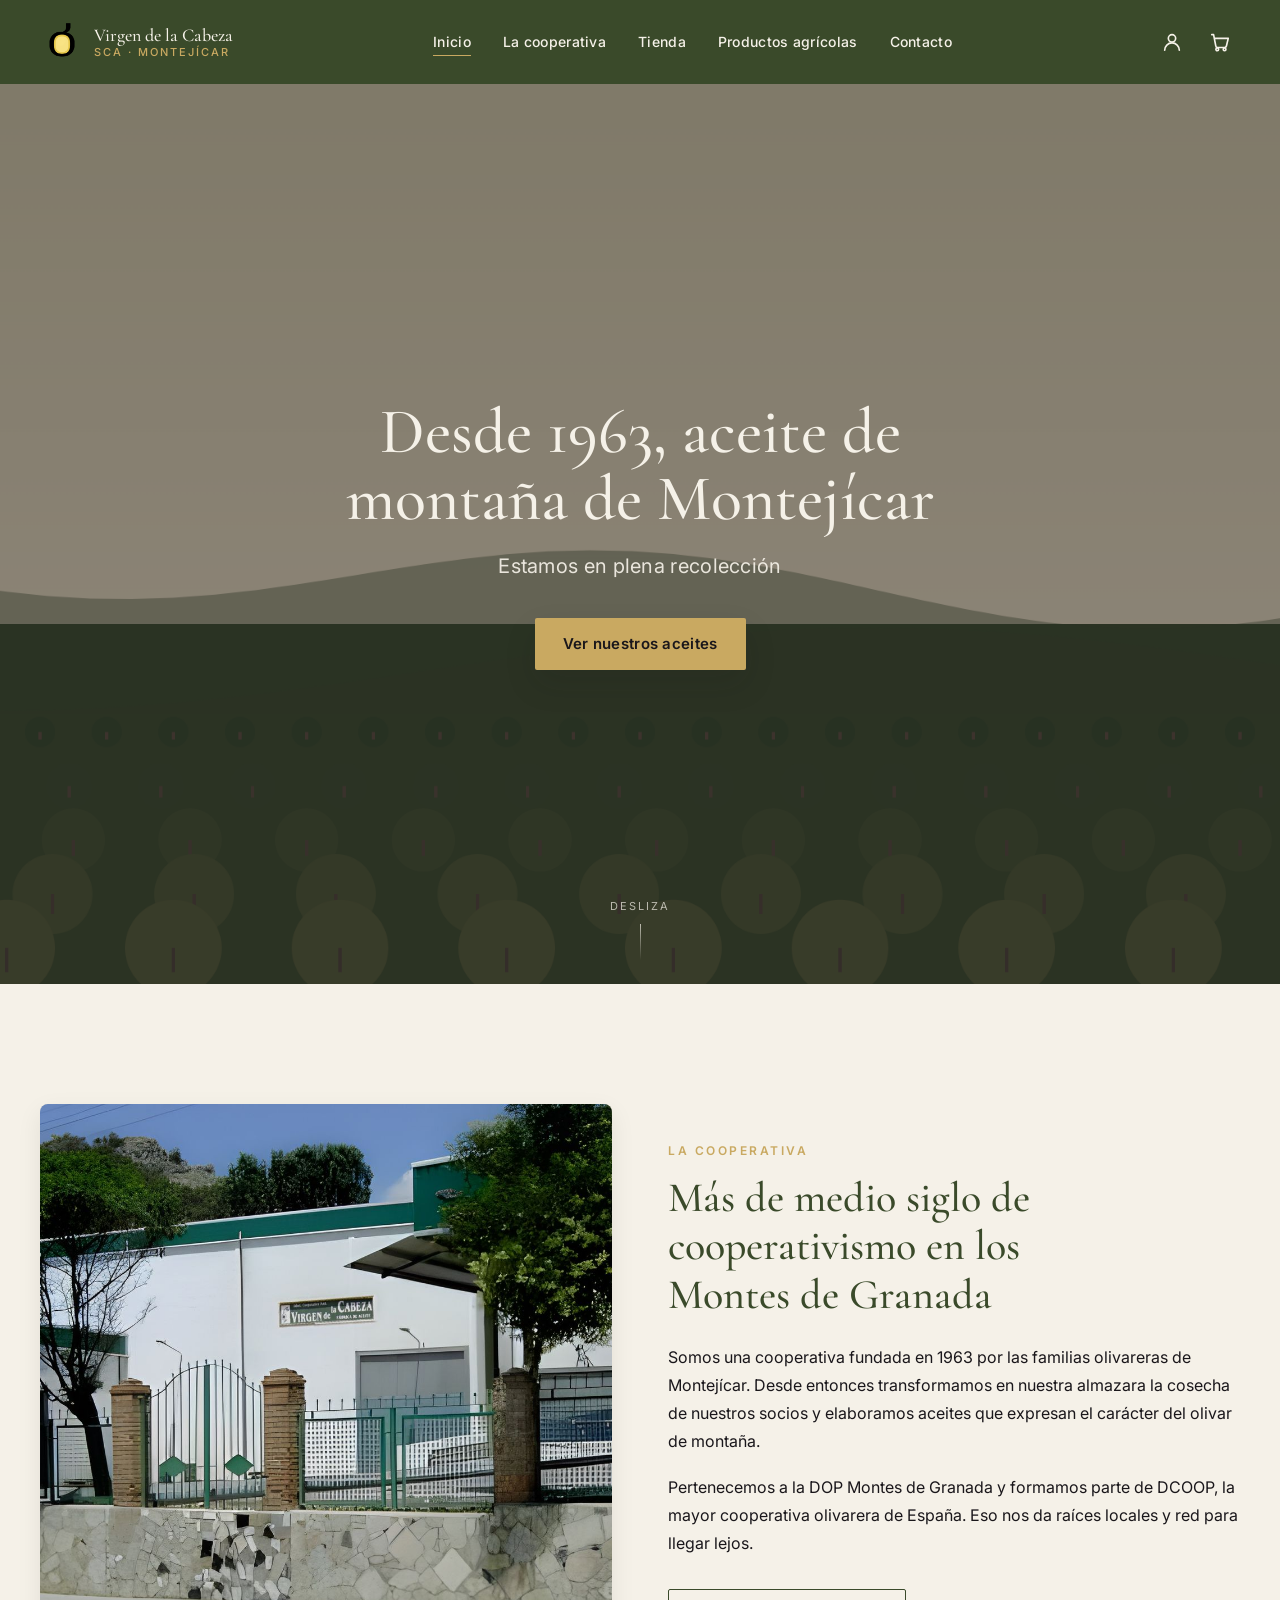
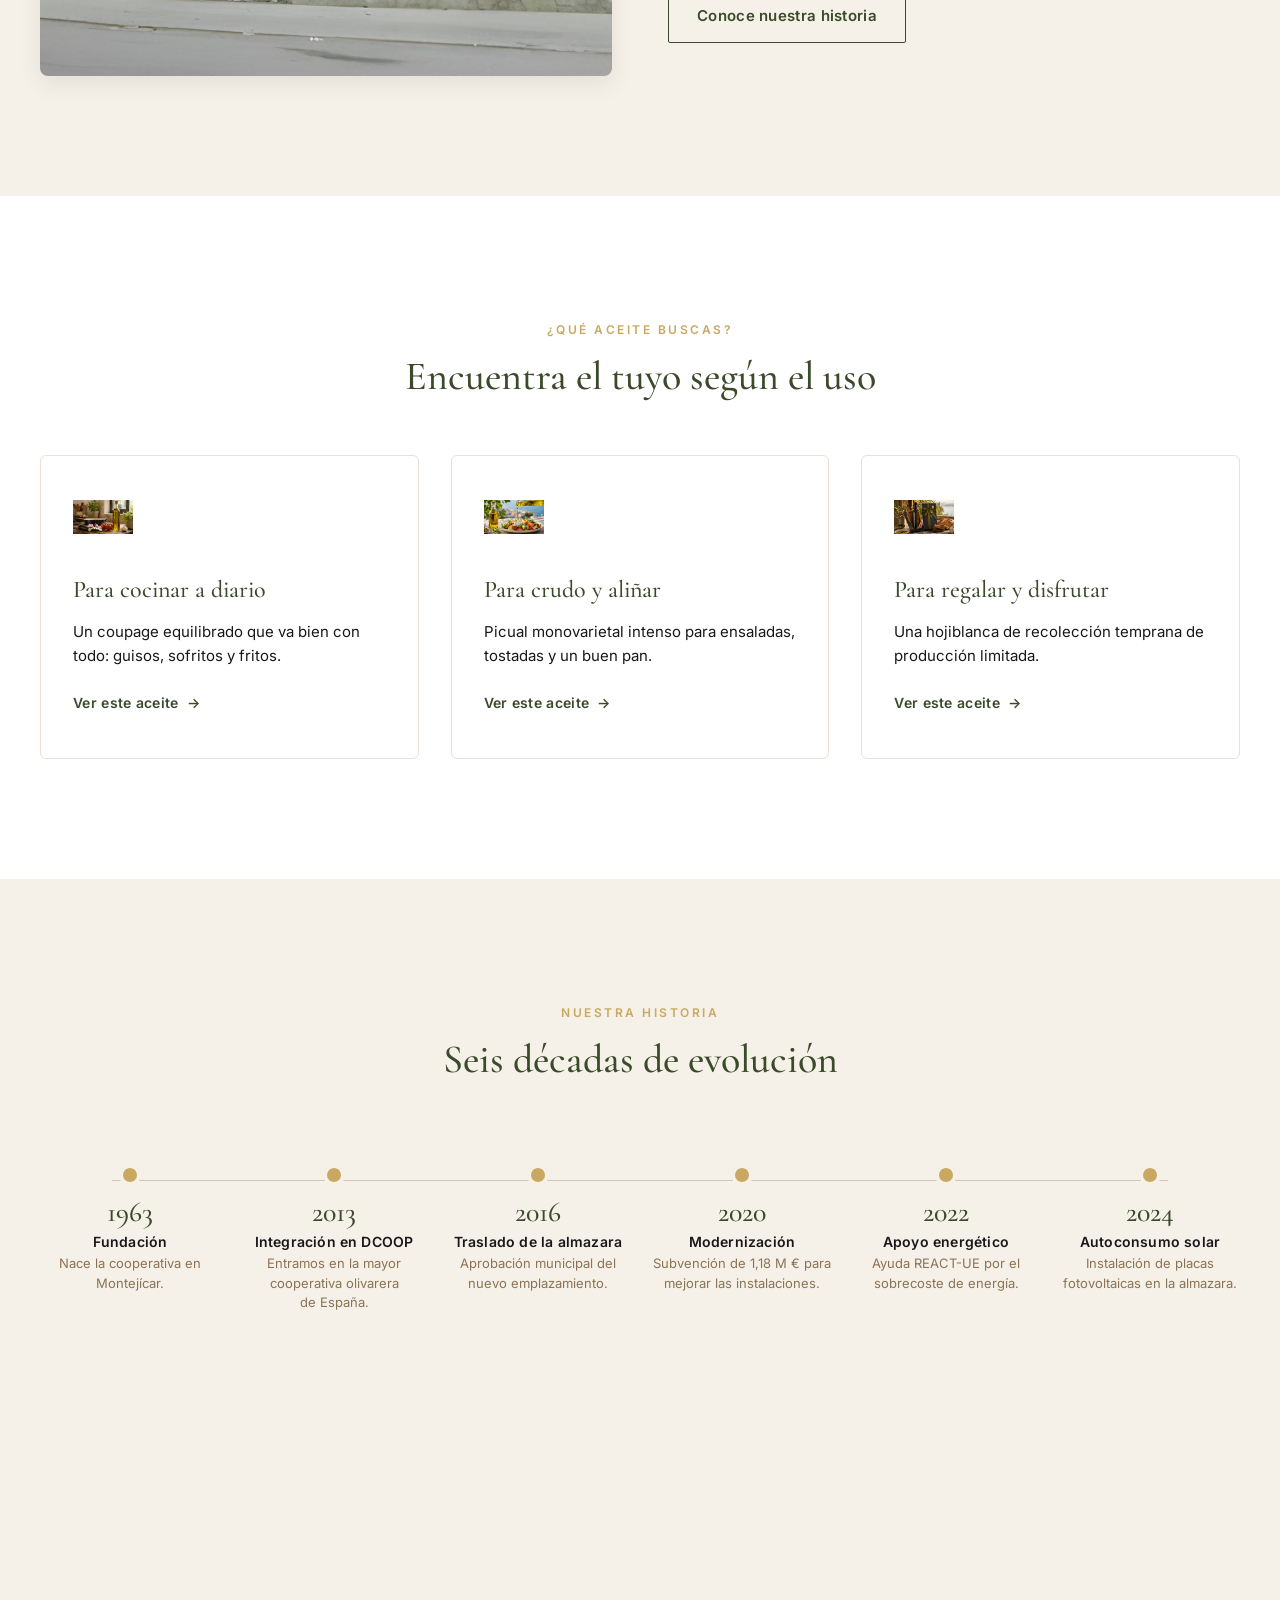
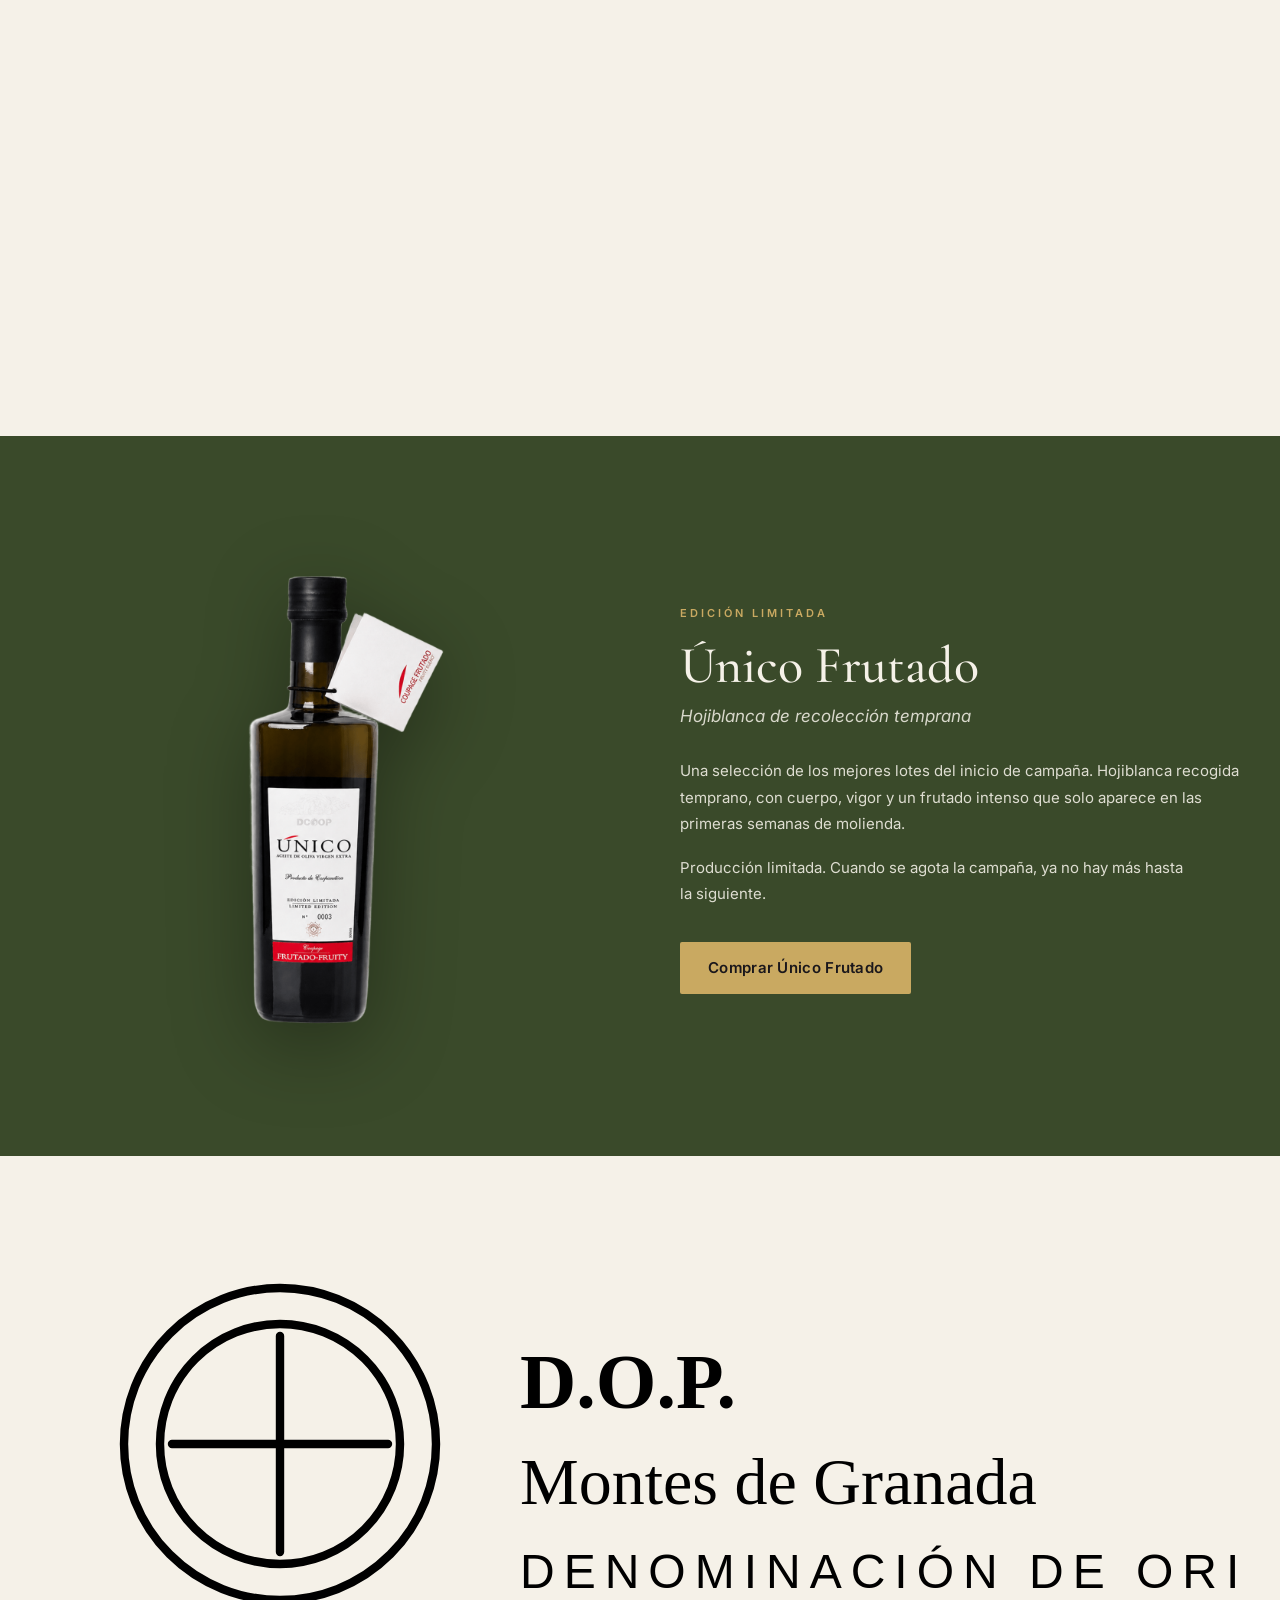
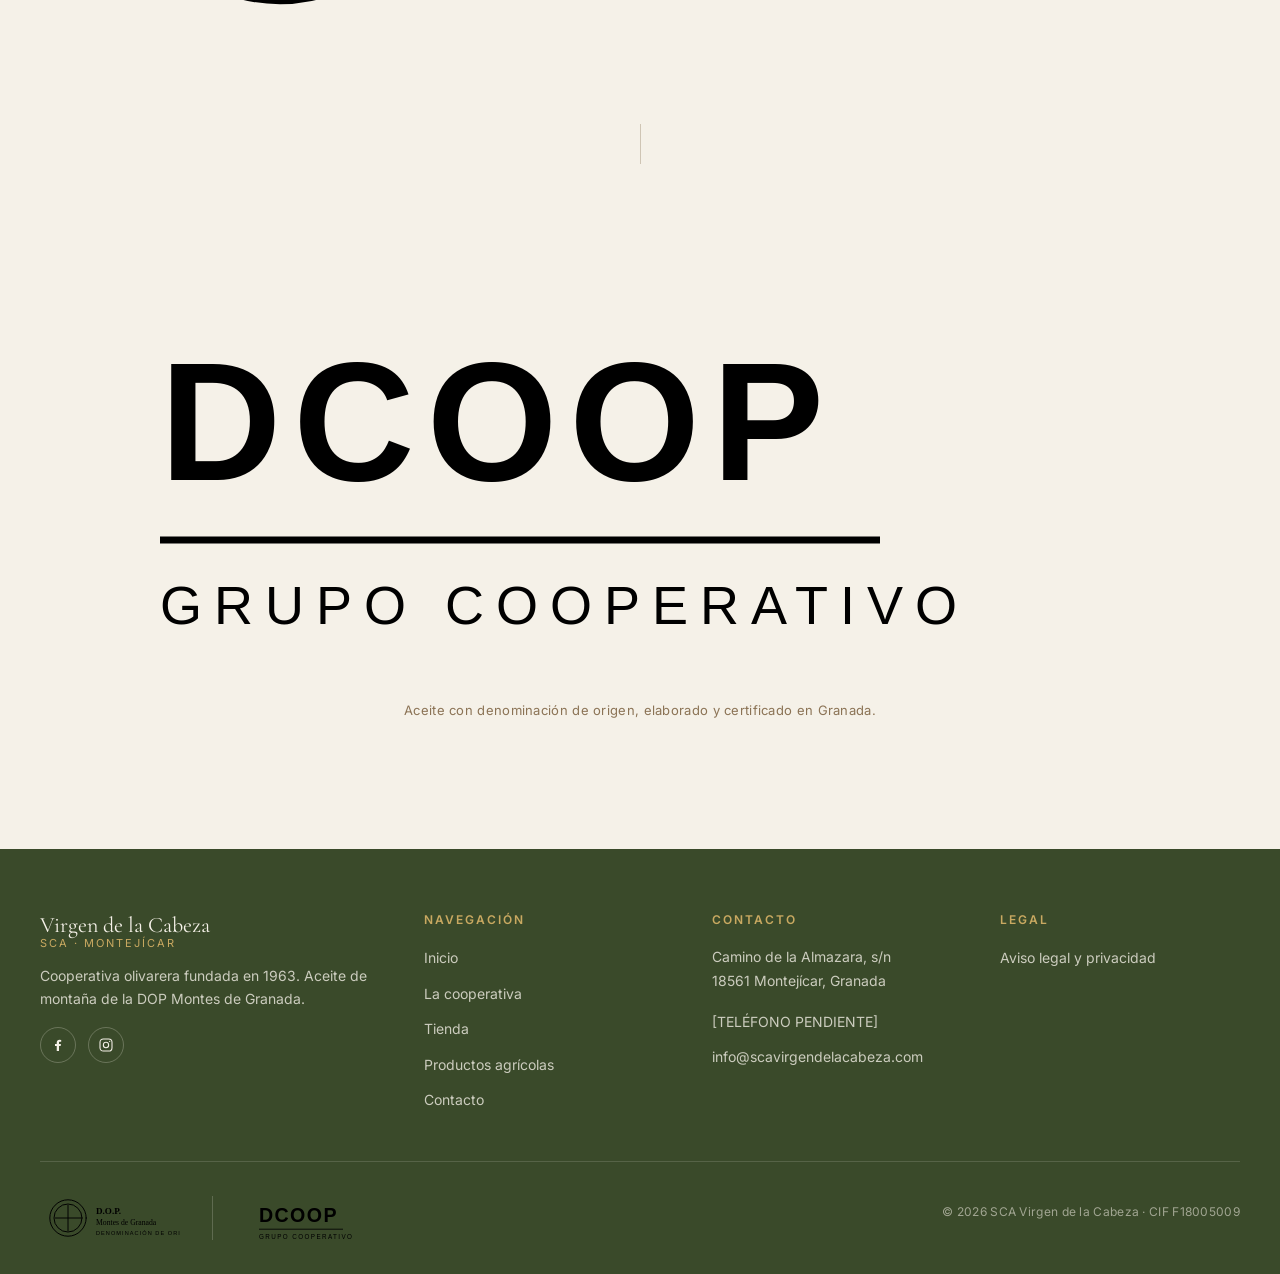
==== commit 53c9a566: "feat: actualizar enlaces redes sociales footer (Facebook e Instagram reales)" ====
--- a/index.html
+++ b/index.html
@@ -344,10 +344,10 @@
           </div>
           <p class="pie__texto">Cooperativa olivarera fundada en 1963. Aceite de montaña de la DOP Montes de Granada.</p>
           <div class="pie__redes">
-            <a class="pie__red" href="#" aria-label="Facebook">
+            <a class="pie__red" href="https://www.facebook.com/scavirgendelacabeza/?locale=es_ES" target="_blank" rel="noopener noreferrer" aria-label="Facebook">
               <svg width="16" height="16" viewBox="0 0 24 24" fill="currentColor" aria-hidden="true"><path d="M13.5 21v-7.5h2.5l.4-3H13.5V8.7c0-.9.3-1.5 1.6-1.5h1.7V4.4A24 24 0 0 0 14.3 4c-2.5 0-4.2 1.5-4.2 4.3v2.2H7.5v3h2.6V21h3.4Z"/></svg>
             </a>
-            <a class="pie__red" href="#" aria-label="Instagram">
+            <a class="pie__red" href="https://www.instagram.com/scavirgendelacabeza" target="_blank" rel="noopener noreferrer" aria-label="Instagram">
               <svg width="16" height="16" viewBox="0 0 24 24" fill="none" stroke="currentColor" stroke-width="1.6" aria-hidden="true">
                 <rect x="3" y="3" width="18" height="18" rx="5"/>
                 <circle cx="12" cy="12" r="4"/>
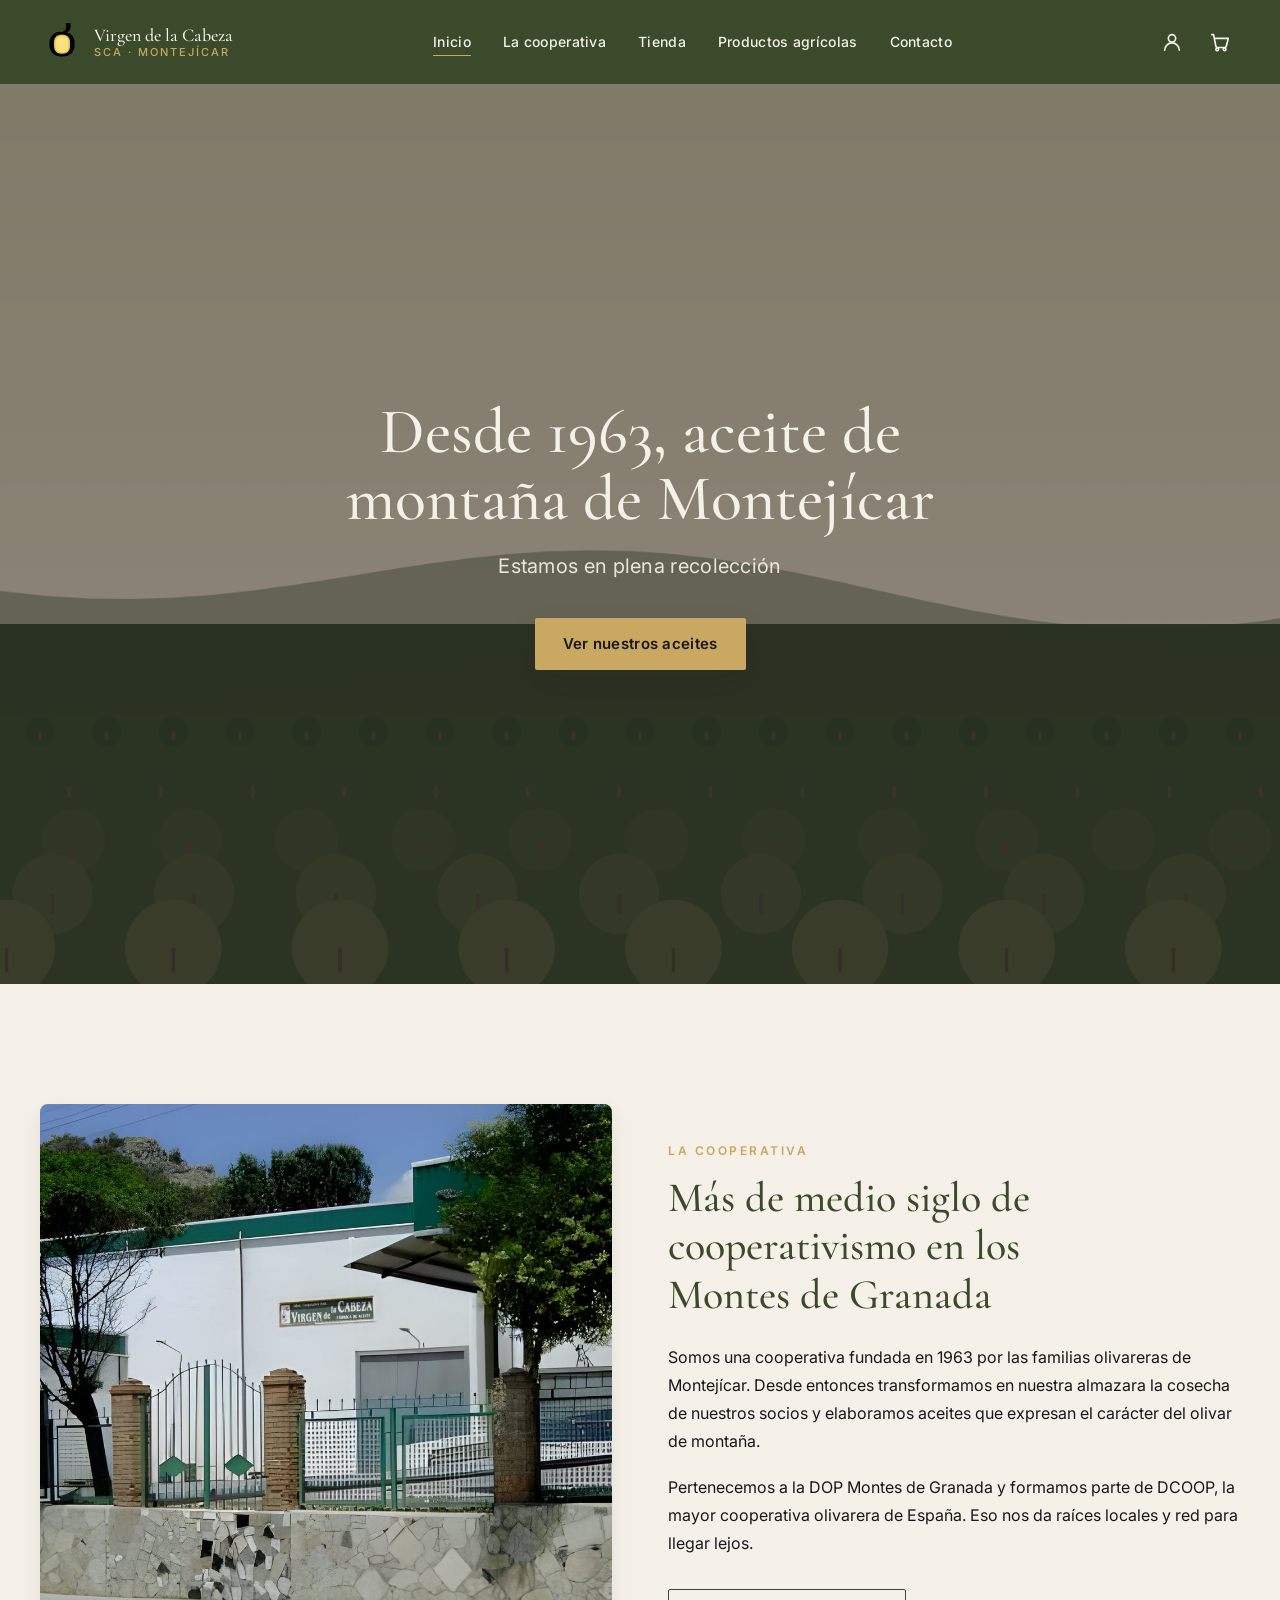
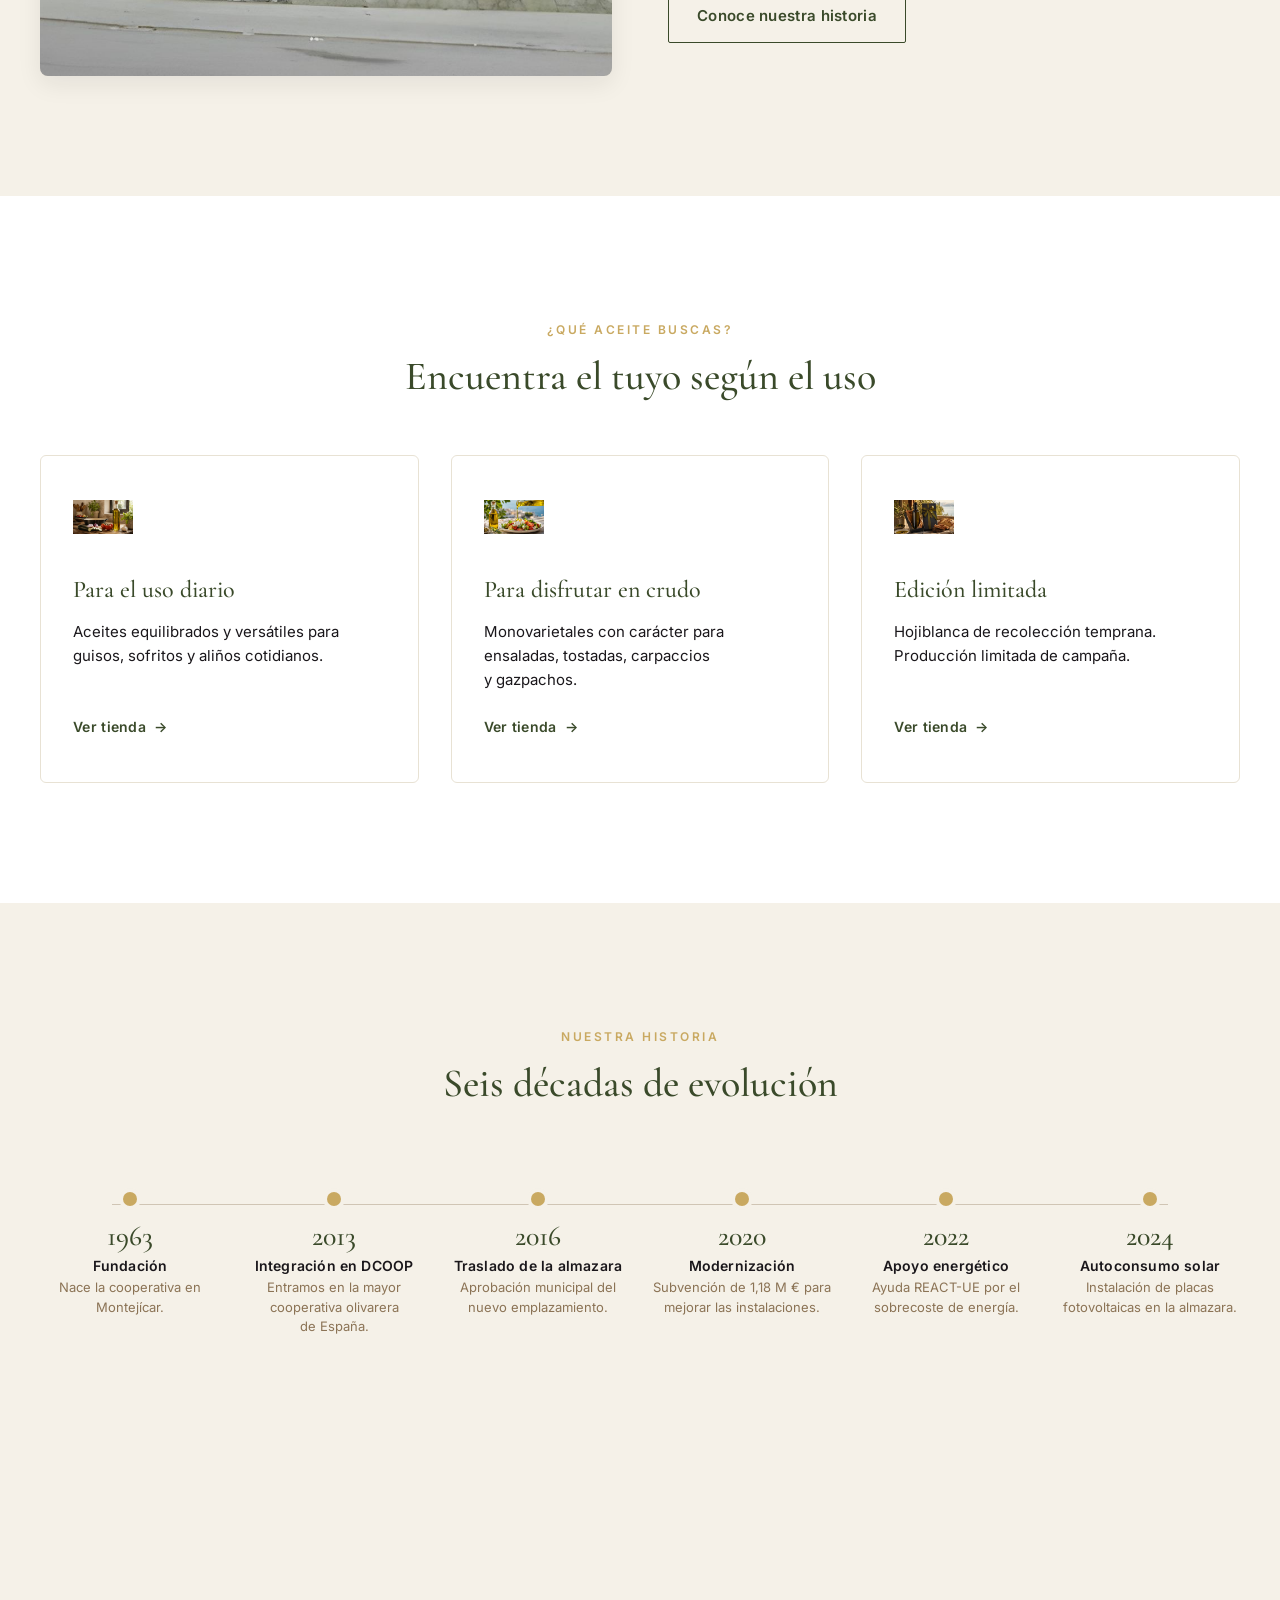
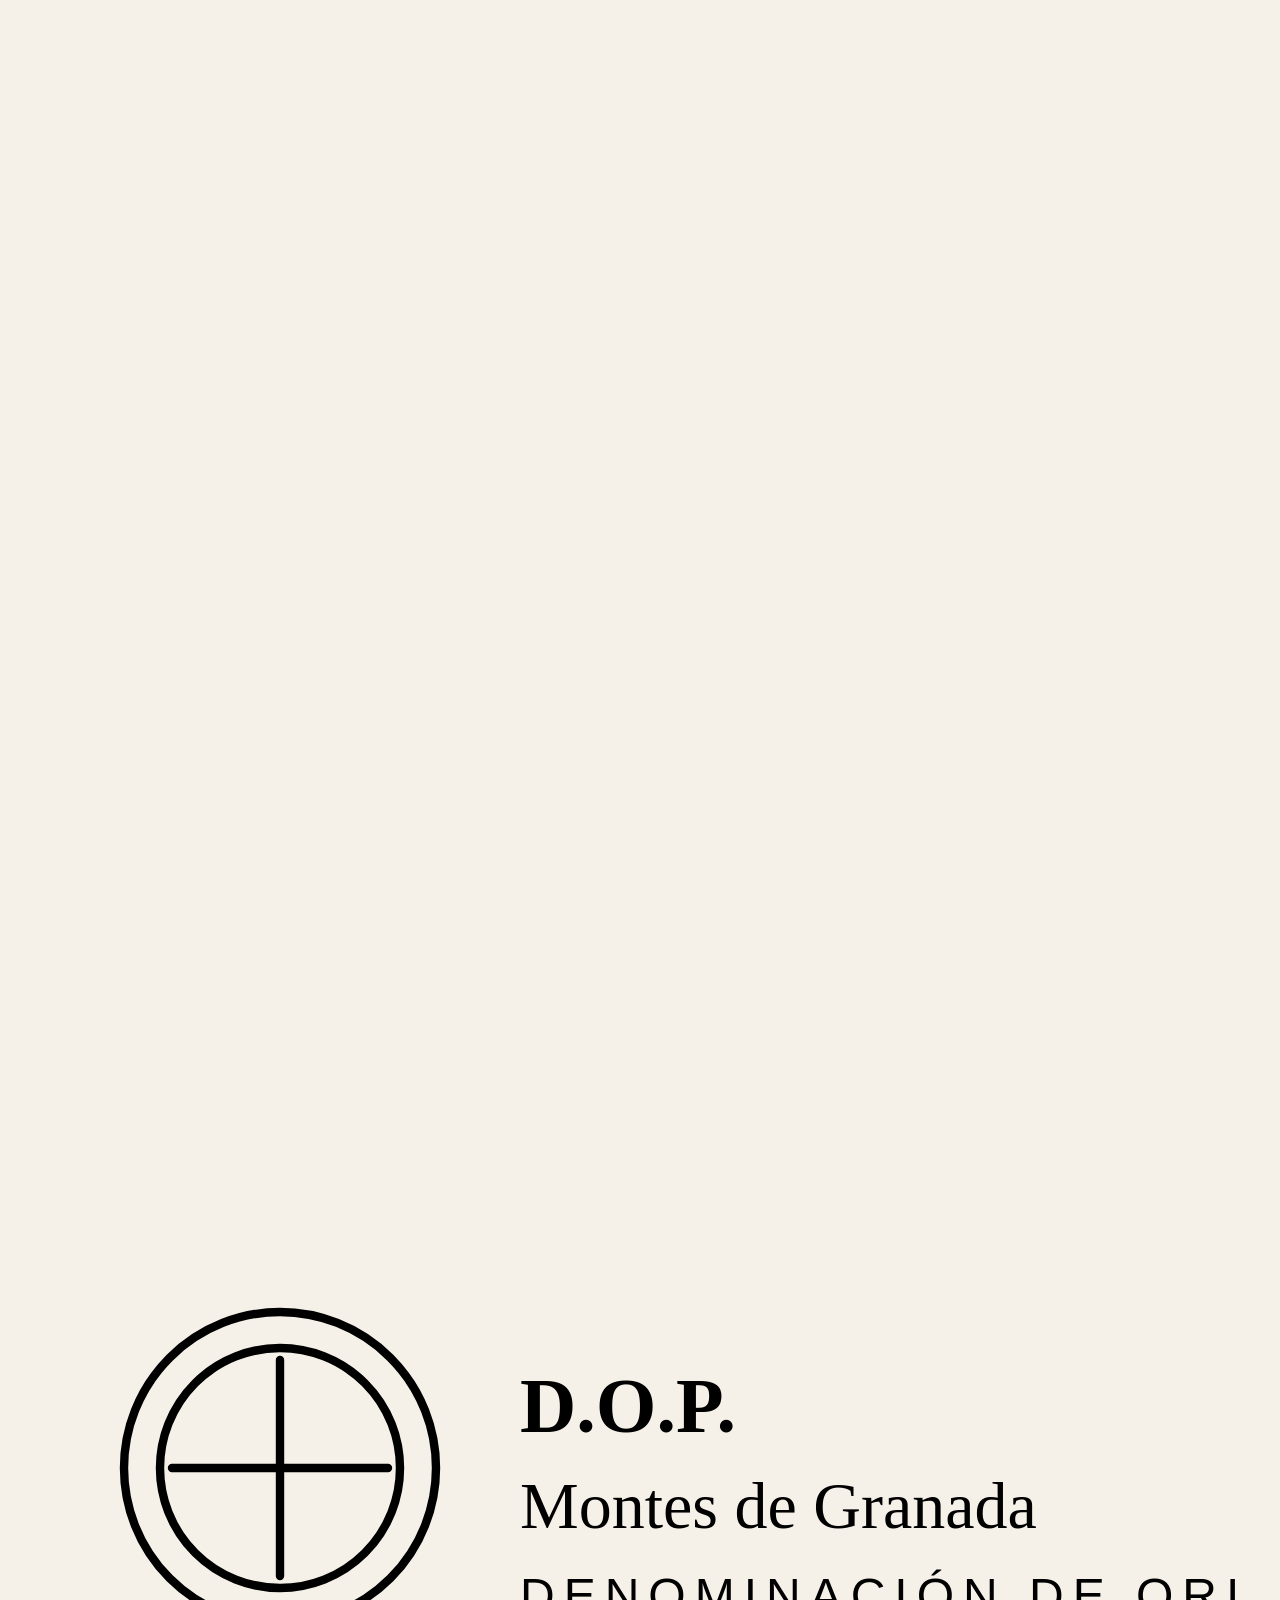
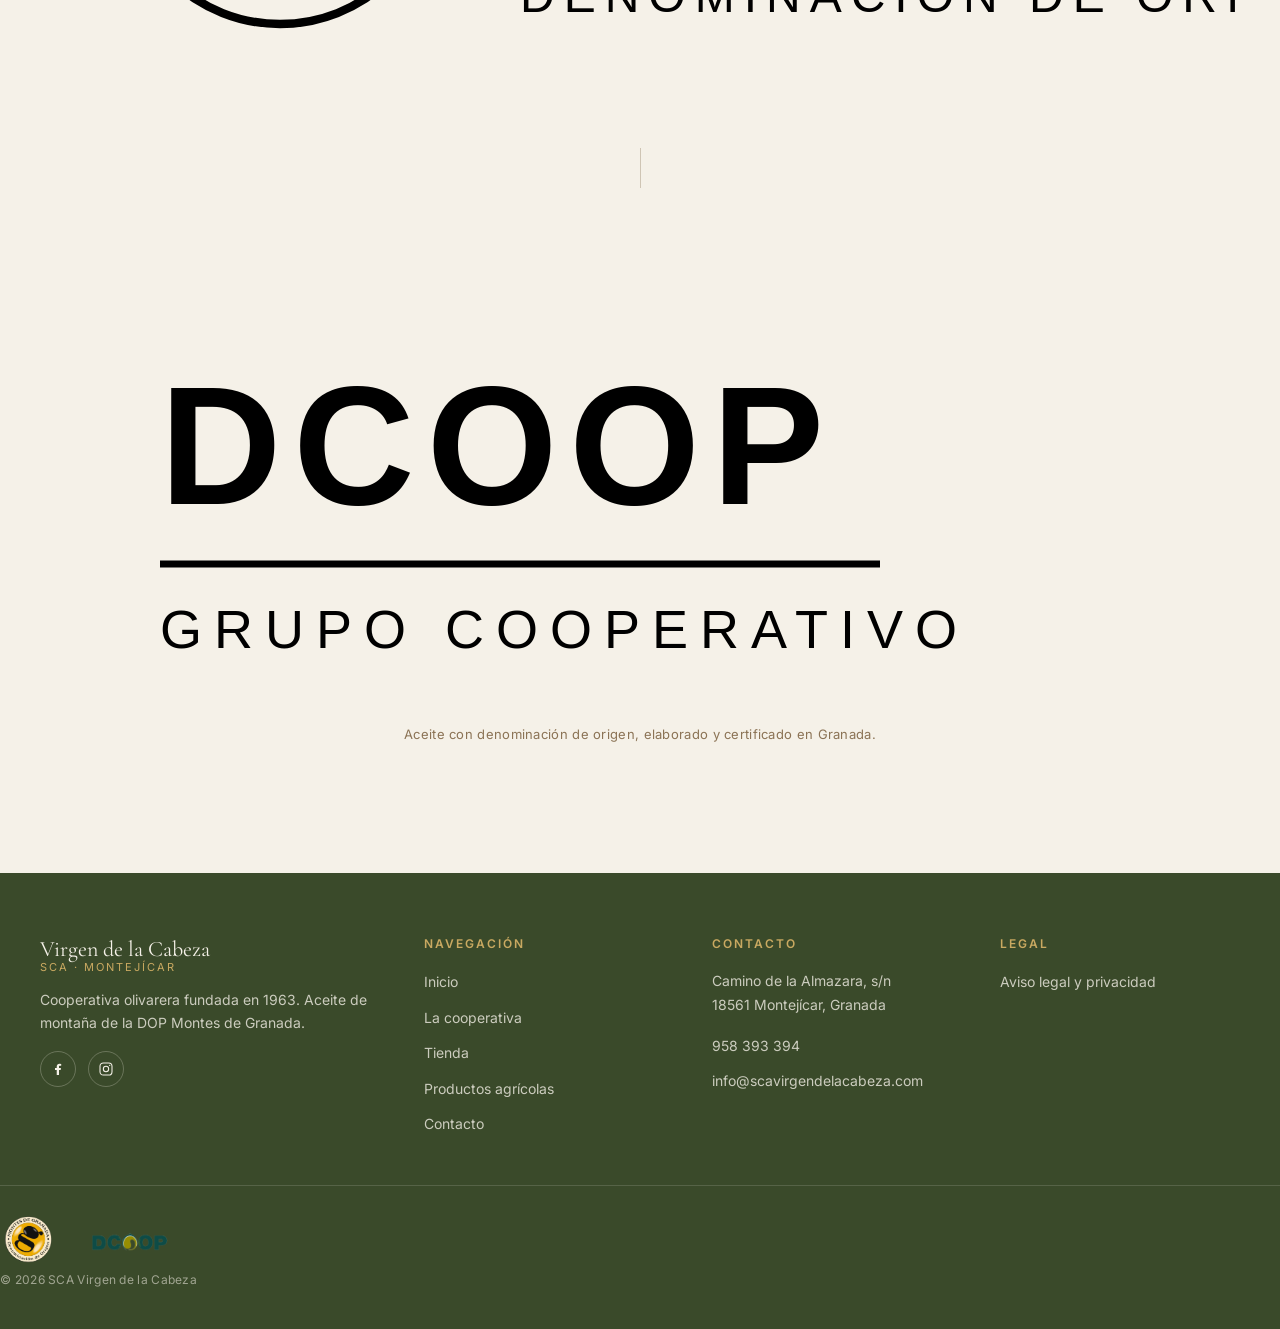
==== commit 55645074: "feat: aplicar cambios v4 - footer rediseñado, selector uso, textos destacado, teléfono real" ====
--- a/index.html
+++ b/index.html
@@ -92,6 +92,7 @@
       </div>
     </div>
 
+    <!-- Panel móvil (sólo se ve cuando aria-hidden="false") -->
     <div id="menu-movil" class="menu-movil" aria-hidden="true">
       <nav aria-label="Navegación móvil">
         <ul class="menu-movil__lista">
@@ -121,7 +122,7 @@
         playsinline
         preload="metadata"
         poster="assets/images/hero/hero-fallback.jpg"
-        src="assets/videos/Olivos.mp4"
+        data-src="assets/videos/Olivos.mp4"
         aria-hidden="true">
       </video>
       <div class="hero__overlay" aria-hidden="true"></div>
@@ -132,7 +133,7 @@
         <a href="tienda.html" class="boton boton--primario hero__cta">Ver nuestros aceites</a>
       </div>
 
-      <span class="hero__scroll-hint" aria-hidden="true">Desliza</span>
+      
     </section>
 
     <!-- ============================================================
@@ -172,32 +173,32 @@
           <h2 id="selector-titulo" class="titulo-bloque">Encuentra el tuyo según el uso</h2>
         </div>
         <div class="selector-uso__grid">
-          <a href="producto.html?id=aove-coupage" class="tarjeta-uso">
+          <a href="tienda.html#cat-dia-a-dia" class="tarjeta-uso">
             <div class="tarjeta-uso__icono">
               <img src="assets/images/products/cocinar-a-diario.png" alt=""
               aria-hidden="true" />
             </div>
-            <h3 class="tarjeta-uso__titulo">Para cocinar a diario</h3>
-            <p class="tarjeta-uso__descripcion">Un coupage equilibrado que va bien con todo: guisos, sofritos y fritos.</p>
-            <span class="tarjeta-uso__enlace">Ver este aceite <span class="tarjeta-uso__flecha">→</span></span>
+            <h3 class="tarjeta-uso__titulo">Para el uso diario</h3>
+            <p class="tarjeta-uso__descripcion">Aceites equilibrados y versátiles para guisos, sofritos y aliños cotidianos.</p>
+            <span class="tarjeta-uso__enlace">Ver tienda <span class="tarjeta-uso__flecha">→</span></span>
           </a>
-          <a href="producto.html?id=dcoop-seleccion-picual" class="tarjeta-uso">
+          <a href="tienda.html#cat-crudo" class="tarjeta-uso">
             <div class="tarjeta-uso__icono">
               <img src="assets/images/products/crudo-y-alinar.png" alt=""
               aria-hidden="true" />
             </div>
-            <h3 class="tarjeta-uso__titulo">Para crudo y aliñar</h3>
-            <p class="tarjeta-uso__descripcion">Picual monovarietal intenso para ensaladas, tostadas y un buen pan.</p>
-            <span class="tarjeta-uso__enlace">Ver este aceite <span class="tarjeta-uso__flecha">→</span></span>
+            <h3 class="tarjeta-uso__titulo">Para disfrutar en crudo</h3>
+            <p class="tarjeta-uso__descripcion">Monovarietales con carácter para ensaladas, tostadas, carpaccios y gazpachos.</p>
+            <span class="tarjeta-uso__enlace">Ver tienda <span class="tarjeta-uso__flecha">→</span></span>
           </a>
-          <a href="producto.html?id=unico-frutado" class="tarjeta-uso">
+          <a href="tienda.html#cat-regalar" class="tarjeta-uso">
             <div class="tarjeta-uso__icono">
               <img src="assets/images/products/regalar-y-disfrutar.png" alt=""
               aria-hidden="true" />
             </div>
-            <h3 class="tarjeta-uso__titulo">Para regalar y disfrutar</h3>
-            <p class="tarjeta-uso__descripcion">Una hojiblanca de recolección temprana de producción limitada.</p>
-            <span class="tarjeta-uso__enlace">Ver este aceite <span class="tarjeta-uso__flecha">→</span></span>
+            <h3 class="tarjeta-uso__titulo">Edición limitada</h3>
+            <p class="tarjeta-uso__descripcion">Hojiblanca de recolección temprana. Producción limitada de campaña.</p>
+            <span class="tarjeta-uso__enlace">Ver tienda <span class="tarjeta-uso__flecha">→</span></span>
           </a>
         </div>
       </div>
@@ -266,19 +267,19 @@
 
         <div class="virtudes__grid">
           <article class="virtud al-aparecer-hijo">
-            <img class="virtud__icono" src="assets/images/icons/montana.png" alt="" aria-hidden="true" />
+            <img class="virtud__icono" src="assets/images/icons/montana.svg" alt="" aria-hidden="true" />
             <h3 class="virtud__titulo">Aceite de montaña</h3>
             <p class="virtud__descripcion">Nuestro olivar crece a más de 900 metros. La maduración lenta da aceites con cuerpo, alto en ácido oleico y baja acidez.</p>
           </article>
 
           <article class="virtud al-aparecer-hijo">
-            <img class="virtud__icono" src="assets/images/icons/cooperativa.png" alt="" aria-hidden="true" />
+            <img class="virtud__icono" src="assets/images/icons/cooperativa.svg" alt="" aria-hidden="true" />
             <h3 class="virtud__titulo">Cooperativa familiar</h3>
             <p class="virtud__descripcion">Cientos de familias olivareras llevan décadas trayendo aquí su cosecha. Cada gota tiene un nombre detrás.</p>
           </article>
 
           <article class="virtud al-aparecer-hijo">
-            <img class="virtud__icono" src="assets/images/icons/medioambiente.png" alt="" aria-hidden="true" />
+            <img class="virtud__icono" src="assets/images/icons/medioambiente.svg" alt="" aria-hidden="true" />
             <h3 class="virtud__titulo">Compromiso con el medio ambiente</h3>
             <p class="virtud__descripcion">Hemos modernizado la almazara con ayudas públicas y autoconsumo fotovoltaico para reducir nuestra huella energética.</p>
           </article>
@@ -302,14 +303,14 @@
         <div class="destacado__texto-wrapper">
           <span class="destacado__sello">Edición limitada</span>
           <h2 id="destacado-titulo" class="destacado__titulo">Único Frutado</h2>
-          <p class="destacado__subtitulo">Hojiblanca de recolección temprana</p>
+          <p class="destacado__subtitulo">Nuestro AOVE más exclusivo</p>
           <p class="destacado__texto">
-            Una selección de los mejores lotes del inicio de campaña. Hojiblanca recogida temprano, con cuerpo, vigor y un frutado intenso que solo aparece en las primeras semanas de molienda.
+            Un aceite reservado para los paladares más exigentes, con una producción muy reducida —muy por debajo de la del resto de nuestros aceites— elaborado a partir de una cuidada selección de los mejores lotes de campaña.
           </p>
           <p class="destacado__texto">
-            Producción limitada. Cuando se agota la campaña, ya no hay más hasta la siguiente.
+            Una edición exclusiva y limitada. Cuando se agotan las botellas, ya no hay más hasta la siguiente cosecha.
           </p>
-          <a href="producto.html?id=unico-frutado" class="boton boton--primario destacado__cta">Comprar Único Frutado</a>
+          <a href="tienda.html#cat-regalar" class="boton boton--primario destacado__cta">Comprar Único Frutado</a>
         </div>
       </div>
     </section>
@@ -377,7 +378,7 @@
             18561 Montejícar, Granada
           </p>
           <ul class="pie__lista">
-            <li><a href="tel:+34958000000">[TELÉFONO PENDIENTE]</a></li>
+            <li><a href="tel:+34958393394">958 393 394</a></li>
             <li><a href="mailto:info@scavirgendelacabeza.com">info@scavirgendelacabeza.com</a></li>
           </ul>
         </div>
@@ -391,13 +392,17 @@
         </div>
       </div>
 
-      <div class="pie__franja">
+    </div>
+
+    <!-- Franja inferior a ancho completo -->
+    <div class="pie__franja">
+      <div class="pie__franja-inner">
         <div class="pie__sellos">
-          <img src="assets/images/certifications/dop-montes-granada.svg" alt="DOP Montes de Granada" />
-          <span class="pie__sellos-divisor" aria-hidden="true"></span>
-          <img src="assets/images/certifications/dcoop.svg" alt="DCOOP" />
-        </div>
-        <p class="pie__copyright">© <span id="anyo-actual">2026</span> SCA Virgen de la Cabeza · CIF F18005009</p>
+          <img src="assets/images/certifications/montes-de-granada.png" alt="DOP Montes de Granada" />
+          <img src="assets/images/certifications/dcoop.png" alt="DCOOP" />
+        </div>
+        <span class="pie__franja-sep" aria-hidden="true"></span>
+        <p class="pie__copyright">© <span id="anyo-actual">2026</span> SCA Virgen de la Cabeza</p>
       </div>
     </div>
   </footer>
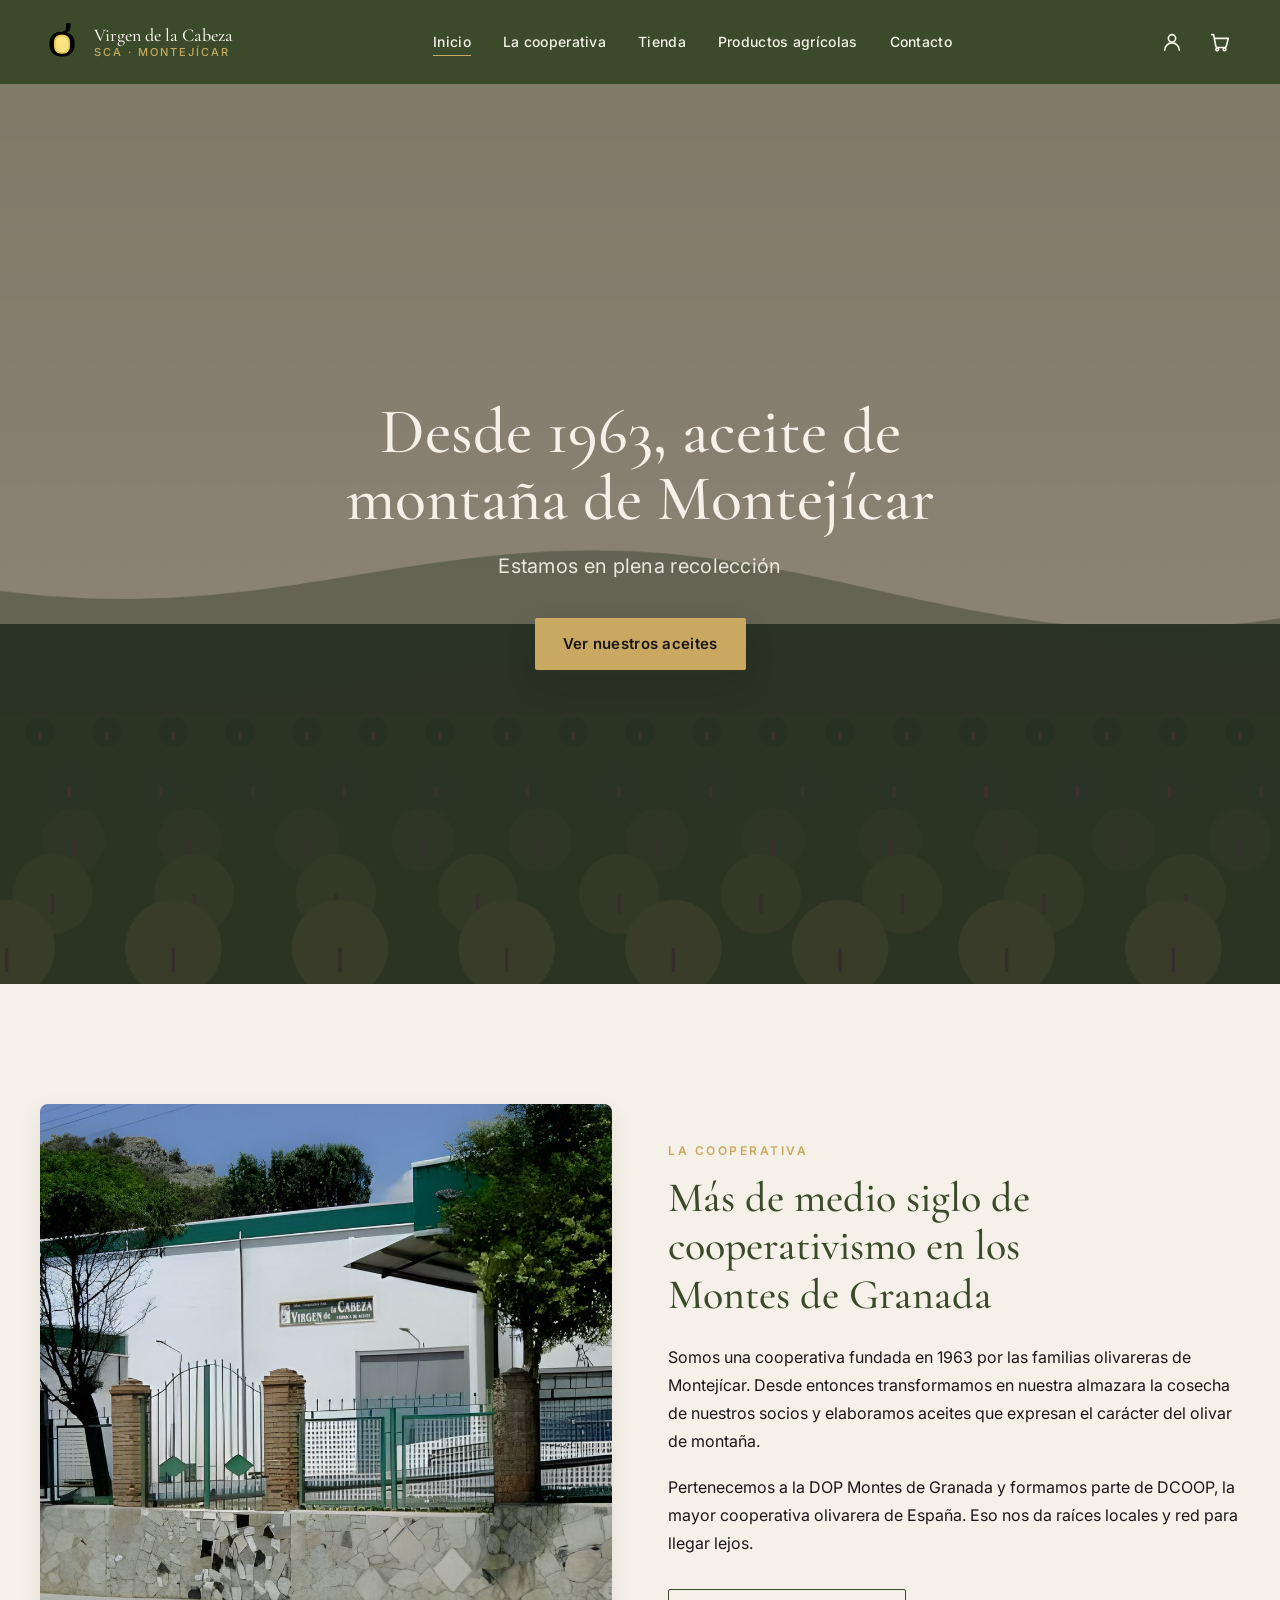
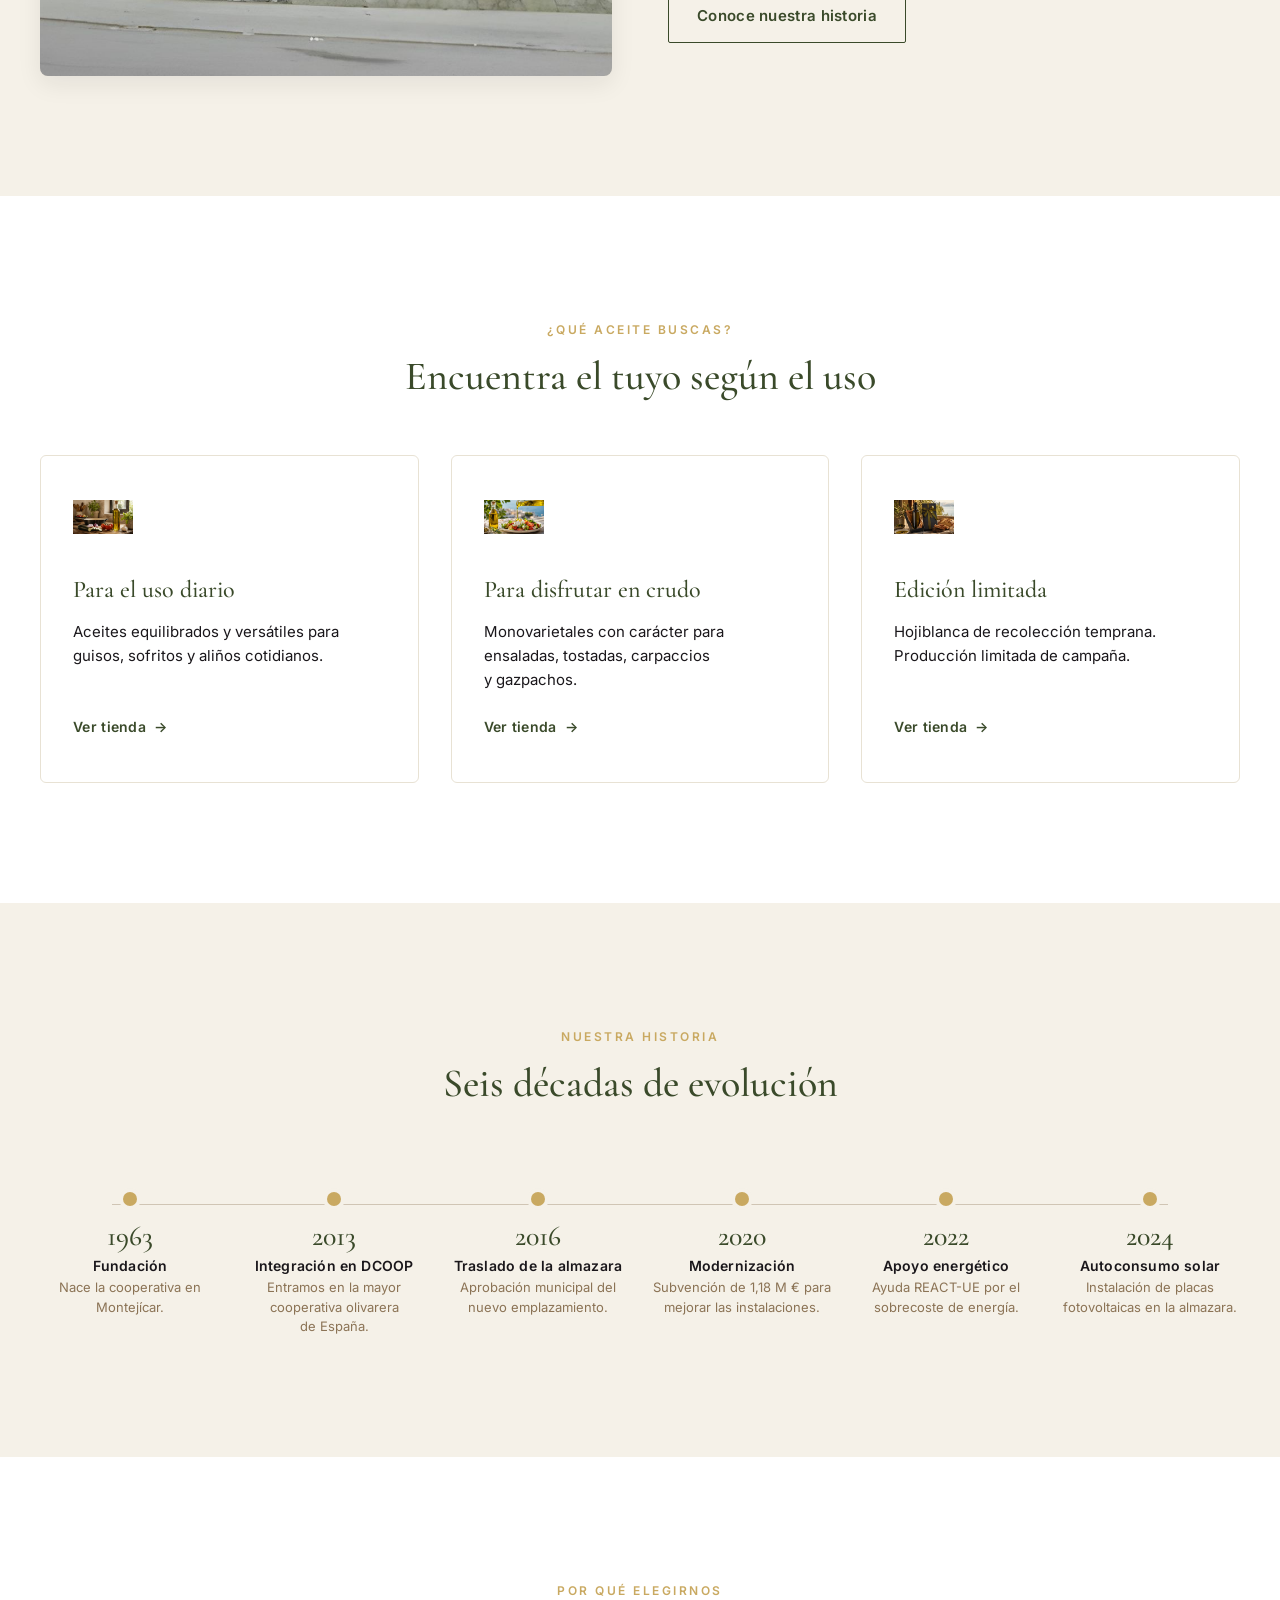
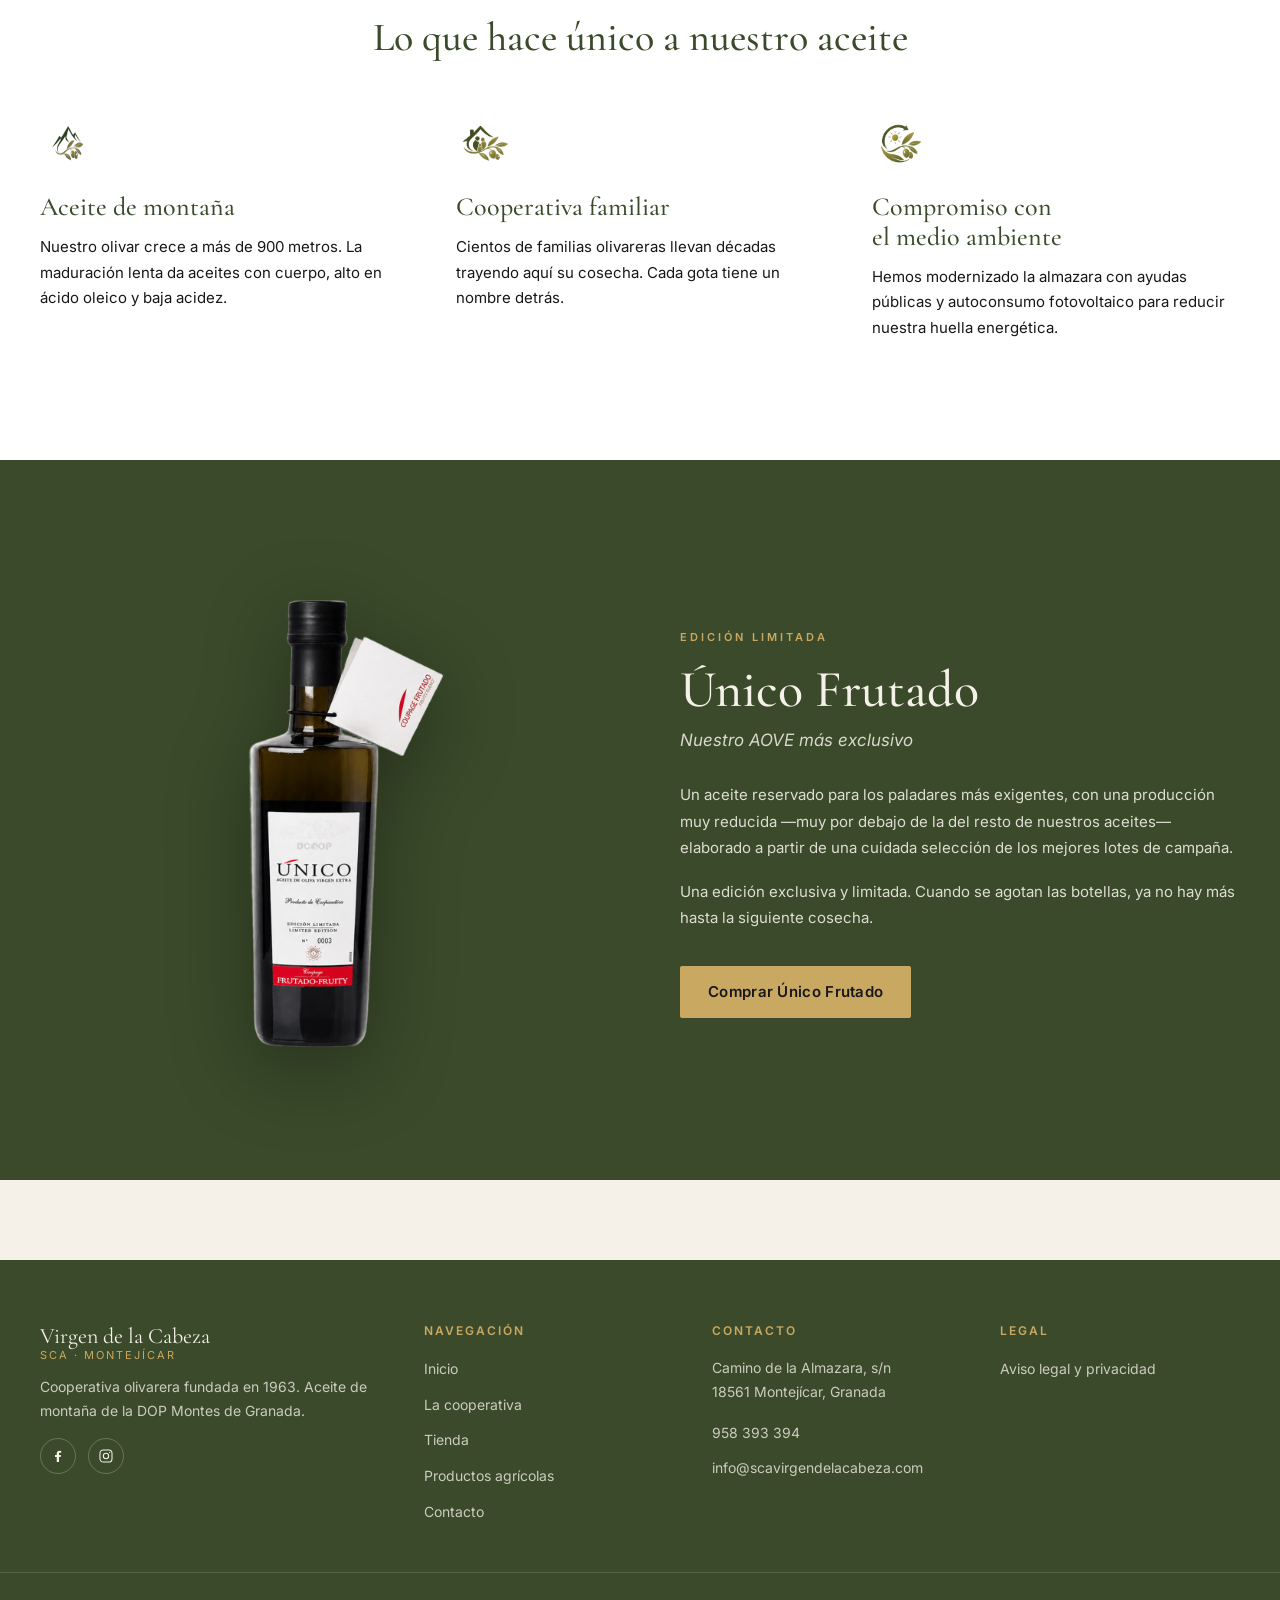
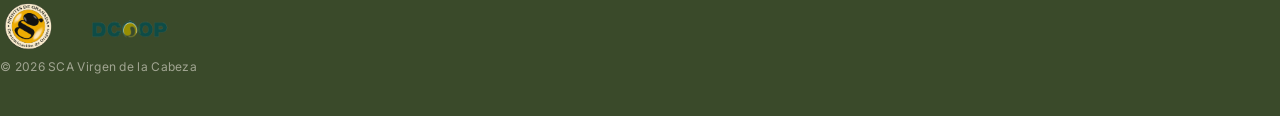
==== commit e42a1e68: "fix: restaurar iconos .png del compañero y eliminar sección validadores antigua" ====
--- a/index.html
+++ b/index.html
@@ -267,19 +267,19 @@
 
         <div class="virtudes__grid">
           <article class="virtud al-aparecer-hijo">
-            <img class="virtud__icono" src="assets/images/icons/montana.svg" alt="" aria-hidden="true" />
+            <img class="virtud__icono" src="assets/images/icons/montana.png" alt="" aria-hidden="true" />
             <h3 class="virtud__titulo">Aceite de montaña</h3>
             <p class="virtud__descripcion">Nuestro olivar crece a más de 900 metros. La maduración lenta da aceites con cuerpo, alto en ácido oleico y baja acidez.</p>
           </article>
 
           <article class="virtud al-aparecer-hijo">
-            <img class="virtud__icono" src="assets/images/icons/cooperativa.svg" alt="" aria-hidden="true" />
+            <img class="virtud__icono" src="assets/images/icons/cooperativa.png" alt="" aria-hidden="true" />
             <h3 class="virtud__titulo">Cooperativa familiar</h3>
             <p class="virtud__descripcion">Cientos de familias olivareras llevan décadas trayendo aquí su cosecha. Cada gota tiene un nombre detrás.</p>
           </article>
 
           <article class="virtud al-aparecer-hijo">
-            <img class="virtud__icono" src="assets/images/icons/medioambiente.svg" alt="" aria-hidden="true" />
+            <img class="virtud__icono" src="assets/images/icons/medioambiente.png" alt="" aria-hidden="true" />
             <h3 class="virtud__titulo">Compromiso con el medio ambiente</h3>
             <p class="virtud__descripcion">Hemos modernizado la almazara con ayudas públicas y autoconsumo fotovoltaico para reducir nuestra huella energética.</p>
           </article>
@@ -314,22 +314,7 @@
         </div>
       </div>
     </section>
-
-    <!-- ============================================================
-         7. FRANJA DE VALIDADORES
-         ============================================================ -->
-    <section class="validadores al-aparecer" aria-label="Certificaciones">
-      <div class="contenedor">
-        <div class="validadores__sellos">
-          <img src="assets/images/certifications/dop-montes-granada.svg" alt="Denominación de Origen Protegida Montes de Granada" />
-          <span class="validadores__divisor" aria-hidden="true"></span>
-          <img src="assets/images/certifications/dcoop.svg" alt="Grupo cooperativo DCOOP" />
-        </div>
-        <p class="validadores__texto">Aceite con denominación de origen, elaborado y certificado en Granada.</p>
-      </div>
-    </section>
-
-  </main>
+</main>
 
   <!-- ============================================================
        FOOTER GLOBAL
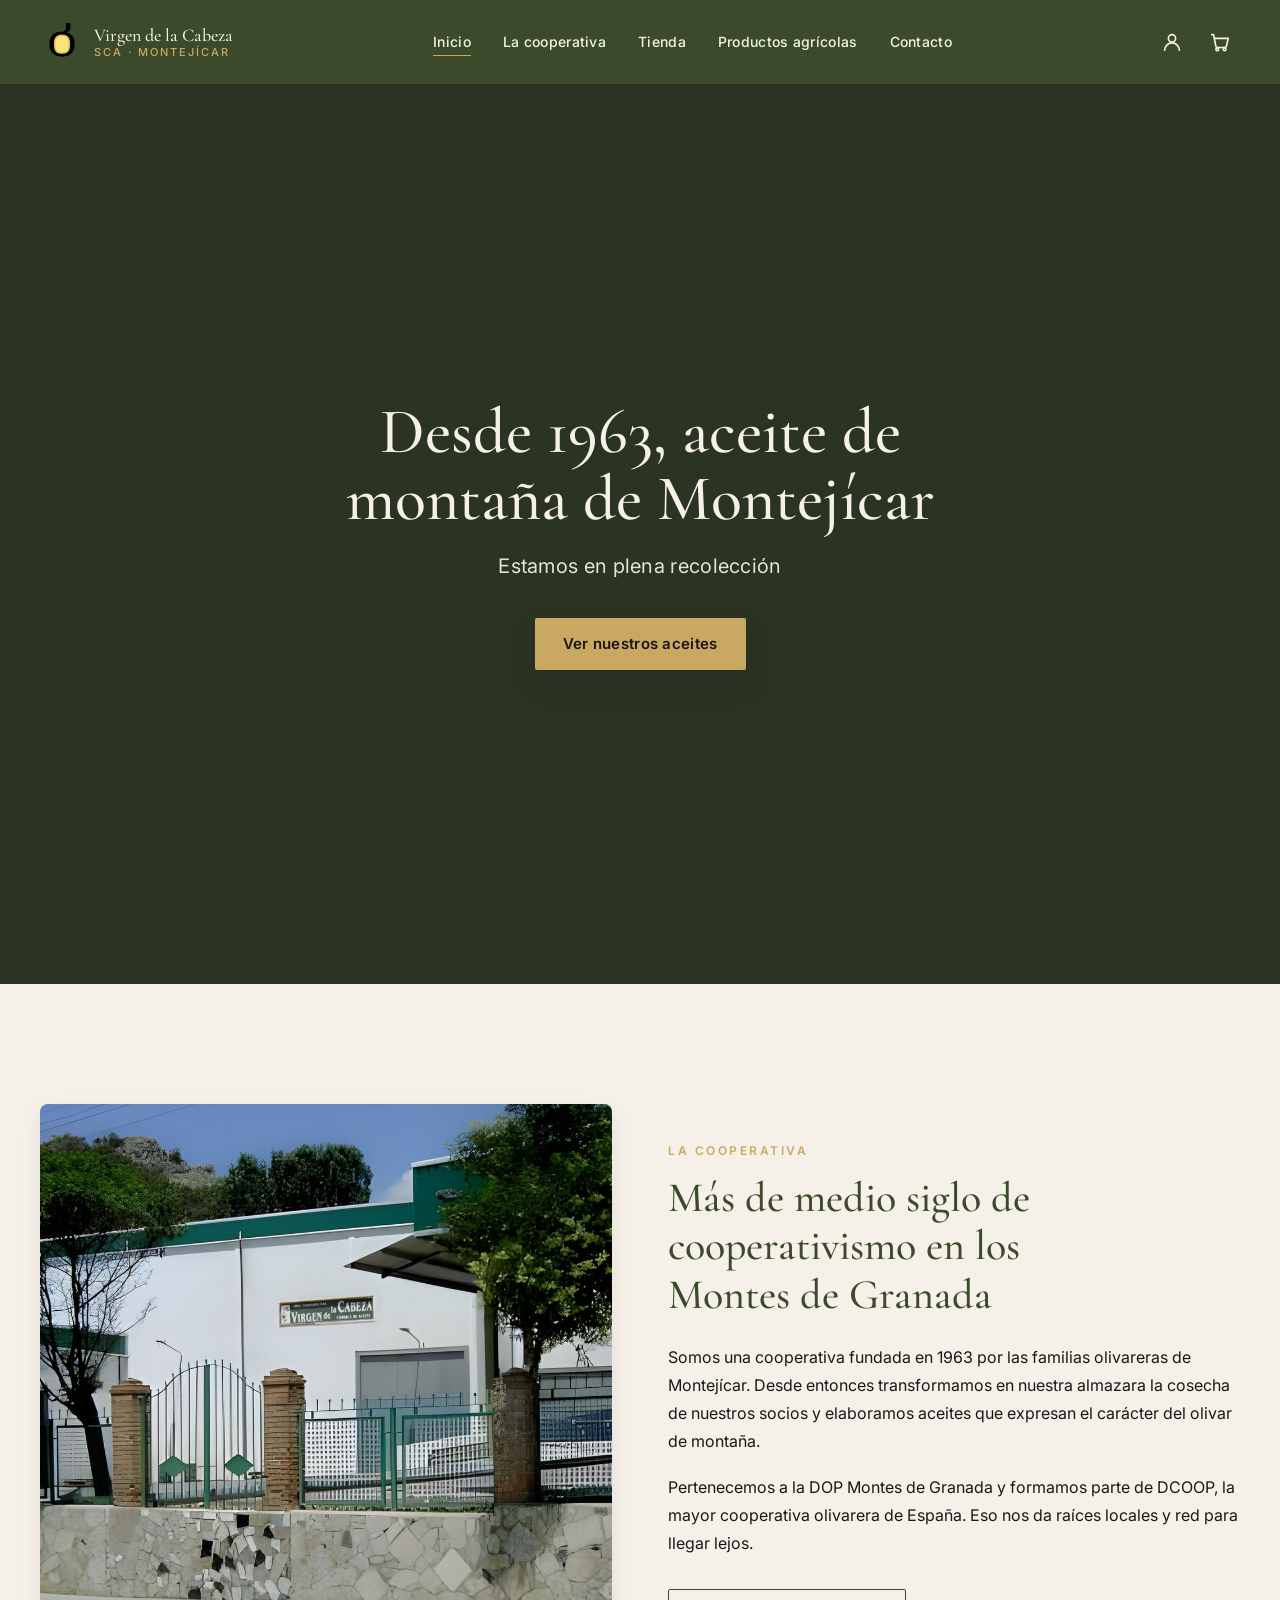
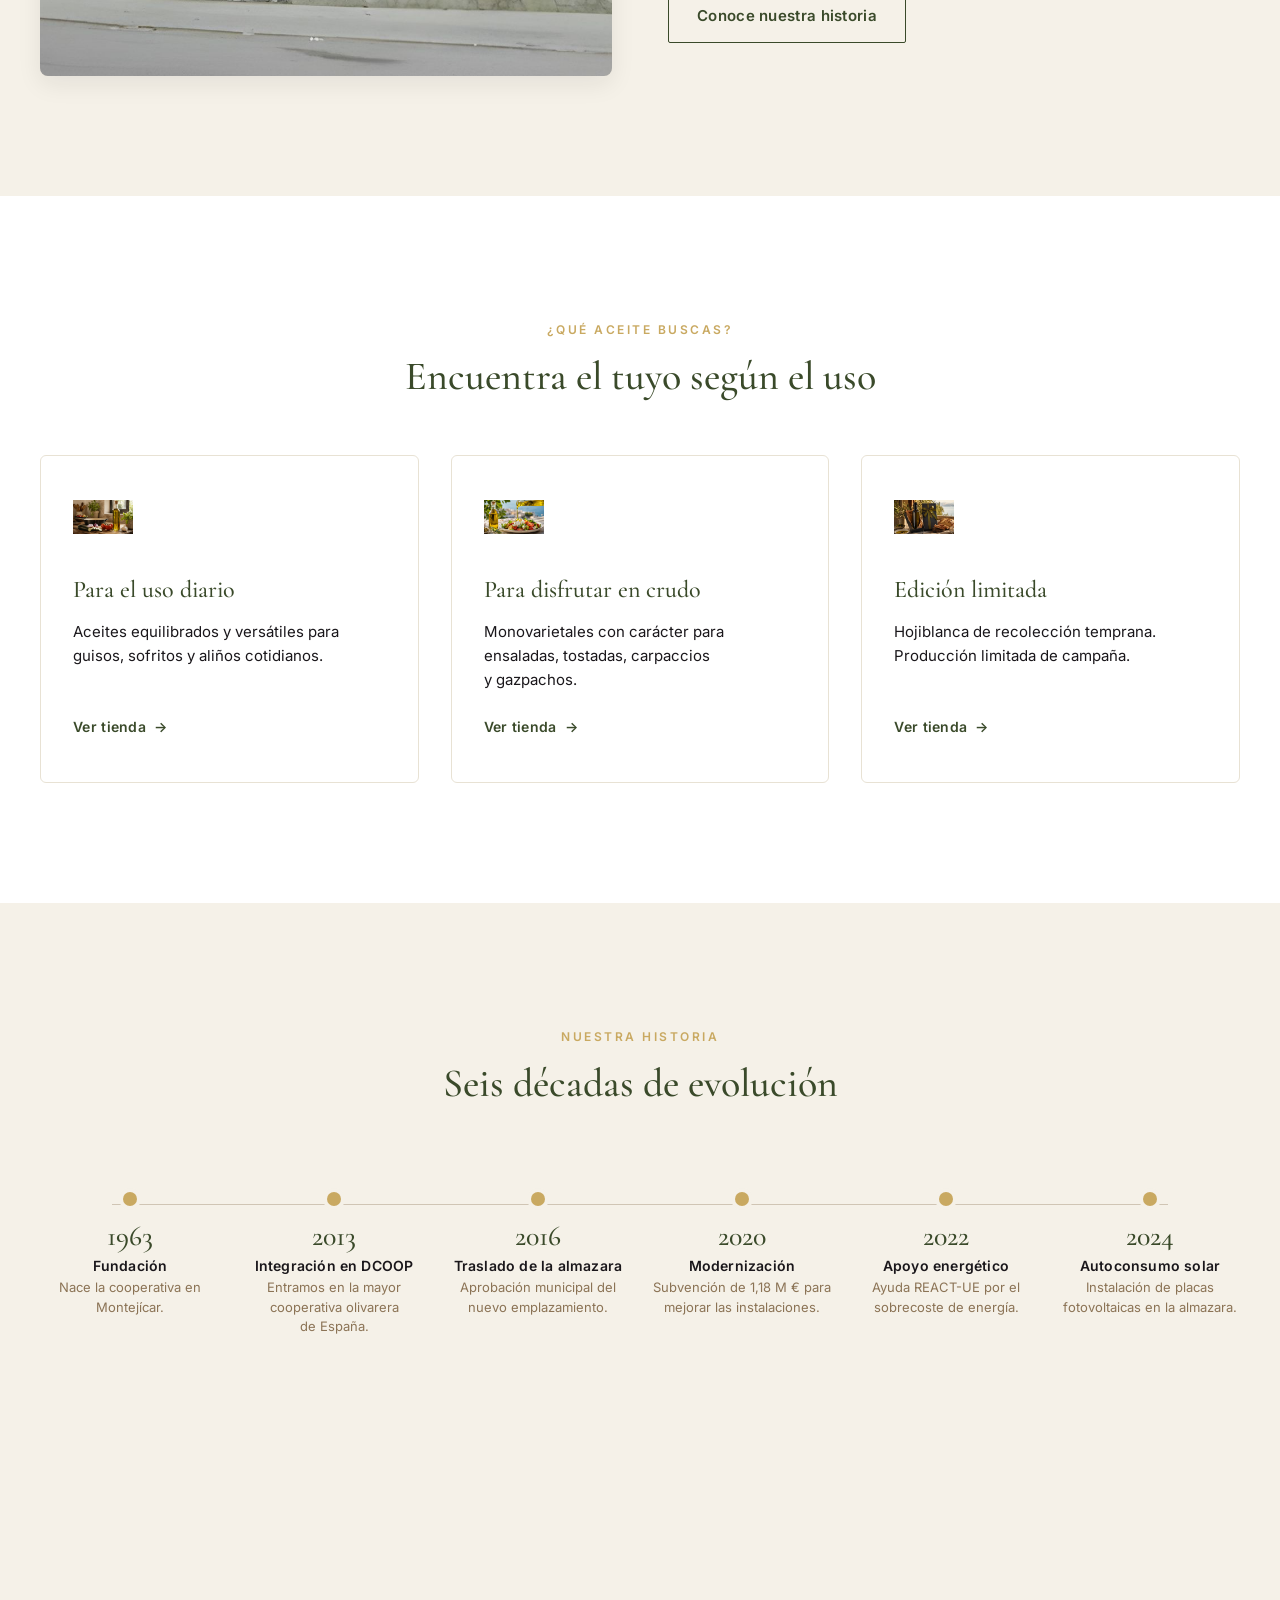
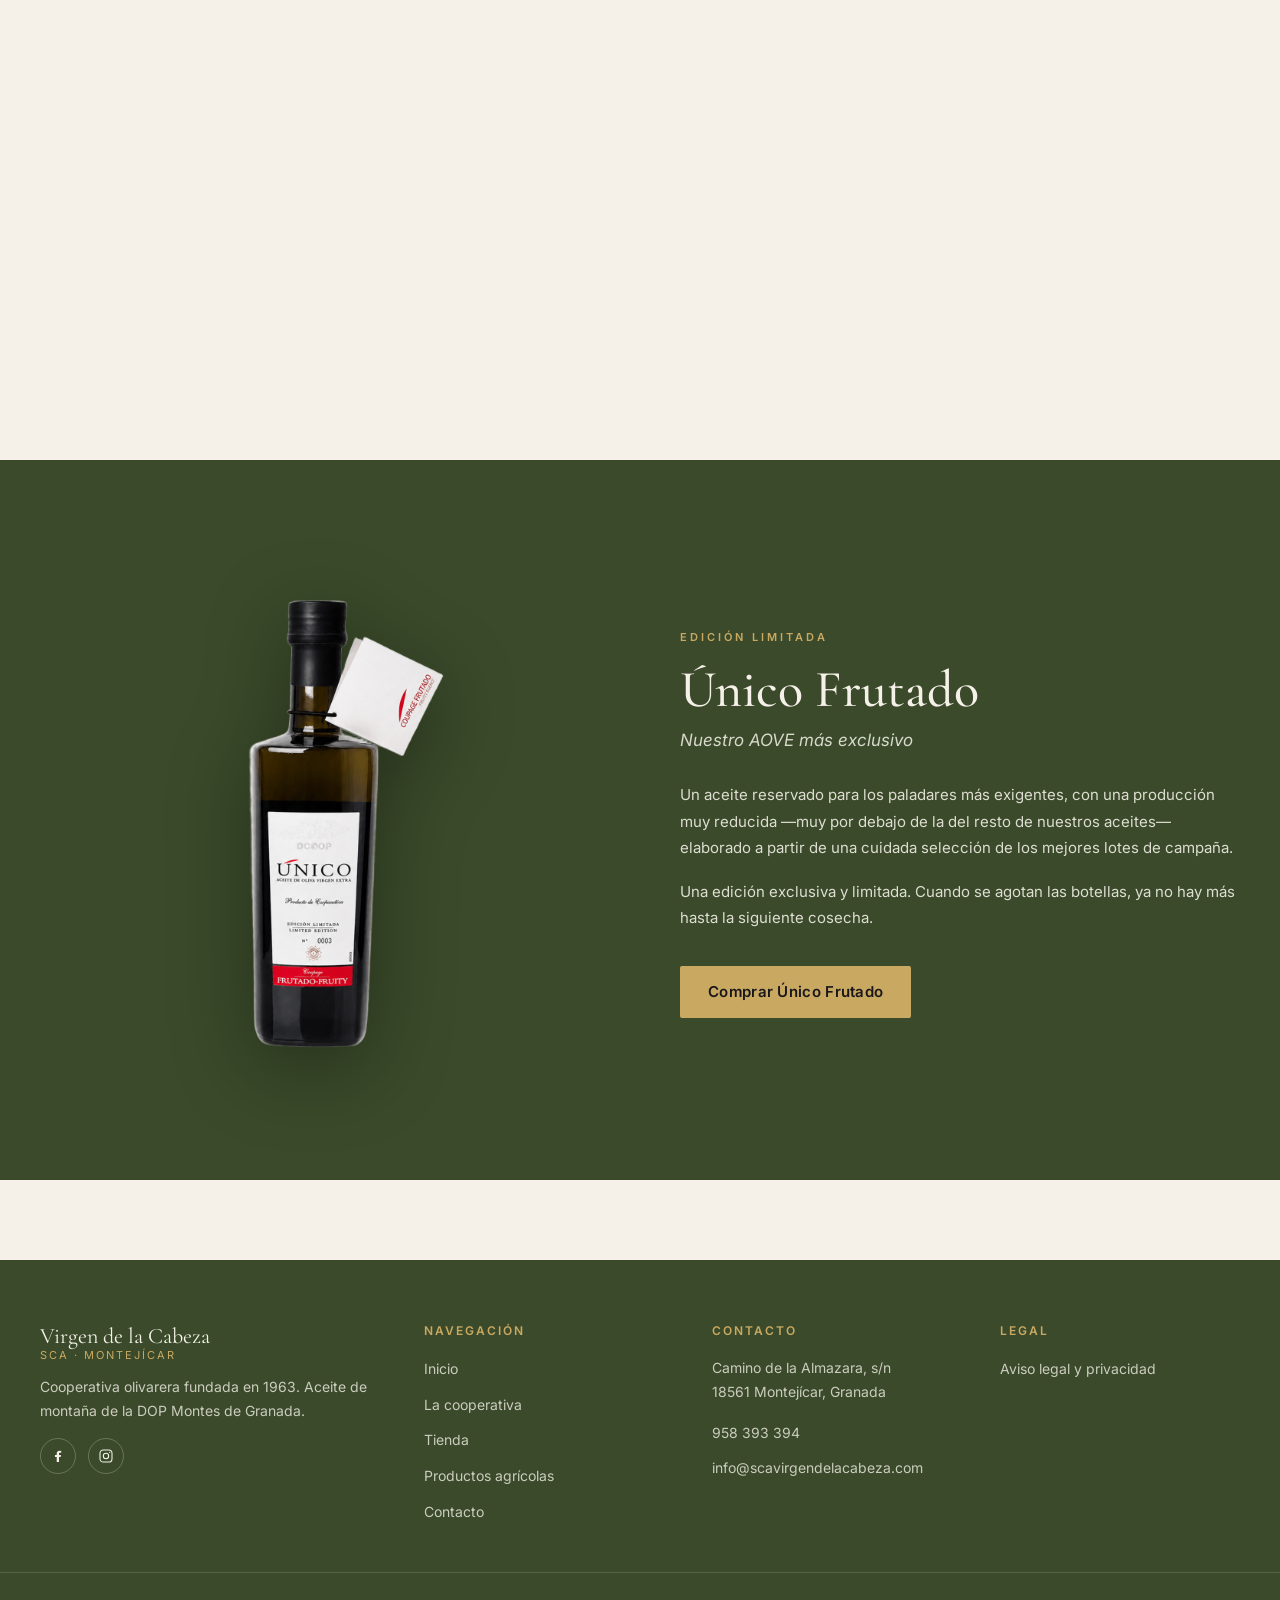
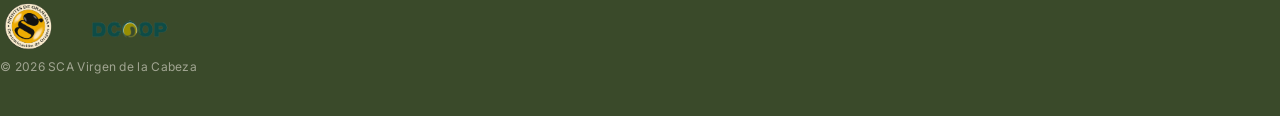
==== commit eb5a1168: "Update index.html" ====
--- a/index.html
+++ b/index.html
@@ -121,8 +121,7 @@
         loop
         playsinline
         preload="metadata"
-        poster="assets/images/hero/hero-fallback.jpg"
-        data-src="assets/videos/Olivos.mp4"
+        src="assets/videos/Olivos.mp4"
         aria-hidden="true">
       </video>
       <div class="hero__overlay" aria-hidden="true"></div>
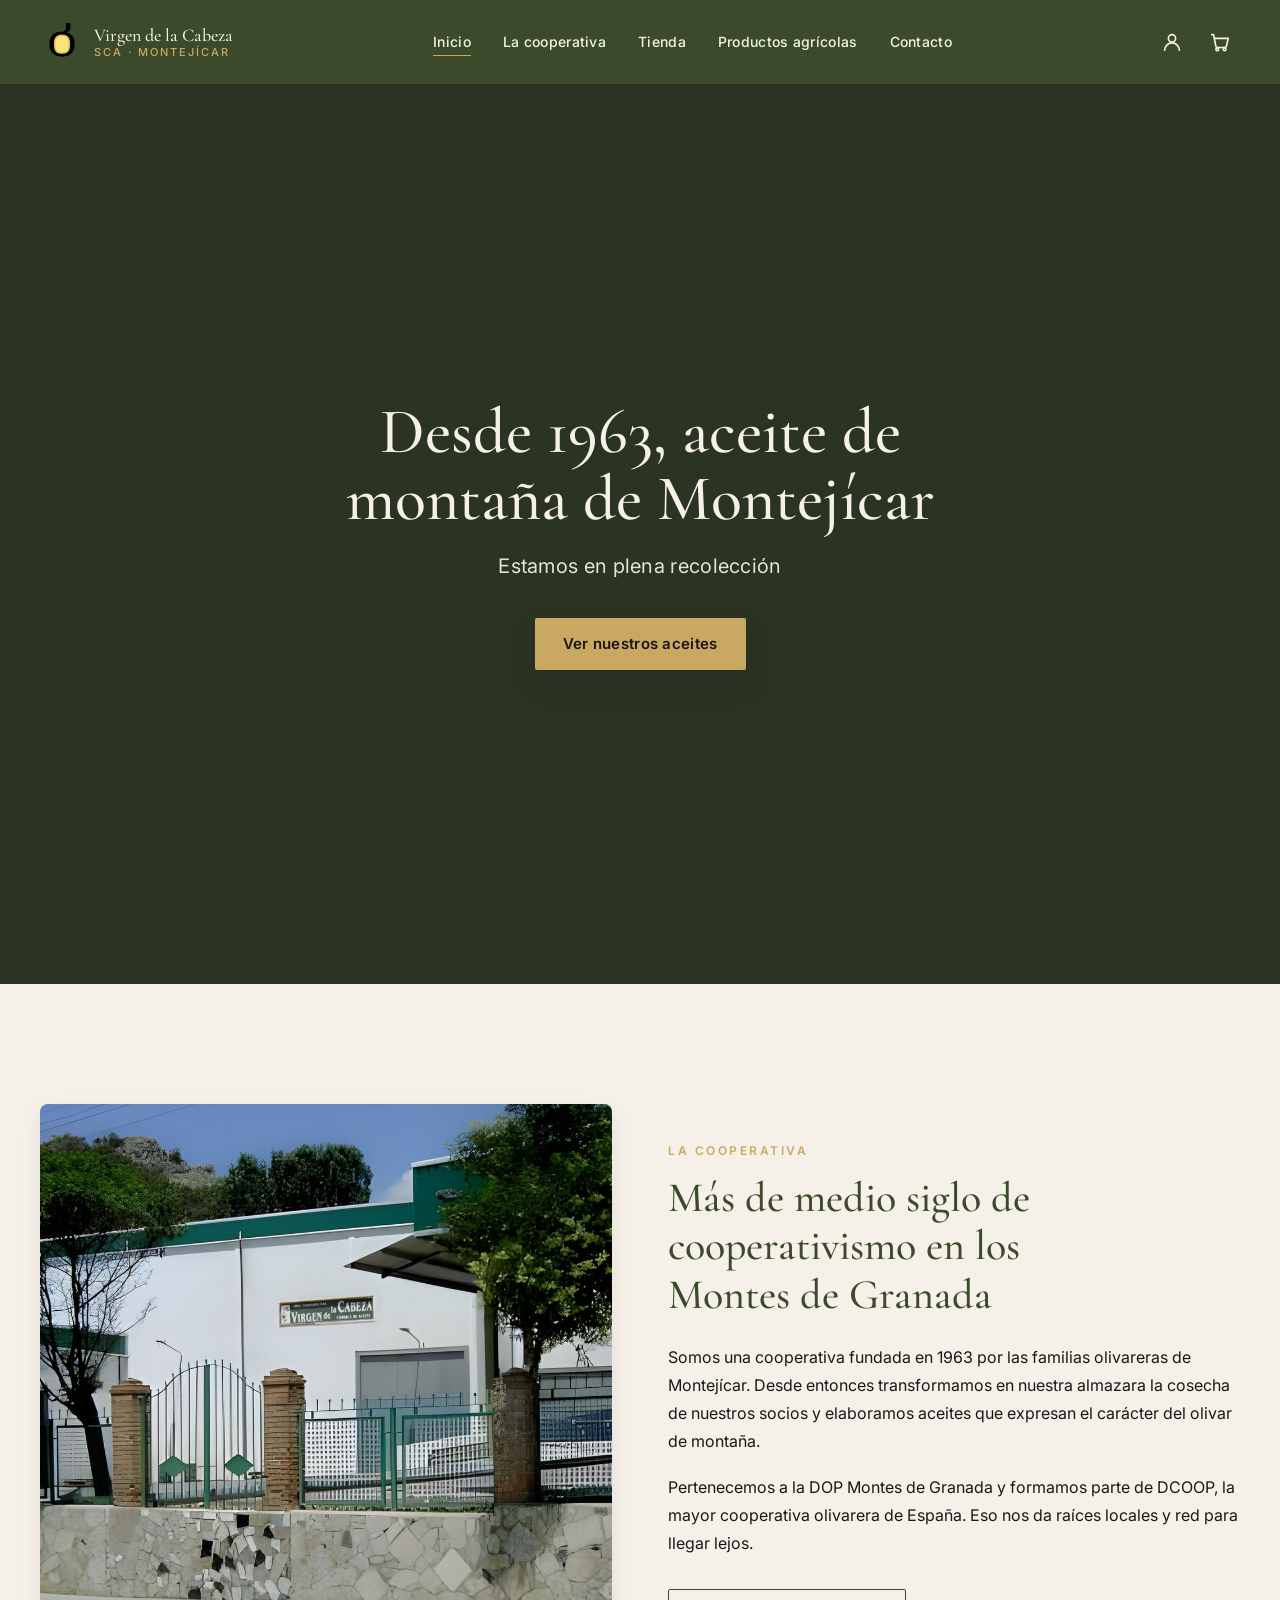
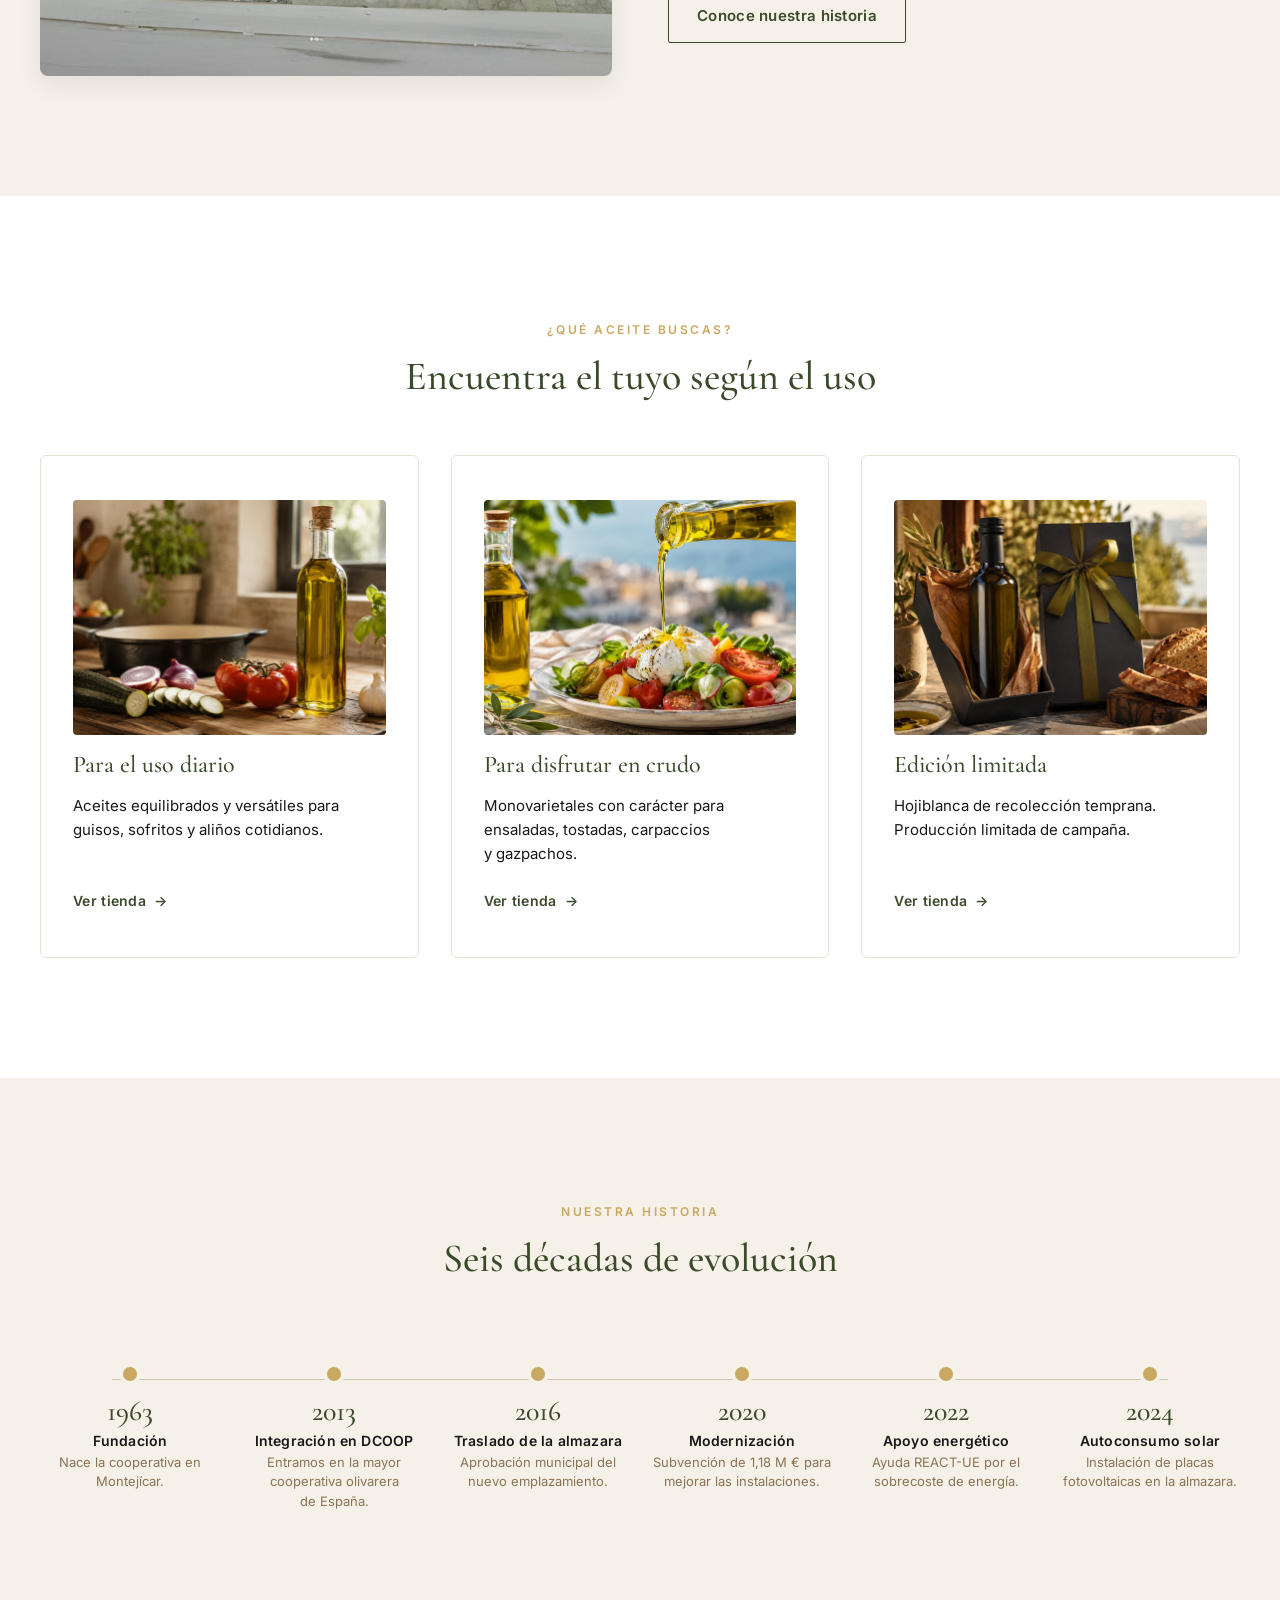
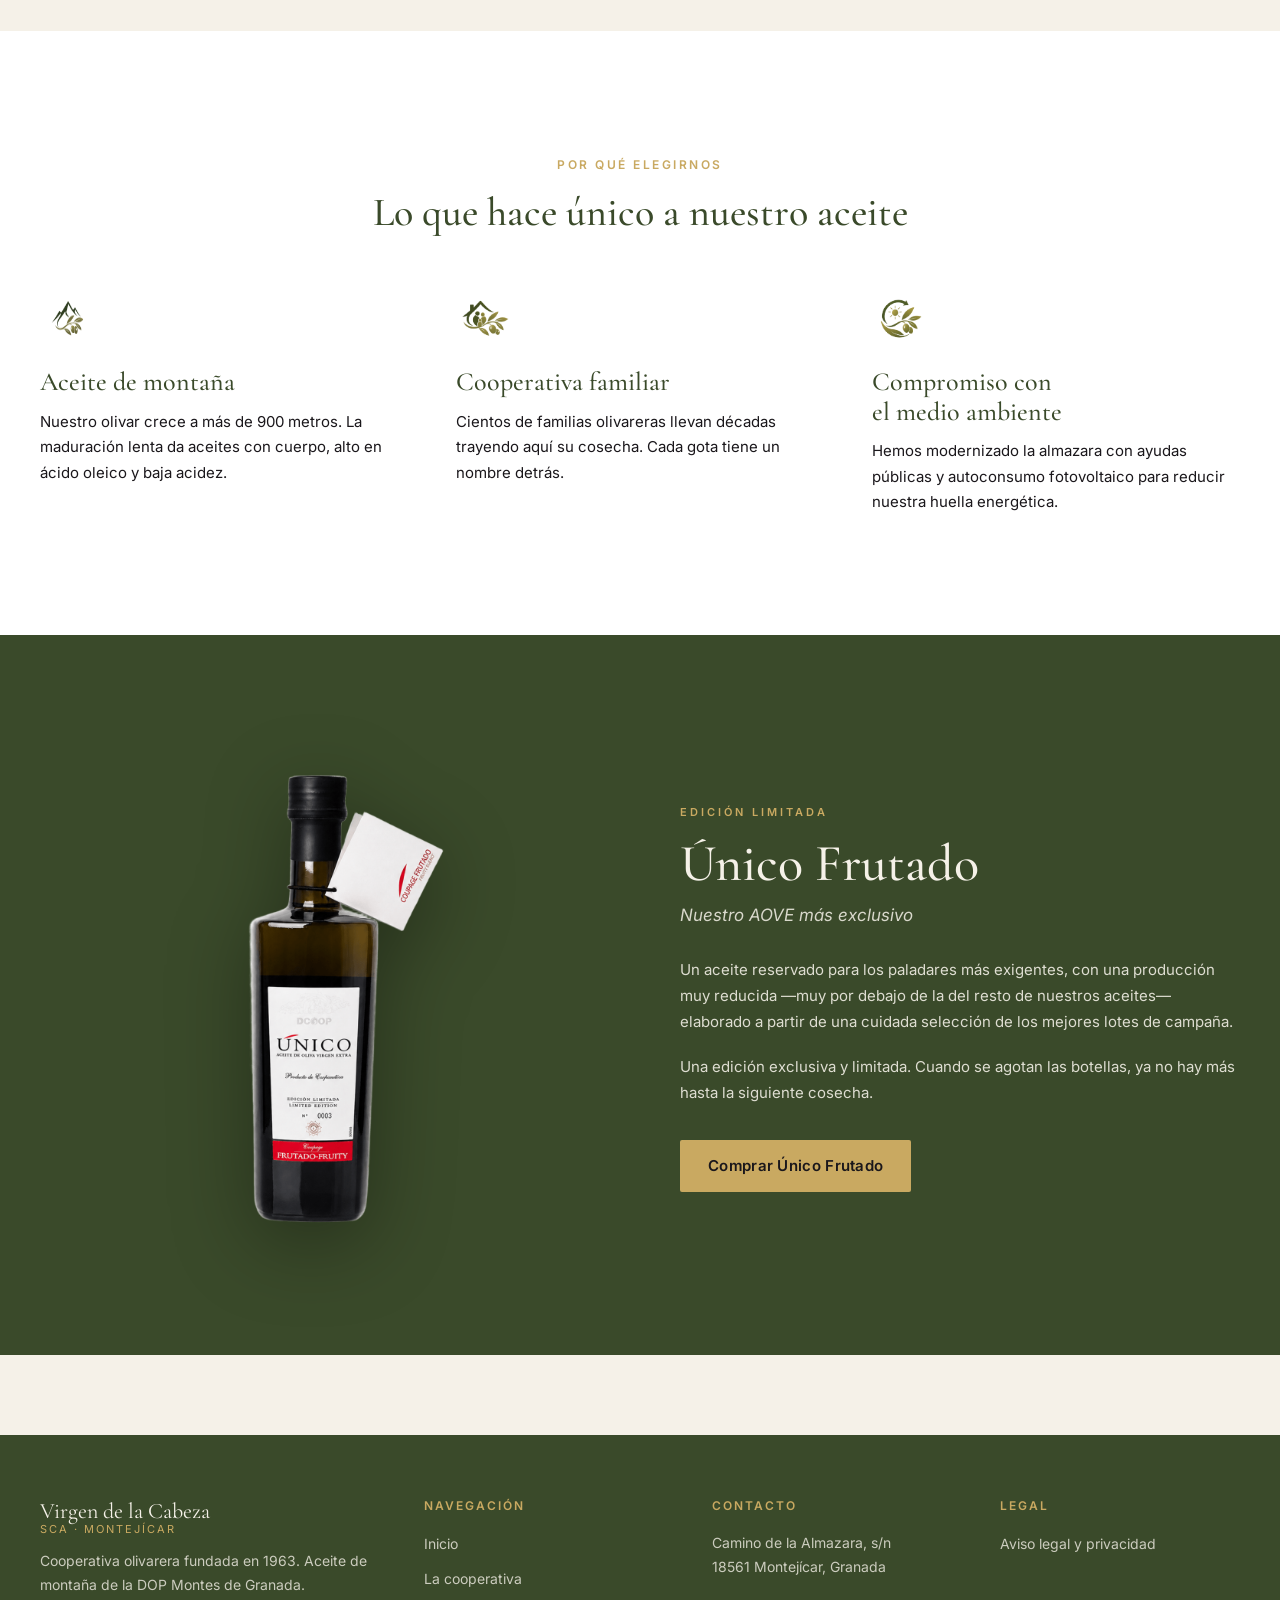
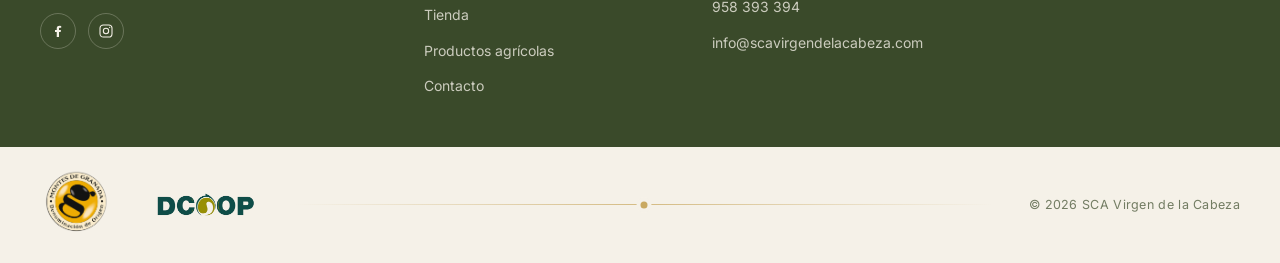
==== commit 549c099d: "Update index.html" ====
--- a/index.html
+++ b/index.html
@@ -60,7 +60,7 @@
               <div class="acceso-form__campo">
                 <label class="acceso-form__etiqueta" for="acceso-usuario">Nº de socio o email</label>
                 <input class="acceso-form__input" type="text" id="acceso-usuario" name="usuario"
-                       autocomplete="username" placeholder="123456 · tu@correo.es" />
+                       autocomplete="username" />
               </div>
               <div class="acceso-form__campo">
                 <label class="acceso-form__etiqueta" for="acceso-clave">Contraseña</label>
@@ -132,7 +132,6 @@
         <a href="tienda.html" class="boton boton--primario hero__cta">Ver nuestros aceites</a>
       </div>
 
-      
     </section>
 
     <!-- ============================================================
@@ -164,6 +163,8 @@
 
     <!-- ============================================================
          3. SELECTOR DE USO
+         Tres puertas de entrada a la tienda, alineadas con las categorías
+         actuales de tienda.html (Uso diario · Selección · Edición limitada).
          ============================================================ -->
     <section class="selector-uso al-aparecer" aria-labelledby="selector-titulo">
       <div class="contenedor">
@@ -313,7 +314,8 @@
         </div>
       </div>
     </section>
-</main>
+
+  </main>
 
   <!-- ============================================================
        FOOTER GLOBAL
@@ -375,7 +377,6 @@
           </ul>
         </div>
       </div>
-
     </div>
 
     <!-- Franja inferior a ancho completo -->
--- a/styles/componentes.css
+++ b/styles/componentes.css
@@ -236,47 +236,60 @@
 }
 .pie__red:hover { background-color: var(--color-dorado); border-color: var(--color-dorado); color: var(--color-carbon); }
 
-/* Franja inferior con sellos */
+/* Franja inferior: bloque crema EDGE-TO-EDGE con sellos + copyright y un
+   separador elegante en el medio (línea dorada con punto centrado). */
 .pie__franja {
-  border-top: 1px solid rgba(245, 241, 232, 0.15);
-  padding: 24px 0;
+  background-color: var(--color-crema);
+  padding: 22px 0;
+  margin-top: 0;
+}
+.pie__franja-inner {
+  width: 100%;
+  max-width: 1280px;
+  margin: 0 auto;
+  padding: 0 24px;
   display: flex;
   flex-direction: column;
   align-items: center;
   gap: 18px;
+  text-align: center;
 }
 .pie__sellos {
   display: flex;
   align-items: center;
-  gap: 32px;
-  color: rgba(245, 241, 232, 0.78);
-}
-/* Los sellos son <img src="*.svg"> en producción y SVG inline en algunos casos.
-   Cubrimos ambos selectores para que tengan exactamente el mismo tamaño. */
-.pie__sellos svg,
-.pie__sellos img { height: 56px; width: auto; display: block; }
-.pie__sellos-divisor {
-  width: 1px;
-  height: 44px;
-  background-color: rgba(245, 241, 232, 0.2);
+  gap: 40px;
+}
+.pie__sellos img {
+  height: 72px;
+  width: auto;
+  display: block;
+}
+.pie__franja-sep {
+  display: none;
 }
 .pie__copyright {
-  font-size: 12px;
-  color: rgba(245, 241, 232, 0.55);
+  font-size: 12.5px;
+  color: rgba(58, 74, 42, 0.7);
   letter-spacing: .3px;
-  text-align: center;
+  margin: 0;
 }
 
 /* ----------------------------------------------------------
-   Botón flotante "subir arriba"
+   Botón flotante "subir arriba" — material CASI completamente transparente:
+   el contenido detrás del botón debe leerse siempre. La flecha es lo único
+   que tiene presencia visual, y usa un doble drop-shadow (claro + oscuro)
+   para que destaque tanto sobre fondos oscuros como claros.
    ---------------------------------------------------------- */
 .subir-arriba {
   position: fixed;
-  right: 20px;
-  bottom: 20px;
-  width: 46px; height: 46px;
-  background-color: var(--color-oliva-oscuro);
-  color: var(--color-crema);
+  right: 22px;
+  bottom: 22px;
+  width: 50px; height: 50px;
+  background: transparent;
+  -webkit-backdrop-filter: none;
+  backdrop-filter: none;
+  border: 1px solid rgba(255, 255, 255, 0.18);
+  color: transparent;
   border-radius: 50%;
   display: inline-flex;
   align-items: center;
@@ -284,17 +297,45 @@
   opacity: 0;
   visibility: hidden;
   transform: translateY(10px);
-  transition: opacity var(--transicion-media), transform var(--transicion-media), background-color var(--transicion-rapida);
+  transition:
+    opacity var(--transicion-media),
+    transform var(--transicion-media),
+    background-color var(--transicion-rapida),
+    border-color var(--transicion-rapida);
   z-index: 40;
-  box-shadow: var(--sombra-media);
-}
+  box-shadow: none;
+  isolation: isolate;
+}
+/* Sin highlight especular ni halo: queremos transparencia total. */
+.subir-arriba::before,
+.subir-arriba::after { content: none; }
+
 .subir-arriba.es-visible {
   opacity: 1;
   visibility: visible;
   transform: translateY(0);
 }
-.subir-arriba:hover { background-color: var(--color-dorado); color: var(--color-carbon); }
-.subir-arriba svg { width: 18px; height: 18px; }
+/* La flecha: trazo blanco grueso con doble sombra (oscura + clara) para
+   leerse sobre cualquier fondo. */
+.subir-arriba svg {
+  width: 22px;
+  height: 22px;
+  stroke: #FFFFFF;
+  stroke-width: 2.6;
+  filter:
+    drop-shadow(0 1px 2px rgba(0, 0, 0, 0.55))
+    drop-shadow(0 0 4px rgba(0, 0, 0, 0.35));
+}
+.subir-arriba:hover {
+  background-color: rgba(255, 255, 255, 0.08);
+  border-color: rgba(255, 255, 255, 0.45);
+}
+.subir-arriba:hover svg {
+  filter:
+    drop-shadow(0 1px 2px rgba(0, 0, 0, 0.6))
+    drop-shadow(0 0 6px rgba(255, 255, 255, 0.55));
+}
+.subir-arriba svg { /* tamaño definido en la regla principal */ }
 
 /* ============================================================
    TARJETA-ACEITE — Tarjeta de la tienda (brief tienda.md)
@@ -906,8 +947,37 @@
    ---------------------------------------------------------- */
 @media (min-width: 768px) {
   .pie__grid { grid-template-columns: 1.4fr 1fr 1fr 1fr; gap: 48px; }
-  .pie__franja { flex-direction: row; justify-content: space-between; padding: 28px 0; }
-  .pie__copyright { text-align: right; }
+  .pie__franja-inner {
+    flex-direction: row;
+    justify-content: space-between;
+    align-items: center;
+    padding: 0 40px;
+    gap: 0;
+  }
+  .pie__franja-sep {
+    display: block;
+    flex: 1;
+    height: 1px;
+    margin: 0 36px;
+    position: relative;
+    background: linear-gradient(90deg,
+      transparent,
+      rgba(201, 169, 97, .35) 25%,
+      rgba(201, 169, 97, .75) 50%,
+      rgba(201, 169, 97, .35) 75%,
+      transparent);
+  }
+  .pie__franja-sep::after {
+    content: "";
+    position: absolute;
+    left: 50%; top: 50%;
+    transform: translate(-50%, -50%);
+    width: 7px;
+    height: 7px;
+    background-color: var(--color-dorado);
+    border-radius: 50%;
+    box-shadow: 0 0 0 4px var(--color-crema);
+  }
 
   /* Modal: dos columnas (imagen | info) y centrado con margen */
   .modal-producto {
--- a/styles/paginas.css
+++ b/styles/paginas.css
@@ -178,23 +178,31 @@
   text-decoration: none;
   color: inherit;
   transition: transform var(--transicion-rapida),
-    box-shadow var(--transicion-rapida),
-    border-color var(--transicion-rapida);
-}
-
+              box-shadow var(--transicion-rapida),
+              border-color var(--transicion-rapida);
+}
 .tarjeta-uso:hover {
   transform: translateY(-4px);
   box-shadow: var(--sombra-media);
   border-color: var(--color-dorado);
   color: inherit;
 }
-
 .tarjeta-uso__icono {
-  width: 60px;
-  height: 60px;
+  width: 100%;
+  aspect-ratio: 4 / 3;
+  display: flex;
+  align-items: center;
+  justify-content: center;
+  overflow: hidden;
+  border-radius: 4px;
   color: var(--color-dorado);
 }
-
+.tarjeta-uso__icono img {
+  width: 100%;
+  height: 100%;
+  object-fit: cover;
+  display: block;
+}
 .tarjeta-uso__titulo {
   font-family: var(--fuente-titular);
   font-weight: 500;
@@ -202,7 +210,6 @@
   margin: 0;
   color: var(--color-oliva-oscuro);
 }
-
 .tarjeta-uso__descripcion {
   font-size: 15px;
   line-height: 1.6;
@@ -210,7 +217,6 @@
   margin: 0;
   flex-grow: 1;
 }
-
 .tarjeta-uso__enlace {
   margin-top: 8px;
   font-size: 14px;
@@ -221,15 +227,11 @@
   align-items: center;
   gap: 8px;
 }
-
 .tarjeta-uso__flecha {
   display: inline-block;
   transition: transform var(--transicion-rapida);
 }
-
-.tarjeta-uso:hover .tarjeta-uso__flecha {
-  transform: translateX(6px);
-}
+.tarjeta-uso:hover .tarjeta-uso__flecha { transform: translateX(6px); }
 
 /* ----------------------------------------------------------
    4. Cronología de hitos
@@ -1079,6 +1081,32 @@
     padding: 36px 20px;
     position: relative;
   }
+
+.diagrama__paso {
+  display: flex;
+  flex-direction: column;
+  align-items: center;
+  text-align: center;
+  position: relative;
+}
+.diagrama__icono {
+  width: 56px; height: 56px;
+  color: var(--color-dorado);
+  margin-bottom: 14px;
+}
+.diagrama__titulo {
+  font-family: var(--fuente-titular);
+  font-size: 20px;
+  font-weight: 500;
+  color: var(--color-oliva-oscuro);
+  margin: 0 0 4px;
+}
+.diagrama__descripcion {
+  font-size: 13px;
+  color: var(--color-tierra);
+  margin: 0;
+  line-height: 1.4;
+}
 
   /* Flecha entre pasos (no en el último) */
   .diagrama__paso:not(:last-child)::after {
